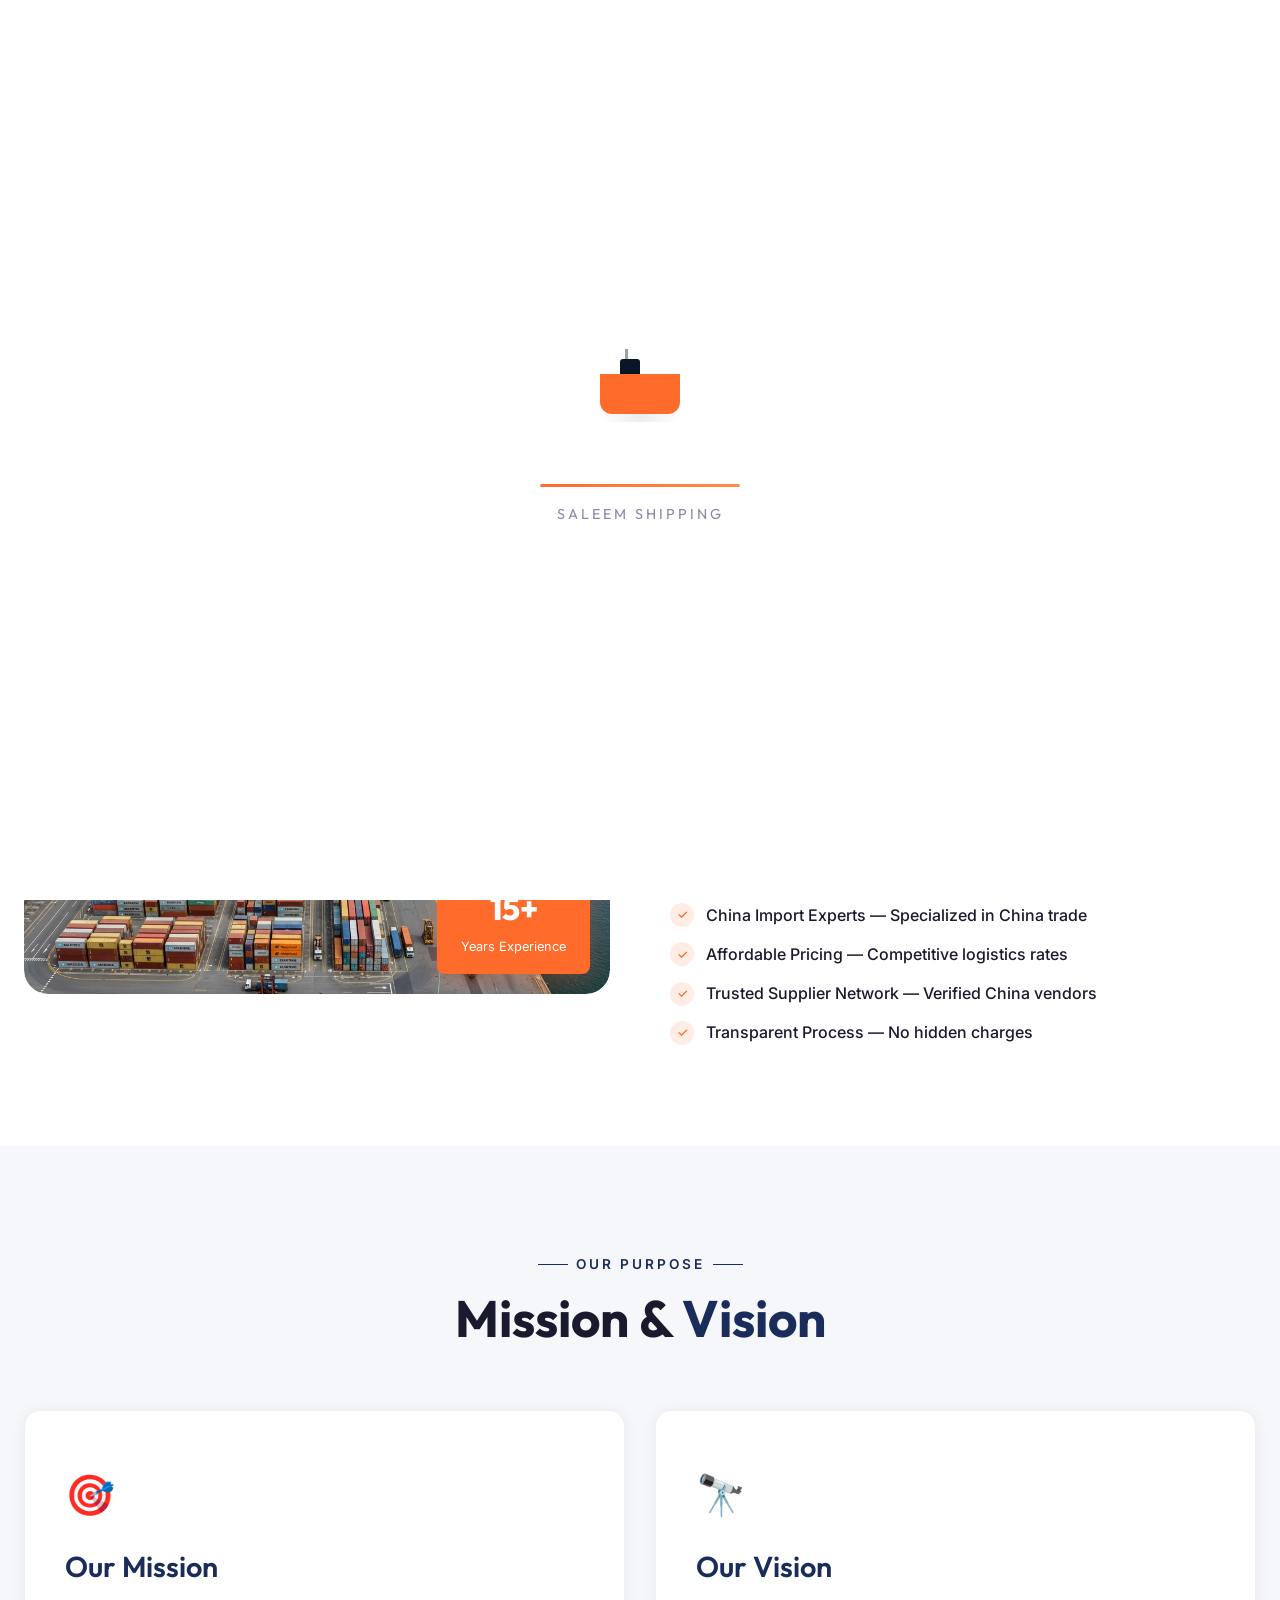
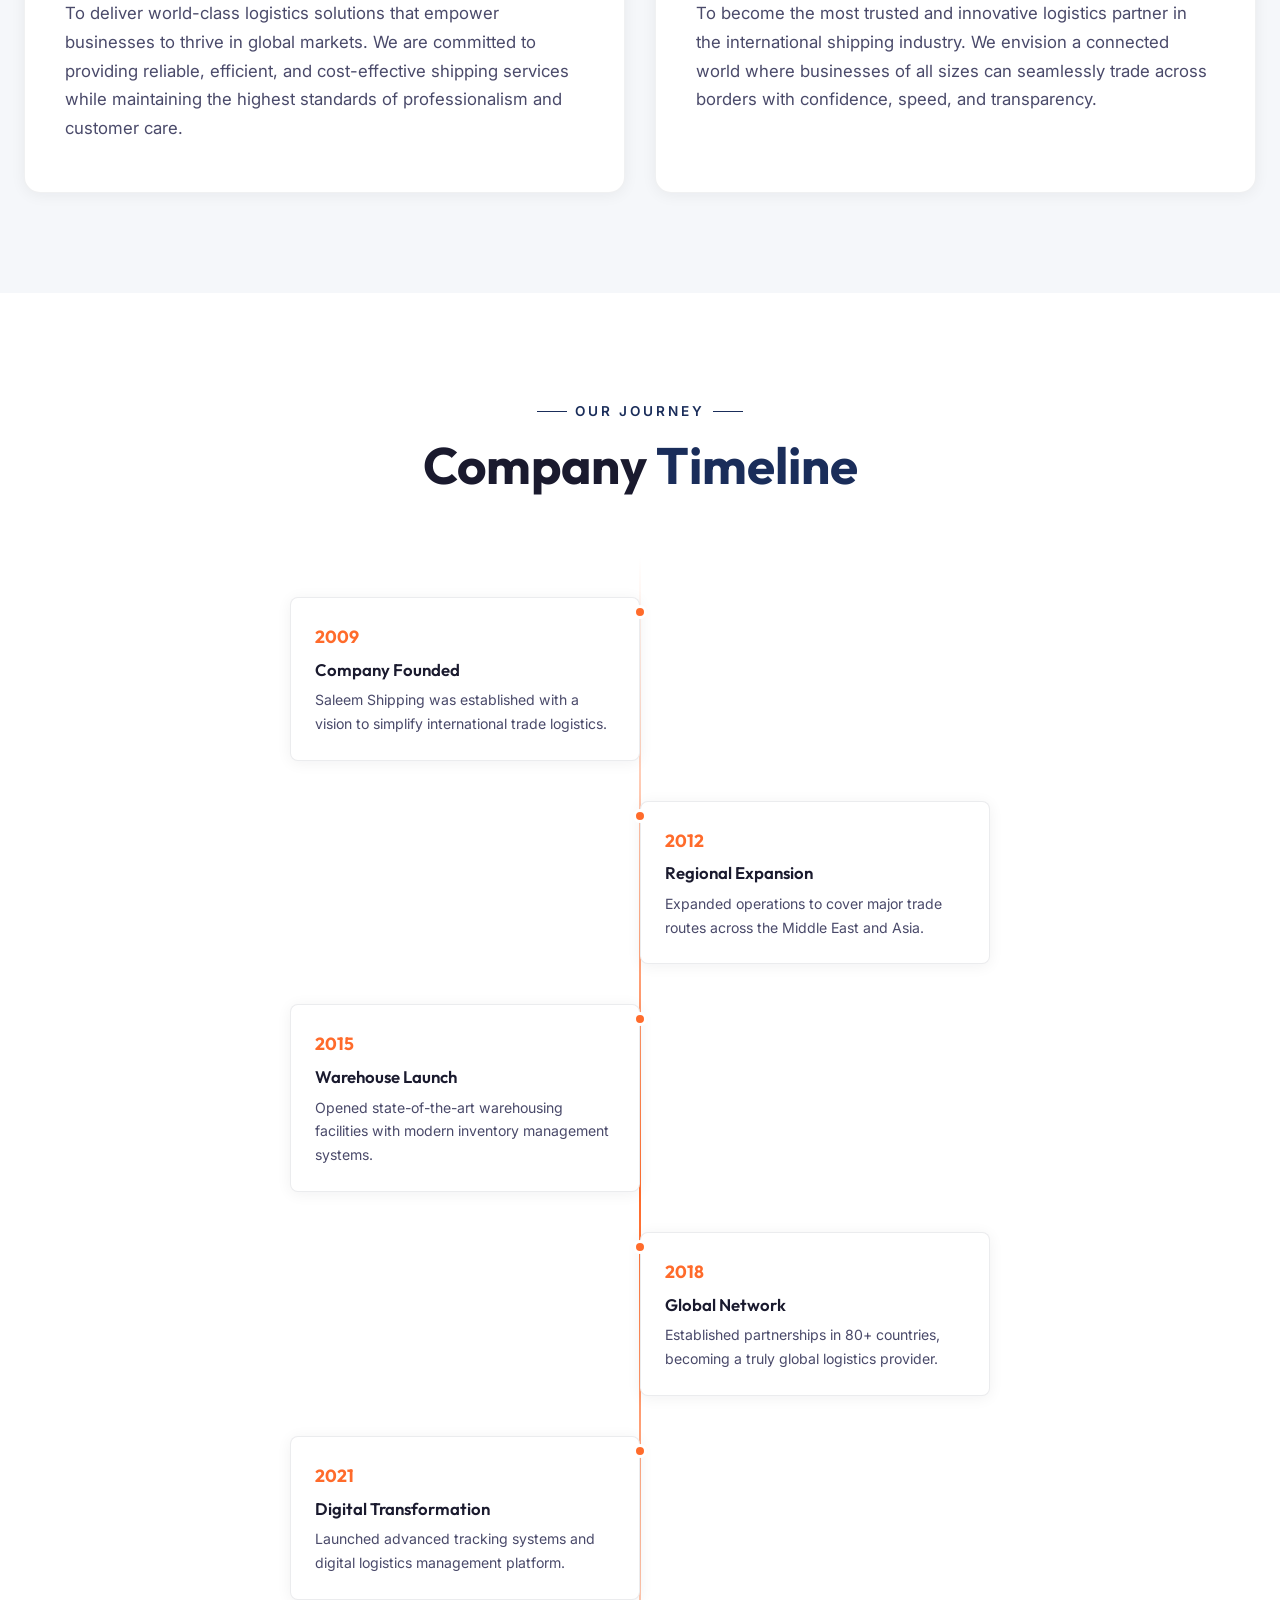
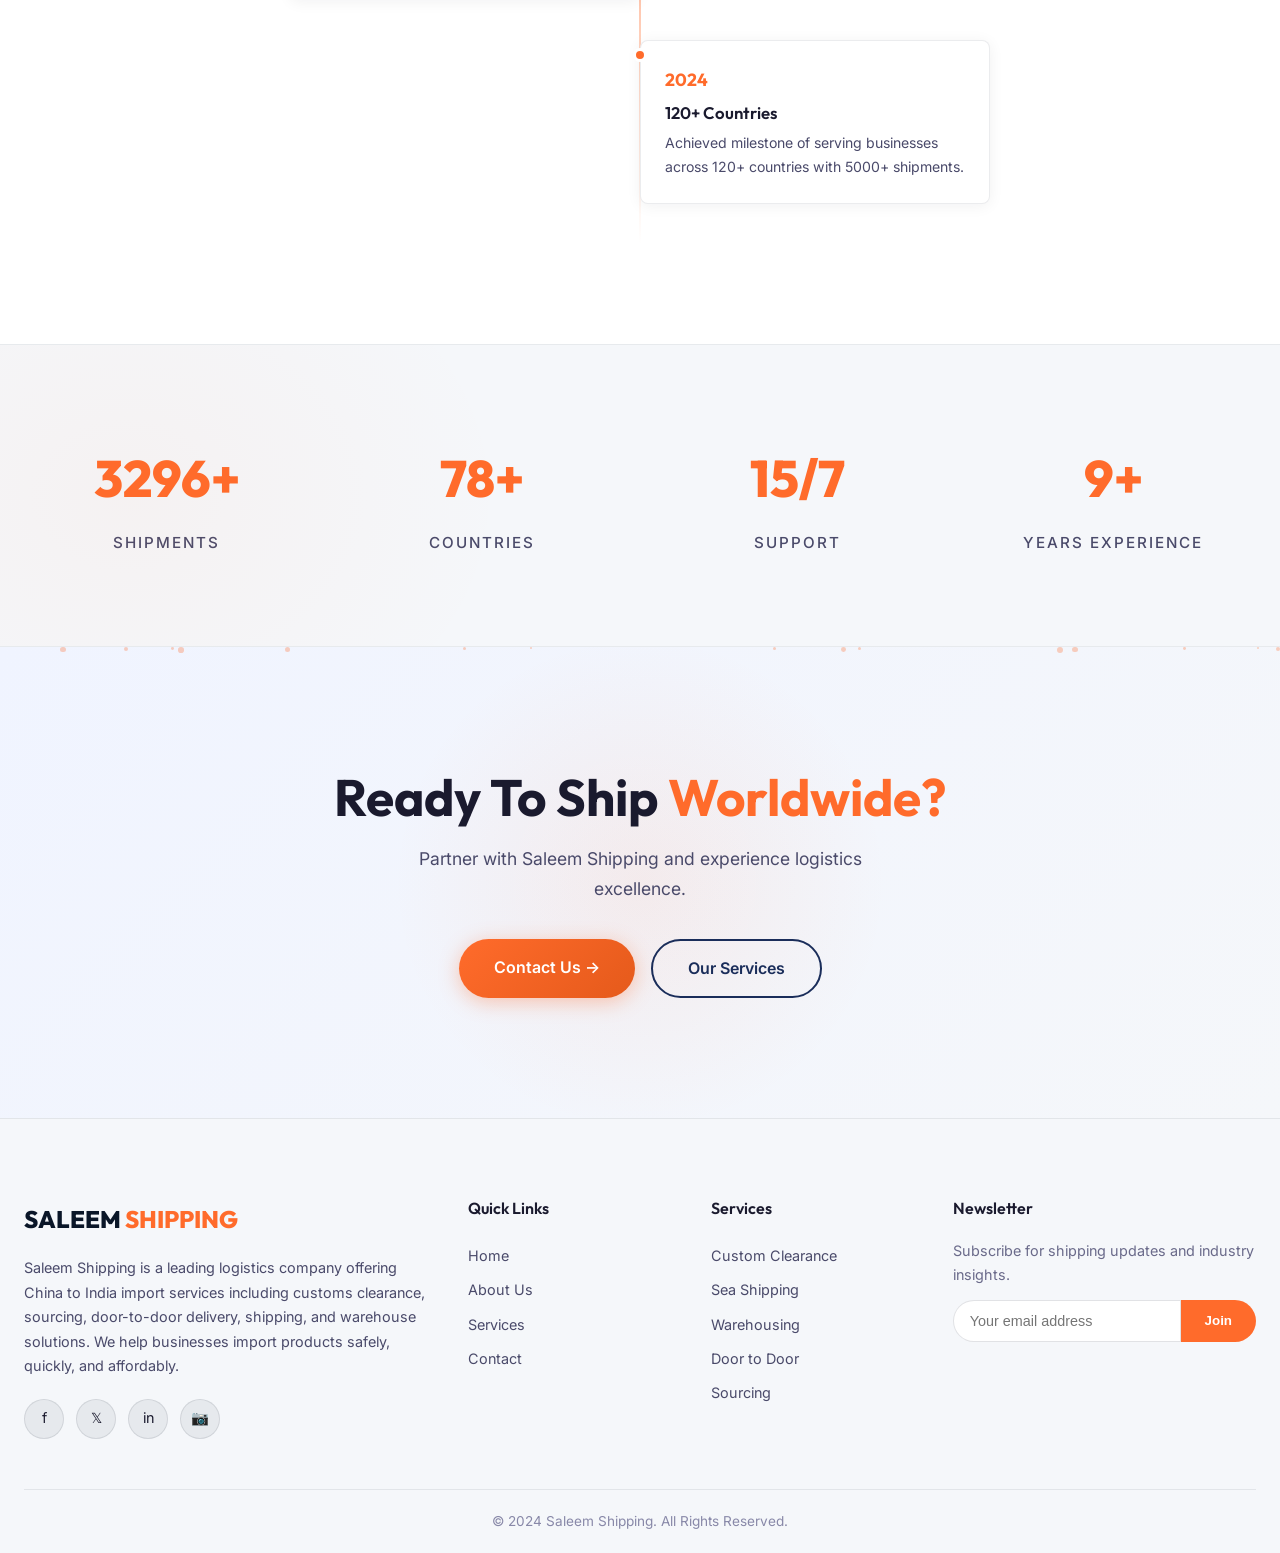
==== about.html @ 2f467992 "Updated storytelling to a single pinned viewport" ====
<!DOCTYPE html>
<html lang="en">
<head>
  <meta charset="UTF-8">
  <meta name="viewport" content="width=device-width, initial-scale=1.0">
  <title>About Us - Saleem Shipping | China to India Import Logistics Company</title>
  <meta name="description" content="Saleem Shipping is a reliable import logistics company specializing in China-to-India shipping solutions. We simplify global trade by managing everything from product sourcing to final delivery.">
  <meta name="keywords" content="China to India import logistics company, reliable China sourcing agent, end to end logistics services from China to India">
  <link rel="stylesheet" href="css/base.css">
  <link rel="stylesheet" href="css/sections.css">
  <link rel="stylesheet" href="css/pages.css">
</head>
<body>

<!-- Loader -->
<div id="loader">
  <div class="loader-container-icon">
    <div class="loader-ship"></div>
    <div class="loader-wave"></div>
  </div>
  <div class="loader-bar"><div class="loader-bar-inner"></div></div>
  <p class="loader-text">Saleem Shipping</p>
</div>

<!-- Navbar -->
<nav class="navbar" id="navbar">
  <div class="container">
    <a href="index.html" class="nav-logo">SALEEM <span>SHIPPING</span></a>
    <div class="nav-links" id="navLinks">
      <a href="index.html">Home</a>
      <a href="about.html" class="active">About Us</a>
      <div class="nav-dropdown">
        <a href="javascript:void(0)">Services <span class="arrow">▼</span></a>
        <div class="dropdown-menu">
          <a href="custom-clearance.html"><span class="dd-icon">📋</span> Custom Clearance</a>
          <a href="sourcing.html"><span class="dd-icon">🔍</span> Sourcing</a>
          <a href="door-to-door.html"><span class="dd-icon">🚚</span> Door to Door</a>
          <a href="sea-shipping.html"><span class="dd-icon">🚢</span> Sea Shipping</a>
          <a href="warehouse.html"><span class="dd-icon">🏭</span> Warehouse Solutions</a>
        </div>
      </div>
      <a href="contact.html">Contact</a>
      <a href="contact.html" class="nav-cta">Get Quote</a>
    </div>
    <div class="hamburger" id="hamburger">
      <span></span><span></span><span></span>
    </div>
  </div>
</nav>

<!-- Page Hero -->
<section class="page-hero">
  <div class="particles"></div>
  <div class="container">
    <div class="breadcrumb"><a href="index.html">Home</a> / <span>About Us</span></div>
    <h1>About <span class="text-orange">Saleem Shipping</span></h1>
    <p>A reliable import logistics company specializing in China-to-India shipping solutions.</p>
  </div>
</section>

<!-- About Intro -->
<section class="about-intro section-padding">
  <div class="container">
    <div class="about-grid">
      <div class="about-image" data-aos="fade-right">
        <img src="assets/about-image.png" alt="Shipping Container Port">
        <div class="exp-badge">
          <div class="num">15+</div>
          <span>Years Experience</span>
        </div>
      </div>
      <div class="about-text" data-aos="fade-left">
        <h2>Your Trusted Partner In <span class="text-navy">China-India Trade</span></h2>
        <p><strong>Saleem Shipping</strong> is a reliable import logistics company specializing in China-to-India shipping solutions. We help businesses simplify global trade by managing everything from product sourcing to final delivery.</p>
        <p>With years of expertise in international logistics, we ensure fast, safe, and cost-effective shipping services tailored to your business needs.</p>
        <div class="about-features">
          <div class="feat"><span class="check">✓</span> End-to-End Service — From sourcing to delivery</div>
          <div class="feat"><span class="check">✓</span> China Import Experts — Specialized in China trade</div>
          <div class="feat"><span class="check">✓</span> Affordable Pricing — Competitive logistics rates</div>
          <div class="feat"><span class="check">✓</span> Trusted Supplier Network — Verified China vendors</div>
          <div class="feat"><span class="check">✓</span> Transparent Process — No hidden charges</div>
        </div>
      </div>
    </div>
  </div>
</section>

<!-- Mission & Vision -->
<section class="mission-vision section-padding">
  <div class="container">
    <div class="section-header" data-aos="fade-up">
      <p class="label">Our Purpose</p>
      <h2>Mission & <span class="text-navy">Vision</span></h2>
    </div>
    <div class="mv-grid">
      <div class="mv-card" data-aos="fade-up" data-aos-delay="0">
        <div class="mv-icon">🎯</div>
        <h3>Our Mission</h3>
        <p>To deliver world-class logistics solutions that empower businesses to thrive in global markets. We are committed to providing reliable, efficient, and cost-effective shipping services while maintaining the highest standards of professionalism and customer care.</p>
      </div>
      <div class="mv-card" data-aos="fade-up" data-aos-delay="150">
        <div class="mv-icon">🔭</div>
        <h3>Our Vision</h3>
        <p>To become the most trusted and innovative logistics partner in the international shipping industry. We envision a connected world where businesses of all sizes can seamlessly trade across borders with confidence, speed, and transparency.</p>
      </div>
    </div>
  </div>
</section>

<!-- Timeline -->
<section class="timeline-section section-padding">
  <div class="container">
    <div class="section-header" data-aos="fade-up">
      <p class="label">Our Journey</p>
      <h2>Company <span class="text-navy">Timeline</span></h2>
    </div>
    <div class="timeline">
      <div class="timeline-item" data-aos="fade-right">
        <div class="timeline-content">
          <div class="year">2009</div>
          <h3>Company Founded</h3>
          <p>Saleem Shipping was established with a vision to simplify international trade logistics.</p>
        </div>
      </div>
      <div class="timeline-item" data-aos="fade-left">
        <div class="timeline-content">
          <div class="year">2012</div>
          <h3>Regional Expansion</h3>
          <p>Expanded operations to cover major trade routes across the Middle East and Asia.</p>
        </div>
      </div>
      <div class="timeline-item" data-aos="fade-right">
        <div class="timeline-content">
          <div class="year">2015</div>
          <h3>Warehouse Launch</h3>
          <p>Opened state-of-the-art warehousing facilities with modern inventory management systems.</p>
        </div>
      </div>
      <div class="timeline-item" data-aos="fade-left">
        <div class="timeline-content">
          <div class="year">2018</div>
          <h3>Global Network</h3>
          <p>Established partnerships in 80+ countries, becoming a truly global logistics provider.</p>
        </div>
      </div>
      <div class="timeline-item" data-aos="fade-right">
        <div class="timeline-content">
          <div class="year">2021</div>
          <h3>Digital Transformation</h3>
          <p>Launched advanced tracking systems and digital logistics management platform.</p>
        </div>
      </div>
      <div class="timeline-item" data-aos="fade-left">
        <div class="timeline-content">
          <div class="year">2024</div>
          <h3>120+ Countries</h3>
          <p>Achieved milestone of serving businesses across 120+ countries with 5000+ shipments.</p>
        </div>
      </div>
    </div>
  </div>
</section>

<!-- Stats -->
<section class="stats-section">
  <div class="container">
    <div class="stats-grid">
      <div class="stat-item" data-aos="zoom-in">
        <div class="stat-number" data-target="5000" data-suffix="+">0</div>
        <div class="stat-label">Shipments</div>
      </div>
      <div class="stat-item" data-aos="zoom-in" data-aos-delay="100">
        <div class="stat-number" data-target="120" data-suffix="+">0</div>
        <div class="stat-label">Countries</div>
      </div>
      <div class="stat-item" data-aos="zoom-in" data-aos-delay="200">
        <div class="stat-number" data-target="24" data-suffix="/7">0</div>
        <div class="stat-label">Support</div>
      </div>
      <div class="stat-item" data-aos="zoom-in" data-aos-delay="300">
        <div class="stat-number" data-target="15" data-suffix="+">0</div>
        <div class="stat-label">Years Experience</div>
      </div>
    </div>
  </div>
</section>

<!-- CTA -->
<section class="cta-section">
  <div class="particles"></div>
  <div class="container">
    <h2 data-aos="fade-up">Ready To Ship <span class="text-orange">Worldwide?</span></h2>
    <p data-aos="fade-up" data-aos-delay="100">Partner with Saleem Shipping and experience logistics excellence.</p>
    <div class="cta-buttons" data-aos="fade-up" data-aos-delay="200">
      <a href="contact.html" class="btn-primary">Contact Us →</a>
      <a href="services.html" class="btn-secondary">Our Services</a>
    </div>
  </div>
</section>

<!-- Footer -->
<footer class="footer">
  <div class="container">
    <div class="footer-grid">
      <div class="footer-brand">
        <div class="logo">SALEEM <span>SHIPPING</span></div>
        <p>Saleem Shipping is a leading logistics company offering China to India import services including customs clearance, sourcing, door-to-door delivery, shipping, and warehouse solutions. We help businesses import products safely, quickly, and affordably.</p>
        <div class="social-links">
          <a href="#" aria-label="Facebook">f</a>
          <a href="#" aria-label="Twitter">𝕏</a>
          <a href="#" aria-label="LinkedIn">in</a>
          <a href="#" aria-label="Instagram">📷</a>
        </div>
      </div>
      <div>
        <h4>Quick Links</h4>
        <div class="footer-links">
          <a href="index.html">Home</a>
          <a href="about.html">About Us</a>
          <a href="services.html">Services</a>
          <a href="contact.html">Contact</a>
        </div>
      </div>
      <div>
        <h4>Services</h4>
        <div class="footer-links">
          <a href="custom-clearance.html">Custom Clearance</a>
          <a href="sea-shipping.html">Sea Shipping</a>
          <a href="warehouse.html">Warehousing</a>
          <a href="door-to-door.html">Door to Door</a>
          <a href="sourcing.html">Sourcing</a>
        </div>
      </div>
      <div>
        <h4>Newsletter</h4>
        <p style="font-size:.9rem;color:#6a6a8a;margin-bottom:12px;">Subscribe for shipping updates and industry insights.</p>
        <div class="newsletter-input">
          <input type="email" placeholder="Your email address">
          <button>Join</button>
        </div>
      </div>
    </div>
    <div class="footer-bottom">
      <p>&copy; 2024 Saleem Shipping. All Rights Reserved.</p>
    </div>
  </div>
</footer>

<a href="https://wa.me/1234567890" class="whatsapp-btn" target="_blank" aria-label="Chat on WhatsApp">💬</a>
<script src="js/main.js"></script>
</body>
</html>
---- css/base.css ----
@import url('https://fonts.googleapis.com/css2?family=Inter:wght@300;400;500;600;700&family=Outfit:wght@400;500;600;700;800;900&display=swap');
@import 'variables.css';

*, *::before, *::after { margin:0; padding:0; box-sizing:border-box; }
html { scroll-behavior:smooth; font-size:16px; overflow-x:hidden; }
body { font-family:var(--font-body); background:var(--bg-primary); color:var(--text-dark); overflow-x:hidden; line-height:1.7; }
a { text-decoration:none; color:inherit; transition:var(--transition-fast); }
ul { list-style:none; }
img { max-width:100%; display:block; }
.container { max-width:var(--container); margin:0 auto; padding:0 24px; width:100%; }
section { position:relative; overflow:hidden; }
h1,h2,h3,h4,h5,h6 { font-family:var(--font-heading); line-height:1.2; color:var(--text-dark); }
h1 { font-size:clamp(2.5rem,5vw,4.5rem); font-weight:800; }
h2 { font-size:clamp(2rem,4vw,3.2rem); font-weight:700; }
h3 { font-size:clamp(1.3rem,2.5vw,1.8rem); font-weight:600; }
p { color:var(--text-body); font-size:1.05rem; }
.section-padding { padding:100px 0; }
.text-center { text-align:center; }
.text-orange { color:var(--orange); }
.text-navy { color:var(--navy-mid); }

/* Loader — Light theme */
#loader { position:fixed; inset:0; background:var(--white); z-index:10000; display:flex; flex-direction:column; align-items:center; justify-content:center; transition:opacity .6s, visibility .6s; }
#loader.hidden { opacity:0; visibility:hidden; }
.loader-container-icon { width:80px; height:60px; position:relative; margin-bottom:30px; }
.loader-ship { width:80px; height:40px; background:var(--orange); border-radius:0 0 12px 12px; position:relative; animation:shipBob 1.5s ease-in-out infinite; }
.loader-ship::before { content:''; position:absolute; top:-15px; left:20px; width:20px; height:15px; background:var(--navy); border-radius:3px 3px 0 0; }
.loader-ship::after { content:''; position:absolute; top:-25px; left:25px; width:3px; height:12px; background:rgba(10,22,40,0.4); }
.loader-wave { height:8px; background:linear-gradient(90deg,transparent,rgba(10,22,40,0.08),transparent); border-radius:4px; animation:waveMove 1.5s ease-in-out infinite; }
.loader-bar { width:200px; height:3px; background:rgba(10,22,40,0.08); border-radius:3px; overflow:hidden; margin-top:20px; }
.loader-bar-inner { height:100%; width:0%; background:linear-gradient(90deg,var(--orange),var(--orange-glow)); border-radius:3px; animation:loadBar 2s ease-in-out forwards; }
.loader-text { margin-top:15px; font-family:var(--font-heading); font-size:.9rem; letter-spacing:3px; text-transform:uppercase; color:var(--text-muted); }
@keyframes shipBob { 0%,100%{transform:translateY(0) rotate(0)} 50%{transform:translateY(-8px) rotate(-3deg)} }
@keyframes waveMove { 0%,100%{transform:translateX(-20px)} 50%{transform:translateX(20px)} }
@keyframes loadBar { 0%{width:0} 100%{width:100%} }

/* Navbar — Light */
.navbar { position:fixed; top:0; left:0; width:100%; z-index:1000; padding:20px 0; transition:var(--transition); background:transparent; }
.navbar.scrolled { background:rgba(255,255,255,0.95); backdrop-filter:blur(20px); border-bottom:1px solid rgba(10,22,40,0.08); padding:12px 0; box-shadow:0 2px 20px rgba(10,22,40,0.06); }
.navbar .container { display:flex; align-items:center; justify-content:space-between; }
.nav-logo { font-family:var(--font-heading); font-size:1.6rem; font-weight:800; display:flex; align-items:center; gap:8px; color:var(--white); }
.navbar.scrolled .nav-logo { color:var(--navy); }
.nav-logo span { color:var(--orange); }
.nav-links { display:flex; align-items:center; gap:35px; }
.nav-links a { font-weight:500; font-size:.95rem; letter-spacing:.3px; position:relative; padding:5px 0; color:rgba(255,255,255,0.85); }
.navbar.scrolled .nav-links a { color:var(--text-body); }
.nav-links a::after { content:''; position:absolute; bottom:0; left:0; width:0; height:2px; background:var(--navy-mid); transition:var(--transition); border-radius:2px; }
.nav-links a:hover::after, .nav-links a.active::after { width:100%; }
.nav-links a:hover { color:var(--navy); }
.navbar.scrolled .nav-links a:hover { color:var(--navy); }
.nav-cta { background:linear-gradient(135deg,var(--orange),var(--orange-dark)); padding:10px 24px; border-radius:50px; font-weight:600; font-size:.9rem; border:none; color:var(--white); cursor:pointer; transition:var(--transition); box-shadow:0 4px 15px rgba(255,107,43,0.3); }
.nav-cta:hover { transform:translateY(-2px); box-shadow:var(--shadow-glow); }

/* Navbar on light pages (non-hero pages) */
.navbar.light-page { background:rgba(255,255,255,0.95); backdrop-filter:blur(20px); border-bottom:1px solid rgba(10,22,40,0.08); padding:12px 0; box-shadow:0 2px 20px rgba(10,22,40,0.06); }
.navbar.light-page .nav-logo { color:var(--navy); }
.navbar.light-page .nav-links a { color:var(--text-body); }
.navbar.light-page .nav-links a:hover { color:var(--navy); }
.navbar.light-page .hamburger span { background:var(--navy); }

/* Dropdown */
.nav-dropdown { position:relative; }
.nav-dropdown > a { display:flex; align-items:center; gap:5px; }
.nav-dropdown > a .arrow { font-size:.6rem; transition:var(--transition); display:inline-block; }
.nav-dropdown:hover > a .arrow, .nav-dropdown.open > a .arrow { transform:rotate(180deg); }
.dropdown-menu { position:absolute; top:calc(100% + 15px); left:50%; transform:translateX(-50%) translateY(8px); min-width:220px; background:var(--white); border:1px solid rgba(10,22,40,0.08); border-radius:var(--radius-sm); padding:8px 0; opacity:0; visibility:hidden; transition:all 0.3s ease; box-shadow:var(--shadow-md); z-index:1000; pointer-events:none; }
.dropdown-menu::before { content:''; position:absolute; top:-8px; left:50%; transform:translateX(-50%); border-left:8px solid transparent; border-right:8px solid transparent; border-bottom:8px solid var(--white); }
.dropdown-menu::after { content:''; position:absolute; top:-18px; left:0; right:0; height:18px; background:transparent; }
.nav-dropdown:hover .dropdown-menu, .nav-dropdown.open .dropdown-menu { opacity:1; visibility:visible; transform:translateX(-50%) translateY(0); pointer-events:all; }
.dropdown-menu a { display:flex; align-items:center; gap:10px; padding:10px 20px; font-size:.9rem; color:var(--text-body) !important; font-weight:500; transition:var(--transition-fast); white-space:nowrap; }
.dropdown-menu a::after { display:none !important; }
.dropdown-menu a:hover { background:var(--bg-secondary); color:var(--navy) !important; padding-left:24px; }
.dropdown-menu a .dd-icon { font-size:1.1rem; width:28px; text-align:center; flex-shrink:0; }
.dropdown-menu .dd-divider { height:1px; background:rgba(10,22,40,0.06); margin:4px 0; }
.dropdown-menu a.dd-all { color:var(--navy-mid) !important; font-weight:600; }

.hamburger { display:none; flex-direction:column; gap:5px; cursor:pointer; z-index:1001; }
.hamburger span { width:28px; height:2.5px; background:var(--white); border-radius:2px; transition:var(--transition); }
.navbar.scrolled .hamburger span { background:var(--navy); }
.hamburger.active span:nth-child(1) { transform:rotate(45deg) translate(5px,5px); }
.hamburger.active span:nth-child(2) { opacity:0; }
.hamburger.active span:nth-child(3) { transform:rotate(-45deg) translate(5px,-5px); }

/* Hero — Light Theme with Video */
.hero { position:relative; height:100vh; min-height:700px; display:flex; align-items:center; overflow:hidden; background:var(--bg-primary); }
.hero-bg { position:absolute; inset:0; z-index:0; }
.hero-bg video, .hero-bg img { width:100%; height:100%; object-fit:cover; opacity: 1; }
.hero-overlay { position:absolute; inset:0; background:rgba(0,0,0,0.25); z-index:1; }
.hero-overlay::after { content:''; position:absolute; inset:0; background:linear-gradient(180deg, rgba(0,0,0,0.15) 0%, transparent 40%, transparent 60%, rgba(0,0,0,0.2) 100%); }
.hero-content { position:relative; z-index:2; max-width:750px; }
.hero-badge { display:inline-flex; align-items:center; gap:8px; background:rgba(255,255,255,0.15); backdrop-filter:blur(10px); border:1px solid rgba(255,255,255,0.25); padding:8px 20px; border-radius:50px; font-size:.85rem; font-weight:600; margin-bottom:25px; color:var(--white); box-shadow:0 4px 15px rgba(0,0,0,0.15); }
.hero-badge .dot { width:8px; height:8px; background:var(--orange); border-radius:50%; animation:pulse 2s infinite; }
@keyframes pulse { 0%,100%{opacity:1;transform:scale(1)} 50%{opacity:.5;transform:scale(1.3)} }
.hero h1 { margin-bottom:20px; color:var(--white); text-shadow: 0 2px 8px rgba(0,0,0,0.4); }
.hero h1 .highlight { background:linear-gradient(135deg,var(--orange),var(--orange-glow)); -webkit-background-clip:text; -webkit-text-fill-color:transparent; background-clip:text; text-shadow: none; position:relative; z-index:1; filter:drop-shadow(0 2px 4px rgba(0,0,0,0.3)); }
.hero h1 .highlight::after { content:''; position:absolute; inset:-10px; background:none; z-index:-1; pointer-events:none; }
.hero-sub { font-size:1.2rem; color:rgba(255,255,255,0.9); margin-bottom:40px; max-width:550px; line-height:1.8; text-shadow: 0 1px 4px rgba(0,0,0,0.4); font-weight:500; }
.hero-buttons { display:flex; gap:16px; flex-wrap:wrap; }
.hero .btn-secondary { border-color:rgba(255,255,255,0.5); color:var(--white); backdrop-filter:blur(5px); background:rgba(255,255,255,0.1); }
.hero .btn-secondary:hover { border-color:var(--orange); color:var(--orange); }
.btn-primary { background:linear-gradient(135deg,var(--orange),var(--orange-dark)); color:var(--white); padding:15px 35px; border-radius:50px; font-weight:600; font-size:1rem; border:none; cursor:pointer; transition:var(--transition); box-shadow:0 4px 20px rgba(255,107,43,0.35); position:relative; overflow:hidden; }
.btn-primary::before { content:''; position:absolute; inset:0; background:linear-gradient(135deg,rgba(255,255,255,0.2),transparent); opacity:0; transition:var(--transition); }
.btn-primary:hover { transform:translateY(-3px); box-shadow:0 8px 35px rgba(255,107,43,0.5); }
.btn-primary:hover::before { opacity:1; }
.btn-secondary { background:transparent; border:2px solid rgba(255,255,255,0.25); color:var(--white); padding:14px 35px; border-radius:50px; font-weight:600; font-size:1rem; cursor:pointer; transition:var(--transition); backdrop-filter:blur(5px); }
.btn-secondary:hover { border-color:var(--orange); color:var(--orange); transform:translateY(-3px); }
/* Light variant for btn-secondary on light backgrounds */
.btn-secondary-light { background:transparent; border:2px solid var(--navy-mid); color:var(--navy-mid); padding:14px 35px; border-radius:50px; font-weight:600; font-size:1rem; cursor:pointer; transition:var(--transition); }
.btn-secondary-light:hover { border-color:var(--orange); color:var(--orange); transform:translateY(-3px); }
.scroll-indicator { position:absolute; bottom:40px; left:50%; transform:translateX(-50%); display:flex; flex-direction:column; align-items:center; gap:8px; z-index:2; }
.scroll-indicator .mouse { width:26px; height:40px; border:2px solid rgba(255,255,255,0.4); border-radius:13px; display:flex; justify-content:center; padding-top:8px; }
.scroll-indicator .wheel { width:3px; height:8px; background:var(--orange); border-radius:3px; animation:scrollWheel 2s infinite; }
@keyframes scrollWheel { 0%{opacity:1;transform:translateY(0)} 100%{opacity:0;transform:translateY(12px)} }
.scroll-indicator span { font-size:.75rem; letter-spacing:2px; text-transform:uppercase; color:rgba(255,255,255,0.7); }

/* Floating particles */
.particles { position:absolute; inset:0; pointer-events:none; overflow:hidden; z-index:1; }
.particle { position:absolute; width:4px; height:4px; background:rgba(255,107,43,0.3); border-radius:50%; animation:floatParticle 15s infinite linear; }
@keyframes floatParticle { 0%{transform:translateY(100vh) rotate(0);opacity:0} 10%{opacity:1} 90%{opacity:1} 100%{transform:translateY(-10vh) rotate(720deg);opacity:0} }

/* Hero video fallback gradient */
@keyframes heroGradient { 0%{background-position:0% 50%} 50%{background-position:100% 50%} 100%{background-position:0% 50%} }
---- css/sections.css ----
/* ===== SERVICES OVERVIEW ===== */
.services-overview { background:var(--bg-primary); }
.section-header { text-align:center; margin-bottom:60px; }
.section-header .label { display:inline-flex; align-items:center; gap:8px; color:var(--navy-mid); font-size:.85rem; font-weight:600; letter-spacing:3px; text-transform:uppercase; margin-bottom:12px; }
.section-header .label::before, .section-header .label::after { content:''; width:30px; height:1px; background:var(--navy-mid); }
.section-header h2 { margin-bottom:16px; color:var(--text-dark); }
.section-header p { max-width:600px; margin:0 auto; color:var(--text-body); }

.services-grid { display:grid; grid-template-columns:repeat(auto-fit,minmax(240px,1fr)); gap:24px; }
.service-card { background:var(--white); border:1px solid rgba(10,22,40,0.08); border-radius:var(--radius-md); padding:40px 28px; text-align:center; transition:var(--transition); position:relative; overflow:hidden; cursor:pointer; box-shadow:var(--shadow-sm); }
.service-card::before { content:''; position:absolute; inset:-1px; border-radius:var(--radius-md); background:linear-gradient(135deg,transparent,rgba(26,45,90,0.4),transparent); opacity:0; transition:var(--transition); z-index:0; padding:1px; -webkit-mask:linear-gradient(#fff 0 0) content-box,linear-gradient(#fff 0 0); -webkit-mask-composite:xor; mask-composite:exclude; }
.service-card:hover::before { opacity:1; }
.service-card:hover { transform:translateY(-10px); box-shadow:var(--shadow-md),0 0 40px rgba(26,45,90,0.08); }
.service-card .icon { width:70px; height:70px; border-radius:var(--radius-sm); background:linear-gradient(135deg,rgba(26,45,90,0.1),rgba(26,45,90,0.04)); display:flex; align-items:center; justify-content:center; margin:0 auto 20px; font-size:2rem; position:relative; z-index:1; }
.service-card h3 { margin-bottom:12px; font-size:1.15rem; position:relative; z-index:1; color:var(--text-dark); }
.service-card p { font-size:.92rem; position:relative; z-index:1; color:var(--text-body); }
.service-card.has-navigate { display:flex; flex-direction:column; align-items:center; }
.service-card.has-navigate p { margin-bottom:20px; }
.service-navigate-btn { position:relative; z-index:2; display:inline-flex; align-items:center; gap:8px; margin-top:auto; padding:10px 28px; background:linear-gradient(135deg,var(--orange),var(--orange-dark)); color:var(--white); border:none; border-radius:50px; font-family:var(--font-body); font-size:.88rem; font-weight:600; cursor:pointer; transition:all 0.3s ease; box-shadow:0 4px 15px rgba(255,107,43,0.25); letter-spacing:.3px; }
.service-navigate-btn:hover { transform:translateY(-2px); box-shadow:0 6px 25px rgba(255,107,43,0.4); background:linear-gradient(135deg,var(--orange-dark),var(--orange)); }
.service-navigate-btn:active { transform:translateY(0); box-shadow:0 2px 10px rgba(255,107,43,0.3); }

/* ===== WHY CHOOSE US ===== */
.why-choose { background:var(--bg-secondary); }
.why-grid { display:grid; grid-template-columns:repeat(auto-fit,minmax(260px,1fr)); gap:30px; }
.why-card { text-align:center; padding:40px 24px; border-radius:var(--radius-md); background:var(--white); border:1px solid rgba(10,22,40,0.06); transition:var(--transition); box-shadow:var(--shadow-sm); }
.why-card:hover { transform:translateY(-8px); border-color:rgba(26,45,90,0.2); box-shadow:var(--shadow-md); }
.why-card .icon-circle { width:80px; height:80px; border-radius:50%; background:linear-gradient(135deg,var(--orange),var(--orange-dark)); display:flex; align-items:center; justify-content:center; margin:0 auto 24px; font-size:1.8rem; color:var(--white); box-shadow:0 8px 25px rgba(255,107,43,0.25); }
.why-card h3 { margin-bottom:10px; color:var(--text-dark); }
.why-card p { color:var(--text-body); }

/* ===== STATS — Light ===== */
.stats-section { background:var(--bg-secondary); border-top:1px solid rgba(10,22,40,0.06); border-bottom:1px solid rgba(10,22,40,0.06); padding:70px 0; position:relative; overflow:hidden; }
.stats-section::before { content:''; position:absolute; top:-50%; left:-20%; width:60%; height:200%; background:radial-gradient(ellipse,rgba(255,107,43,0.04),transparent 70%); pointer-events:none; }
.stats-grid { display:grid; grid-template-columns:repeat(auto-fit,minmax(200px,1fr)); gap:30px; text-align:center; }
.stat-item { padding:20px; }
.stat-number { font-family:var(--font-heading); font-size:clamp(2.5rem,4vw,3.5rem); font-weight:800; color:var(--orange); margin-bottom:8px; }
.stat-label { font-size:.95rem; color:var(--text-body); text-transform:uppercase; letter-spacing:2px; font-weight:500; }

/* ===== SHIPPING BANNER — Light ===== */
.shipping-banner { padding:120px 0; background:linear-gradient(135deg,var(--accent-orange-bg),var(--bg-secondary)); position:relative; overflow:hidden; text-align:center; }
.shipping-banner .bg-map { position:absolute; inset:0; opacity:.06; background:url('data:image/svg+xml,<svg xmlns="http://www.w3.org/2000/svg" viewBox="0 0 1000 500"><ellipse cx="500" cy="250" rx="480" ry="230" fill="none" stroke="%230a1628" stroke-width="1"/><ellipse cx="500" cy="250" rx="350" ry="170" fill="none" stroke="%230a1628" stroke-width=".5"/><ellipse cx="500" cy="250" rx="200" ry="100" fill="none" stroke="%230a1628" stroke-width=".5"/></svg>') center/contain no-repeat; }
.shipping-banner h2 { position:relative; z-index:2; margin-bottom:16px; color:var(--text-dark); }
.shipping-banner p { position:relative; z-index:2; max-width:600px; margin:0 auto 30px; font-size:1.1rem; color:var(--text-body); }
.ship-animation { position:absolute; bottom:20%; left:-150px; animation:sailShip 25s linear infinite; z-index:1; font-size:3rem; opacity:0.08; }
@keyframes sailShip { 0%{left:-150px} 100%{left:calc(100% + 150px)} }
.wave-container { position:absolute; bottom:0; left:0; width:200%; height:60px; }
.wave { position:absolute; bottom:0; width:200%; height:60px; background:url('data:image/svg+xml,<svg xmlns="http://www.w3.org/2000/svg" viewBox="0 0 1440 60"><path fill="rgba(26,45,90,0.05)" d="M0,30 C360,60 720,0 1080,30 C1260,45 1350,20 1440,30 L1440,60 L0,60Z"/></svg>') repeat-x; animation:waveAnim 8s linear infinite; }
.wave:nth-child(2) { opacity:.5; animation-delay:-4s; animation-duration:12s; }
@keyframes waveAnim { 0%{transform:translateX(0)} 100%{transform:translateX(-50%)} }

/* ===== TESTIMONIALS ===== */
.testimonials { background:var(--bg-primary); }
.testimonial-slider { position:relative; max-width:700px; margin:0 auto; overflow:hidden; }
.testimonial-track { display:flex; transition:transform .6s ease; }
.testimonial-card { min-width:100%; padding:40px; background:var(--white); border:1px solid rgba(10,22,40,0.08); border-radius:var(--radius-md); text-align:center; box-shadow:var(--shadow-sm); }
.testimonial-card .stars { color:var(--orange); font-size:1.2rem; margin-bottom:16px; letter-spacing:4px; }
.testimonial-card .quote { font-size:1.1rem; font-style:italic; color:var(--text-body); margin-bottom:20px; line-height:1.8; }
.testimonial-card .author { font-weight:600; color:var(--text-dark); }
.testimonial-card .role { font-size:.85rem; color:var(--navy-mid); }
.testimonial-dots { display:flex; justify-content:center; gap:10px; margin-top:24px; }
.testimonial-dots .dot { width:10px; height:10px; border-radius:50%; background:rgba(10,22,40,0.15); cursor:pointer; transition:var(--transition); }
.testimonial-dots .dot.active { background:var(--orange); width:30px; border-radius:5px; }

/* ===== CTA — Light ===== */
.cta-section { padding:120px 0; background:linear-gradient(135deg,var(--accent-light),var(--bg-secondary)); text-align:center; position:relative; overflow:hidden; }
.cta-section::before { content:''; position:absolute; width:500px; height:500px; background:radial-gradient(circle,rgba(255,107,43,0.08),transparent 70%); top:50%; left:50%; transform:translate(-50%,-50%); border-radius:50%; }
.cta-section h2 { position:relative; z-index:2; margin-bottom:16px; color:var(--text-dark); }
.cta-section p { position:relative; z-index:2; max-width:500px; margin:0 auto 35px; font-size:1.1rem; color:var(--text-body); }
.cta-buttons { display:flex; gap:16px; justify-content:center; flex-wrap:wrap; position:relative; z-index:2; }
/* CTA secondary button on light bg */
.cta-section .btn-secondary { border-color:var(--navy-mid); color:var(--navy-mid); backdrop-filter:none; }
.cta-section .btn-secondary:hover { border-color:var(--orange); color:var(--orange); }

/* ===== FOOTER — Light ===== */
.footer { background:var(--bg-secondary); padding:80px 0 0; position:relative; overflow:hidden; border-top:1px solid rgba(10,22,40,0.08); }
.footer-grid { display:grid; grid-template-columns:2fr 1fr 1fr 1.5fr; gap:40px; margin-bottom:50px; }
.footer-brand .logo { font-family:var(--font-heading); font-size:1.5rem; font-weight:800; margin-bottom:16px; color:var(--navy); }
.footer-brand .logo span { color:var(--orange); }
.footer-brand p { font-size:.9rem; color:var(--text-body); margin-bottom:20px; }
.social-links { display:flex; gap:12px; }
.social-links a { width:40px; height:40px; border-radius:50%; background:rgba(10,22,40,0.06); border:1px solid rgba(10,22,40,0.1); display:flex; align-items:center; justify-content:center; transition:var(--transition); font-size:.9rem; color:var(--text-dark); }
.social-links a:hover { background:var(--orange); border-color:var(--orange); color:var(--white); transform:translateY(-3px); }
.footer h4 { font-size:1rem; margin-bottom:20px; font-weight:600; color:var(--text-dark); }
.footer-links a { display:block; color:var(--text-body); font-size:.9rem; padding:5px 0; transition:var(--transition-fast); }
.footer-links a:hover { color:var(--orange); padding-left:5px; }
.newsletter-input { display:flex; gap:0; margin-top:10px; }
.newsletter-input input { flex:1; padding:12px 16px; background:var(--white); border:1px solid rgba(10,22,40,0.12); border-radius:50px 0 0 50px; color:var(--text-dark); font-size:.9rem; outline:none; }
.newsletter-input input:focus { border-color:var(--orange); }
.newsletter-input button { padding:12px 24px; background:var(--orange); border:none; color:var(--white); border-radius:0 50px 50px 0; cursor:pointer; font-weight:600; transition:var(--transition); }
.newsletter-input button:hover { background:var(--orange-dark); }
.footer-bottom { border-top:1px solid rgba(10,22,40,0.08); padding:20px 0; text-align:center; }
.footer-bottom p { font-size:.85rem; color:var(--text-muted); }
.footer-waves { position:absolute; top:0; left:0; width:200%; height:40px; opacity:.3; }

/* WhatsApp */
.whatsapp-btn { position:fixed; bottom:30px; right:30px; width:56px; height:56px; background:#25d366; border-radius:50%; display:flex; align-items:center; justify-content:center; font-size:1.6rem; color:#fff; z-index:999; box-shadow:0 4px 20px rgba(37,211,102,0.4); transition:var(--transition); animation:whatsappPulse 2s infinite; }
.whatsapp-btn:hover { transform:scale(1.1); }
@keyframes whatsappPulse { 0%,100%{box-shadow:0 4px 20px rgba(37,211,102,0.4)} 50%{box-shadow:0 4px 30px rgba(37,211,102,0.6)} }
---- css/pages.css ----
/* ===== PAGE HERO — Light ===== */
.page-hero { padding:160px 0 80px; background:linear-gradient(135deg,var(--bg-secondary),var(--accent-light)); text-align:center; position:relative; overflow:hidden; border-bottom:1px solid rgba(10,22,40,0.06); }
.page-hero::before { content:''; position:absolute; inset:0; background:radial-gradient(ellipse at center,rgba(255,107,43,0.04),transparent 70%); }
.page-hero h1 { position:relative; z-index:2; margin-bottom:16px; color:var(--text-dark); }
.page-hero p { position:relative; z-index:2; max-width:600px; margin:0 auto; font-size:1.15rem; color:var(--text-body); }
.breadcrumb { display:flex; justify-content:center; gap:8px; margin-bottom:20px; font-size:.9rem; color:var(--text-muted); position:relative; z-index:2; }
.breadcrumb a { color:var(--orange); }

/* ===== ABOUT PAGE ===== */
.about-intro { background:var(--bg-primary); }
.about-grid { display:grid; grid-template-columns:1fr 1fr; gap:60px; align-items:center; }
.about-image { border-radius:var(--radius-lg); overflow:hidden; position:relative; }
.about-image img { width:100%; height:400px; object-fit:cover; border-radius:var(--radius-lg); }
.about-image .exp-badge { position:absolute; bottom:20px; right:20px; background:var(--orange); padding:16px 24px; border-radius:var(--radius-sm); text-align:center; color:var(--white); box-shadow:0 8px 25px rgba(255,107,43,0.3); }
.about-image .exp-badge .num { font-family:var(--font-heading); font-size:2rem; font-weight:800; }
.about-image .exp-badge span { font-size:.8rem; display:block; }
.about-text h2 { margin-bottom:20px; color:var(--text-dark); }
.about-text p { margin-bottom:16px; color:var(--text-body); }
.about-features { display:flex; flex-direction:column; gap:12px; margin-top:20px; }
.about-features .feat { display:flex; align-items:center; gap:12px; font-weight:500; color:var(--text-dark); }
.about-features .feat .check { width:24px; height:24px; background:rgba(255,107,43,0.12); border-radius:50%; display:flex; align-items:center; justify-content:center; color:var(--orange); font-size:.8rem; flex-shrink:0; }

/* Mission Vision */
.mission-vision { background:var(--bg-secondary); }
.mv-grid { display:grid; grid-template-columns:1fr 1fr; gap:30px; }
.mv-card { padding:50px 40px; background:var(--white); border:1px solid rgba(10,22,40,0.06); border-radius:var(--radius-md); transition:var(--transition); box-shadow:var(--shadow-sm); }
.mv-card:hover { border-color:rgba(255,107,43,0.25); transform:translateY(-5px); box-shadow:var(--shadow-md); }
.mv-card .mv-icon { font-size:2.5rem; margin-bottom:20px; }
.mv-card h3 { margin-bottom:16px; color:var(--navy-mid); }
.mv-card p { color:var(--text-body); }

/* Timeline */
.timeline-section { background:var(--bg-primary); }
.timeline { position:relative; max-width:800px; margin:0 auto; padding:20px 0; }
.timeline::before { content:''; position:absolute; left:50%; top:0; bottom:0; width:2px; background:linear-gradient(180deg,transparent,var(--orange),transparent); transform:translateX(-50%); }
.timeline-item { display:flex; justify-content:flex-end; padding:20px 0; width:50%; position:relative; }
.timeline-item:nth-child(even) { margin-left:50%; justify-content:flex-start; }
.timeline-content { background:var(--white); border:1px solid rgba(10,22,40,0.08); border-radius:var(--radius-sm); padding:24px; max-width:350px; transition:var(--transition); box-shadow:var(--shadow-sm); }
.timeline-content:hover { border-color:rgba(255,107,43,0.25); box-shadow:var(--shadow-md); }
.timeline-content .year { color:var(--orange); font-weight:700; font-family:var(--font-heading); font-size:1.1rem; }
.timeline-content h3 { margin:8px 0; font-size:1.05rem; color:var(--text-dark); }
.timeline-content p { font-size:.88rem; color:var(--text-body); }
.timeline-item::after { content:''; width:14px; height:14px; background:var(--orange); border:3px solid var(--bg-primary); border-radius:50%; position:absolute; top:28px; right:-7px; z-index:2; }
.timeline-item:nth-child(even)::after { left:-7px; right:auto; }

/* ===== SERVICES PAGE ===== */
.service-detail { background:var(--bg-primary); border-bottom:1px solid rgba(10,22,40,0.06); }
.service-detail:nth-child(even) { background:var(--bg-secondary); }
.service-detail-grid { display:grid; grid-template-columns:1fr 1fr; gap:60px; align-items:center; }
.service-detail:nth-child(even) .service-detail-grid { direction:rtl; }
.service-detail:nth-child(even) .service-detail-grid > * { direction:ltr; }
.service-detail-content h3 { font-size:1.8rem; margin-bottom:16px; color:var(--text-dark); }
.service-detail-content p { margin-bottom:16px; color:var(--text-body); }
.service-detail-content ul { margin-top:16px; }
.service-detail-content ul li { padding:8px 0; padding-left:20px; position:relative; color:var(--text-body); font-size:.95rem; }
.service-detail-content ul li::before { content:'▸'; position:absolute; left:0; color:var(--orange); }
.service-visual { border-radius:var(--radius-md); overflow:hidden; height:350px; background:var(--bg-secondary); border:1px solid rgba(10,22,40,0.06); display:flex; align-items:center; justify-content:center; font-size:5rem; }

/* ===== CONTACT PAGE ===== */
.contact-section { background:var(--bg-primary); }
.contact-grid { display:grid; grid-template-columns:1fr 1fr; gap:50px; }
.contact-form { background:var(--white); border:1px solid rgba(10,22,40,0.08); border-radius:var(--radius-md); padding:40px; box-shadow:var(--shadow-sm); }
.form-group { margin-bottom:20px; }
.form-group label { display:block; margin-bottom:8px; font-weight:500; font-size:.9rem; color:var(--text-dark); }
.form-group input, .form-group textarea, .form-group select { width:100%; padding:14px 18px; background:var(--bg-secondary); border:1px solid rgba(10,22,40,0.1); border-radius:var(--radius-sm); color:var(--text-dark); font-size:.95rem; font-family:var(--font-body); transition:var(--transition); outline:none; }
.form-group input:focus, .form-group textarea:focus, .form-group select:focus { border-color:var(--orange); box-shadow:0 0 20px rgba(255,107,43,0.08); }
.form-group textarea { min-height:120px; resize:vertical; }
.form-group select option { background:var(--white); color:var(--text-dark); }
.contact-info-cards { display:flex; flex-direction:column; gap:20px; }
.contact-card { display:flex; gap:16px; align-items:flex-start; padding:24px; background:var(--white); border:1px solid rgba(10,22,40,0.06); border-radius:var(--radius-sm); transition:var(--transition); box-shadow:var(--shadow-sm); }
.contact-card:hover { border-color:rgba(255,107,43,0.25); transform:translateX(5px); box-shadow:var(--shadow-md); }
.contact-card .card-icon { width:50px; height:50px; border-radius:var(--radius-sm); background:linear-gradient(135deg,var(--orange),var(--orange-dark)); display:flex; align-items:center; justify-content:center; font-size:1.3rem; flex-shrink:0; color:var(--white); box-shadow:0 4px 15px rgba(255,107,43,0.25); }
.contact-card h4 { font-size:1rem; margin-bottom:4px; color:var(--text-dark); }
.contact-card p { font-size:.9rem; color:var(--text-body); }
.map-container { margin-top:20px; border-radius:var(--radius-md); overflow:hidden; height:250px; border:1px solid rgba(10,22,40,0.08); }
.map-container iframe { width:100%; height:100%; border:none; filter:none; }

/* ===== RESPONSIVE ===== */
@media(max-width:1024px) {
  .footer-grid { grid-template-columns:1fr 1fr; }
  .about-grid, .contact-grid, .service-detail-grid, .mv-grid { grid-template-columns:1fr; gap:40px; }
  .service-detail:nth-child(even) .service-detail-grid { direction:ltr; }
}
@media(max-width:768px) {
  .nav-links { position:fixed; top:0; right:-100%; width:280px; height:100vh; background:rgba(255,255,255,0.98); backdrop-filter:blur(20px); flex-direction:column; justify-content:center; padding:40px; gap:25px; transition:var(--transition); }
  .nav-links.active { right:0; }
  .nav-links a { color:var(--text-dark) !important; }
  .hamburger { display:flex; }
  /* Mobile dropdown */
  .nav-dropdown { width:100%; }
  .nav-dropdown > a { justify-content:center; }
  .dropdown-menu { position:static; transform:none; opacity:1; visibility:visible; pointer-events:all; box-shadow:none; border:none; background:rgba(10,22,40,0.04); border-radius:var(--radius-sm); margin-top:8px; padding:4px 0; max-height:0; overflow:hidden; transition:max-height 0.3s ease; }
  .nav-dropdown:hover .dropdown-menu, .nav-dropdown.open .dropdown-menu { max-height:400px; }
  .dropdown-menu::before { display:none; }
  .dropdown-menu::after { display:none; }
  .dropdown-menu a { padding:8px 16px; font-size:.85rem; justify-content:center; }
  .hero h1 { font-size:2.2rem; }
  .hero-sub { font-size:1rem; }
  .footer-grid { grid-template-columns:1fr; gap:30px; }
  .stats-grid { grid-template-columns:1fr 1fr; }
  .timeline::before { left:20px; }
  .timeline-item, .timeline-item:nth-child(even) { width:100%; margin-left:0; padding-left:50px; justify-content:flex-start; }
  .timeline-item::after, .timeline-item:nth-child(even)::after { left:14px; right:auto; }
  .services-grid { grid-template-columns:1fr 1fr; }
}
@media(max-width:480px) {
  .services-grid, .stats-grid { grid-template-columns:1fr; }
  .hero-buttons { flex-direction:column; }
  .hero-buttons a, .hero-buttons button { width:100%; text-align:center; }
  .contact-form { padding:24px; }
  h1 { font-size:2rem; }
}
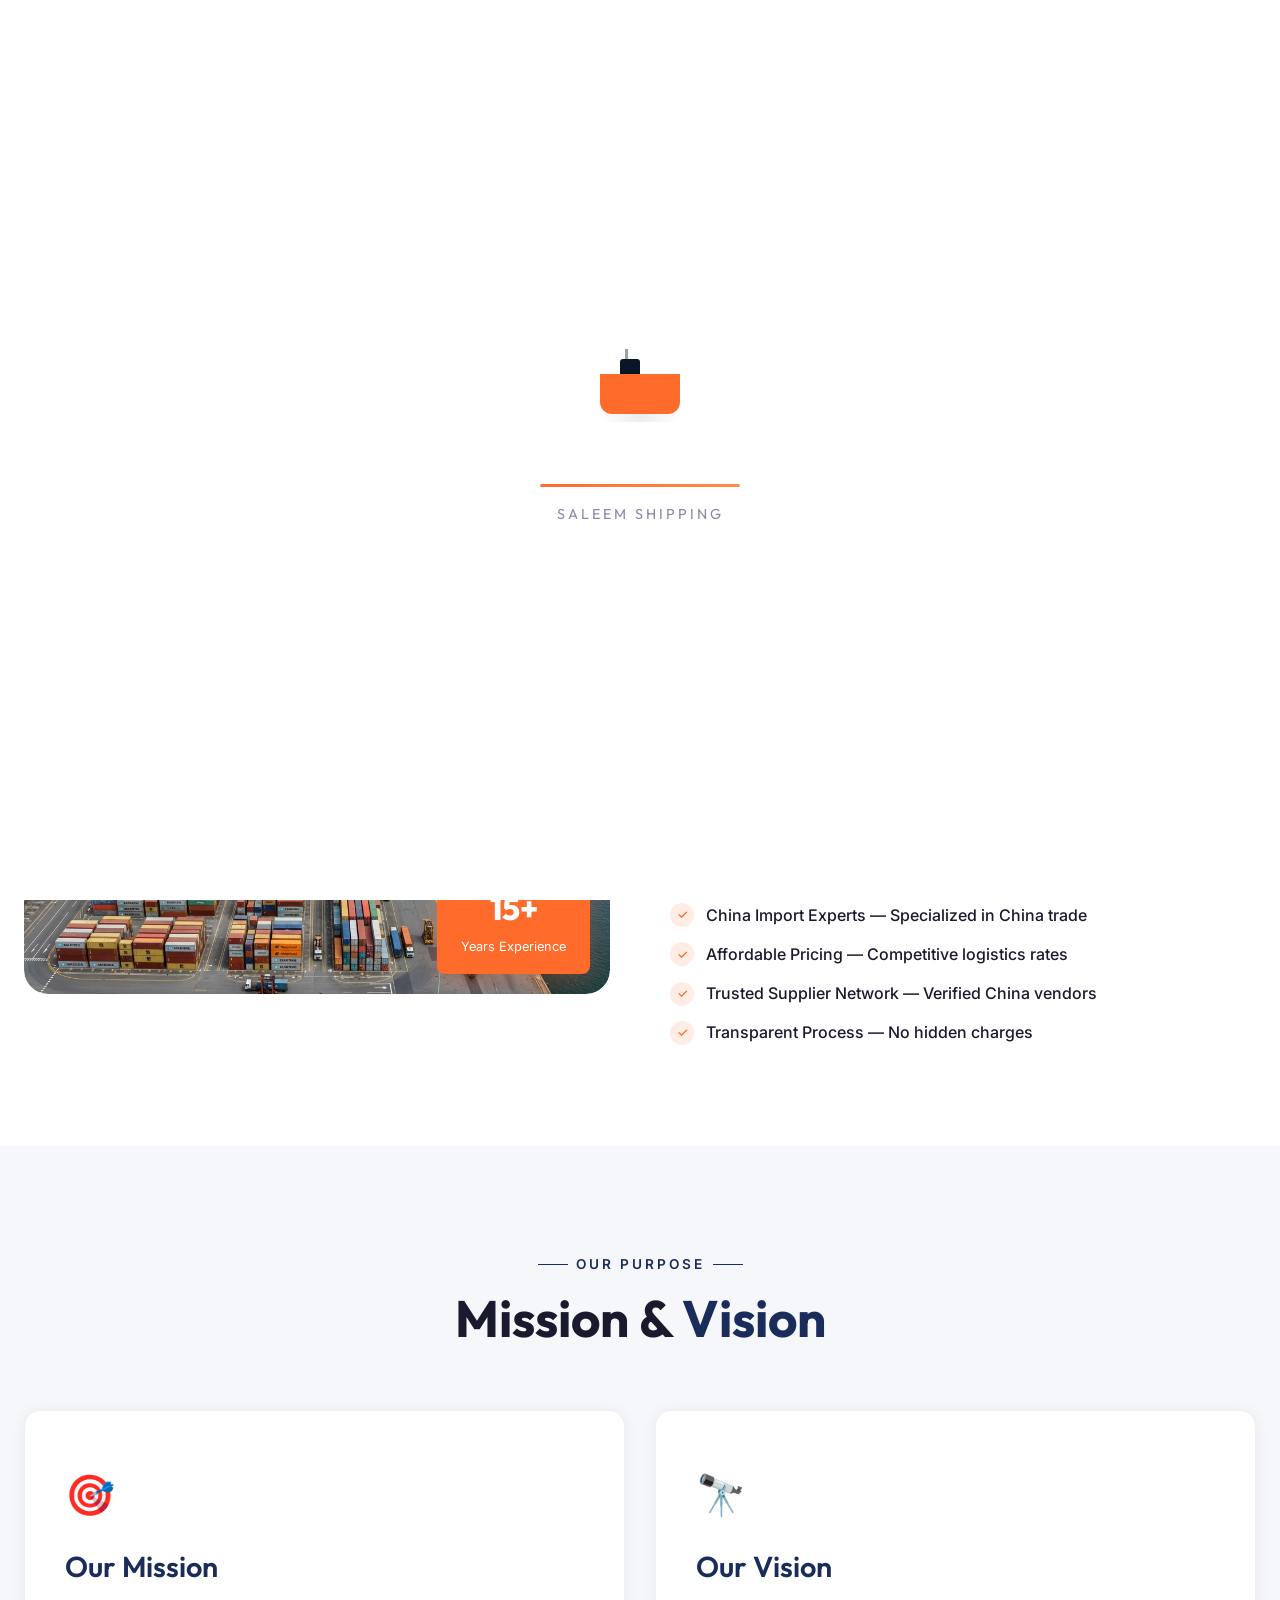
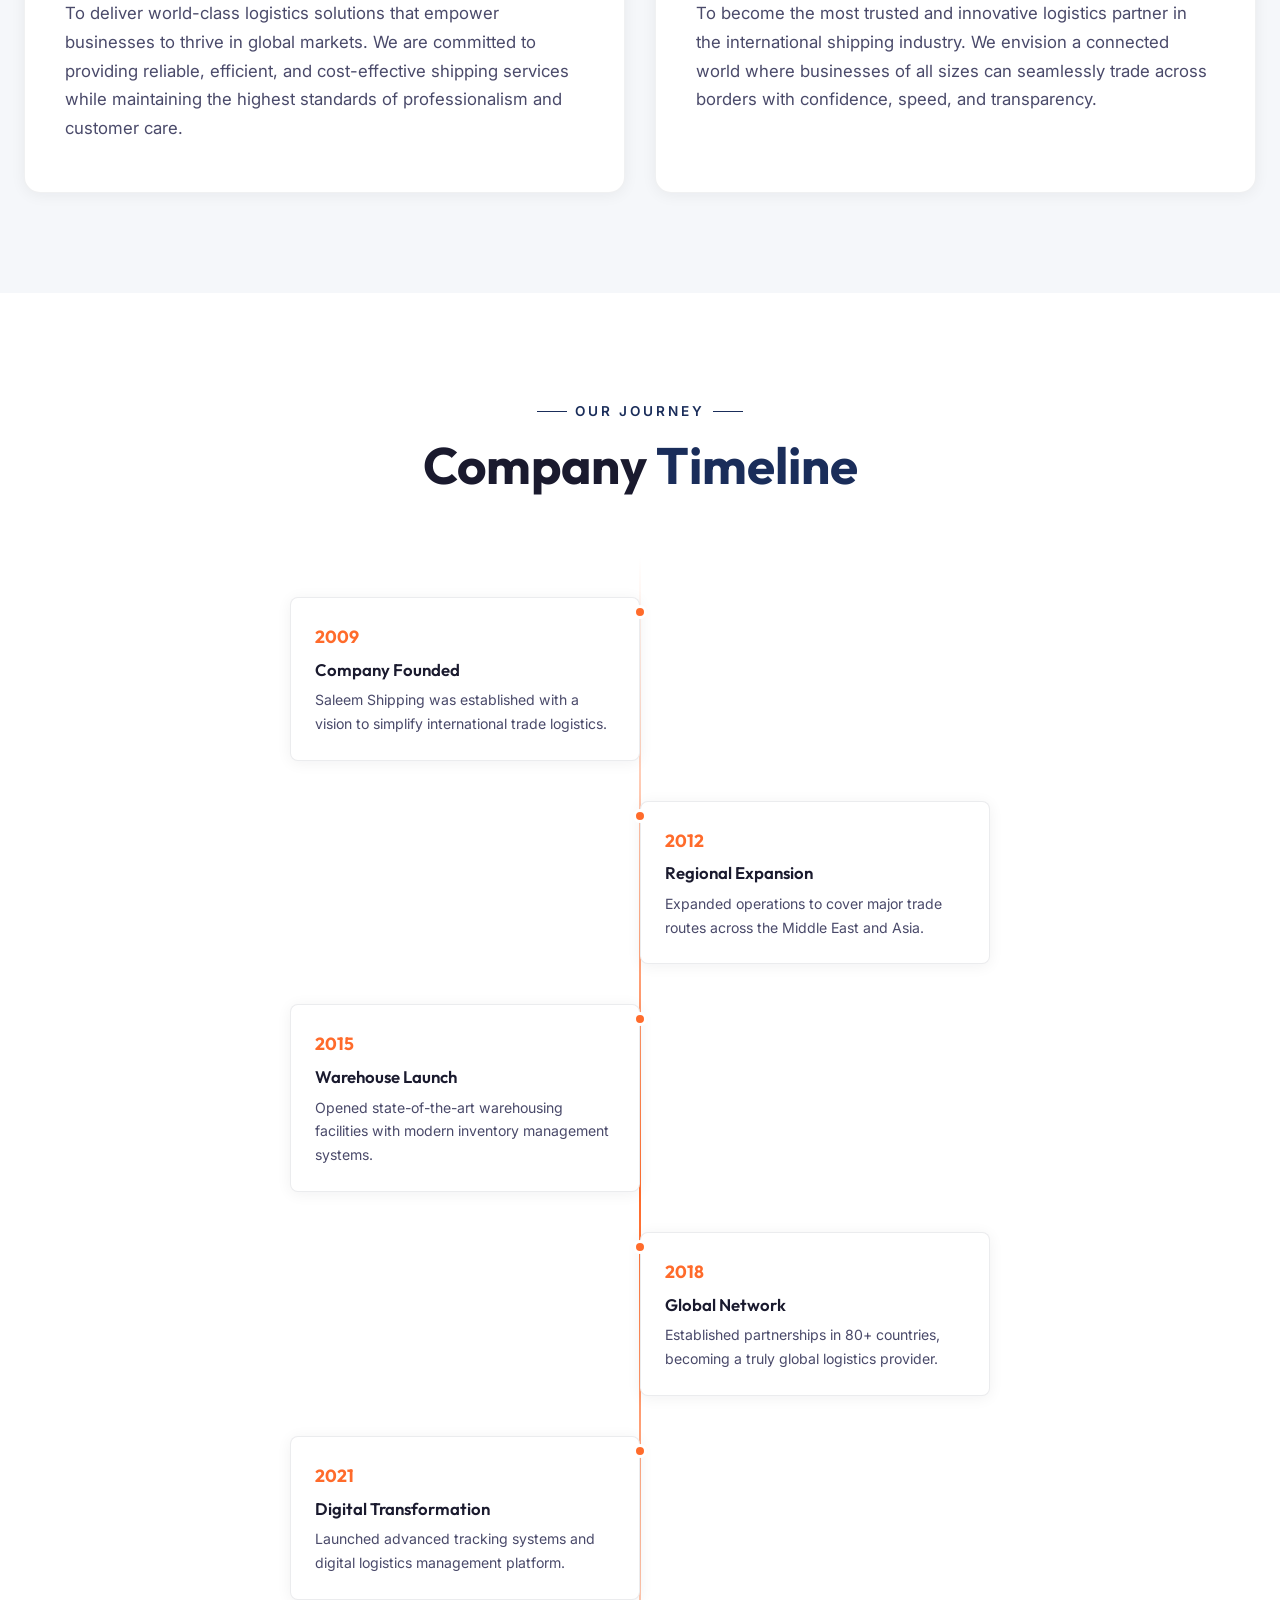
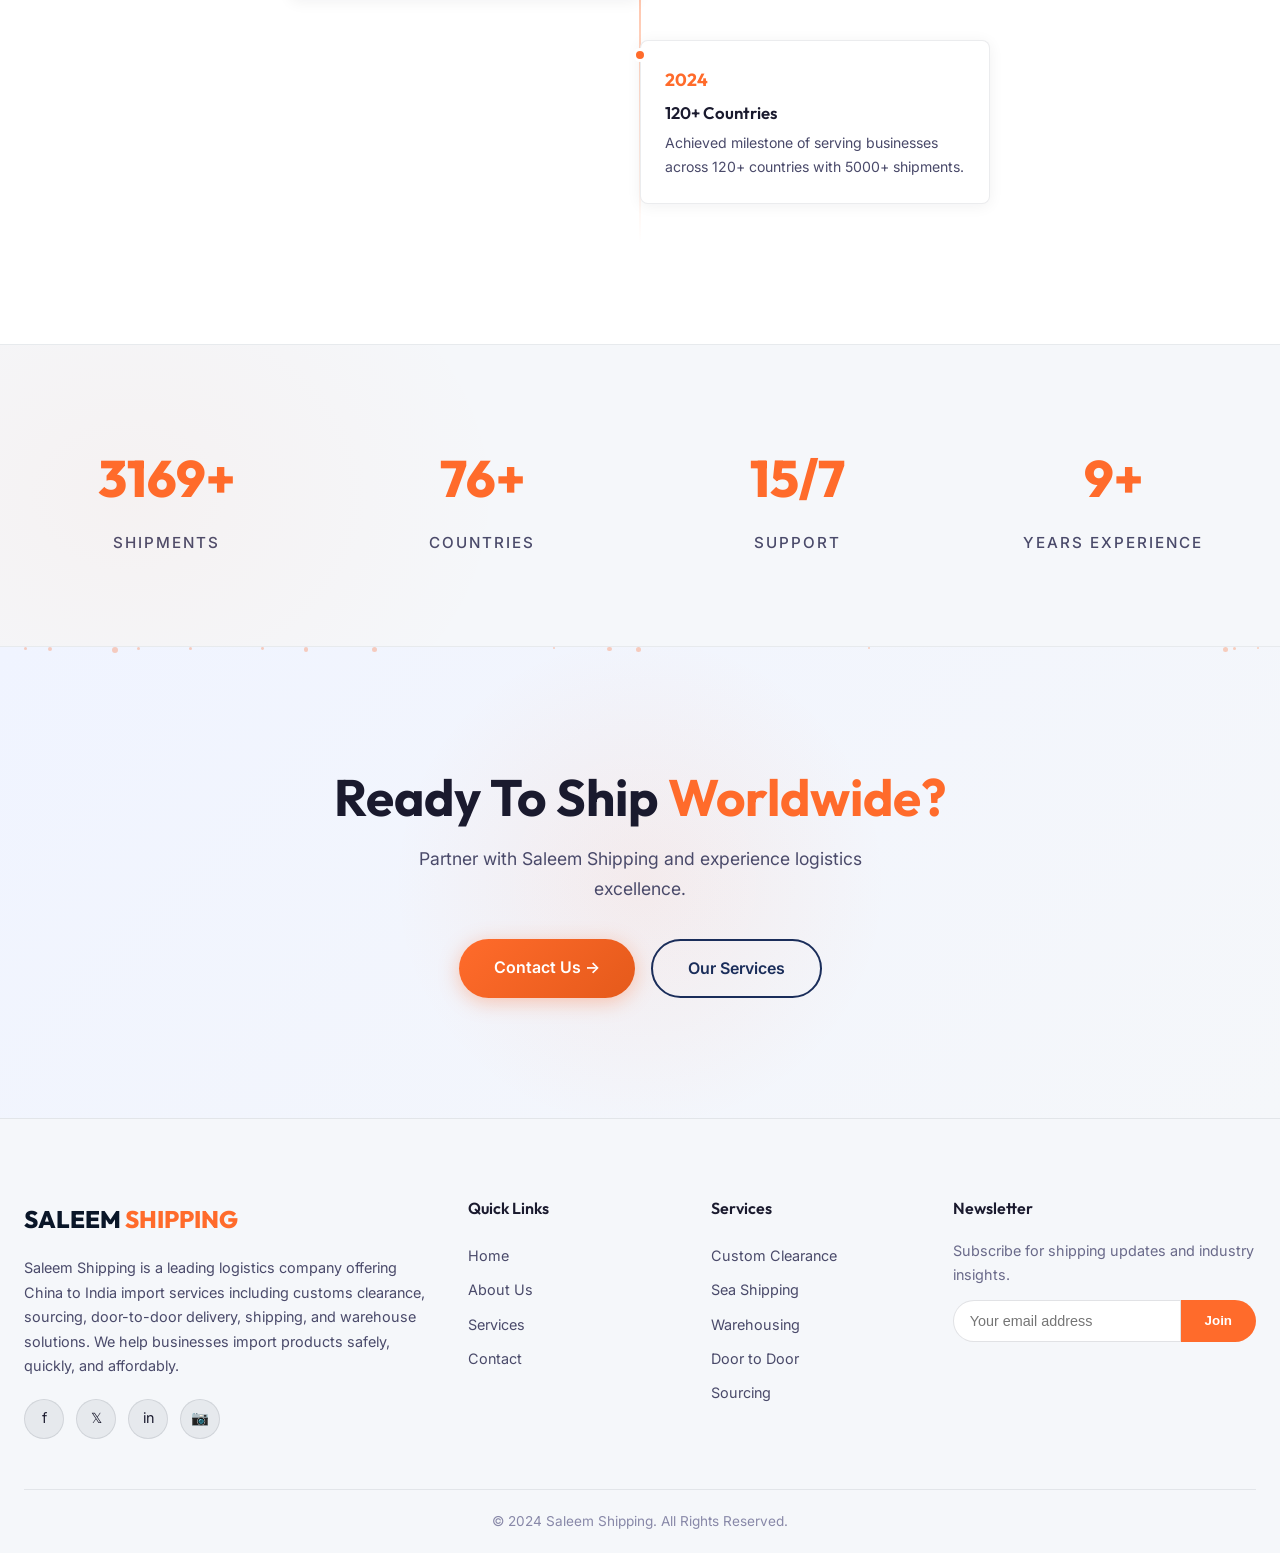
==== commit 6aad34f4: "Update phone/WhatsApp to +91 96552 98000 with call confirmation" ====
--- a/about.html
+++ b/about.html
@@ -246,7 +246,7 @@
   </div>
 </footer>
 
-<a href="https://wa.me/1234567890" class="whatsapp-btn" target="_blank" aria-label="Chat on WhatsApp">💬</a>
+<a href="https://wa.me/919655298000" class="whatsapp-btn" target="_blank" aria-label="Chat on WhatsApp">💬</a>
 <script src="js/main.js"></script>
 </body>
 </html>
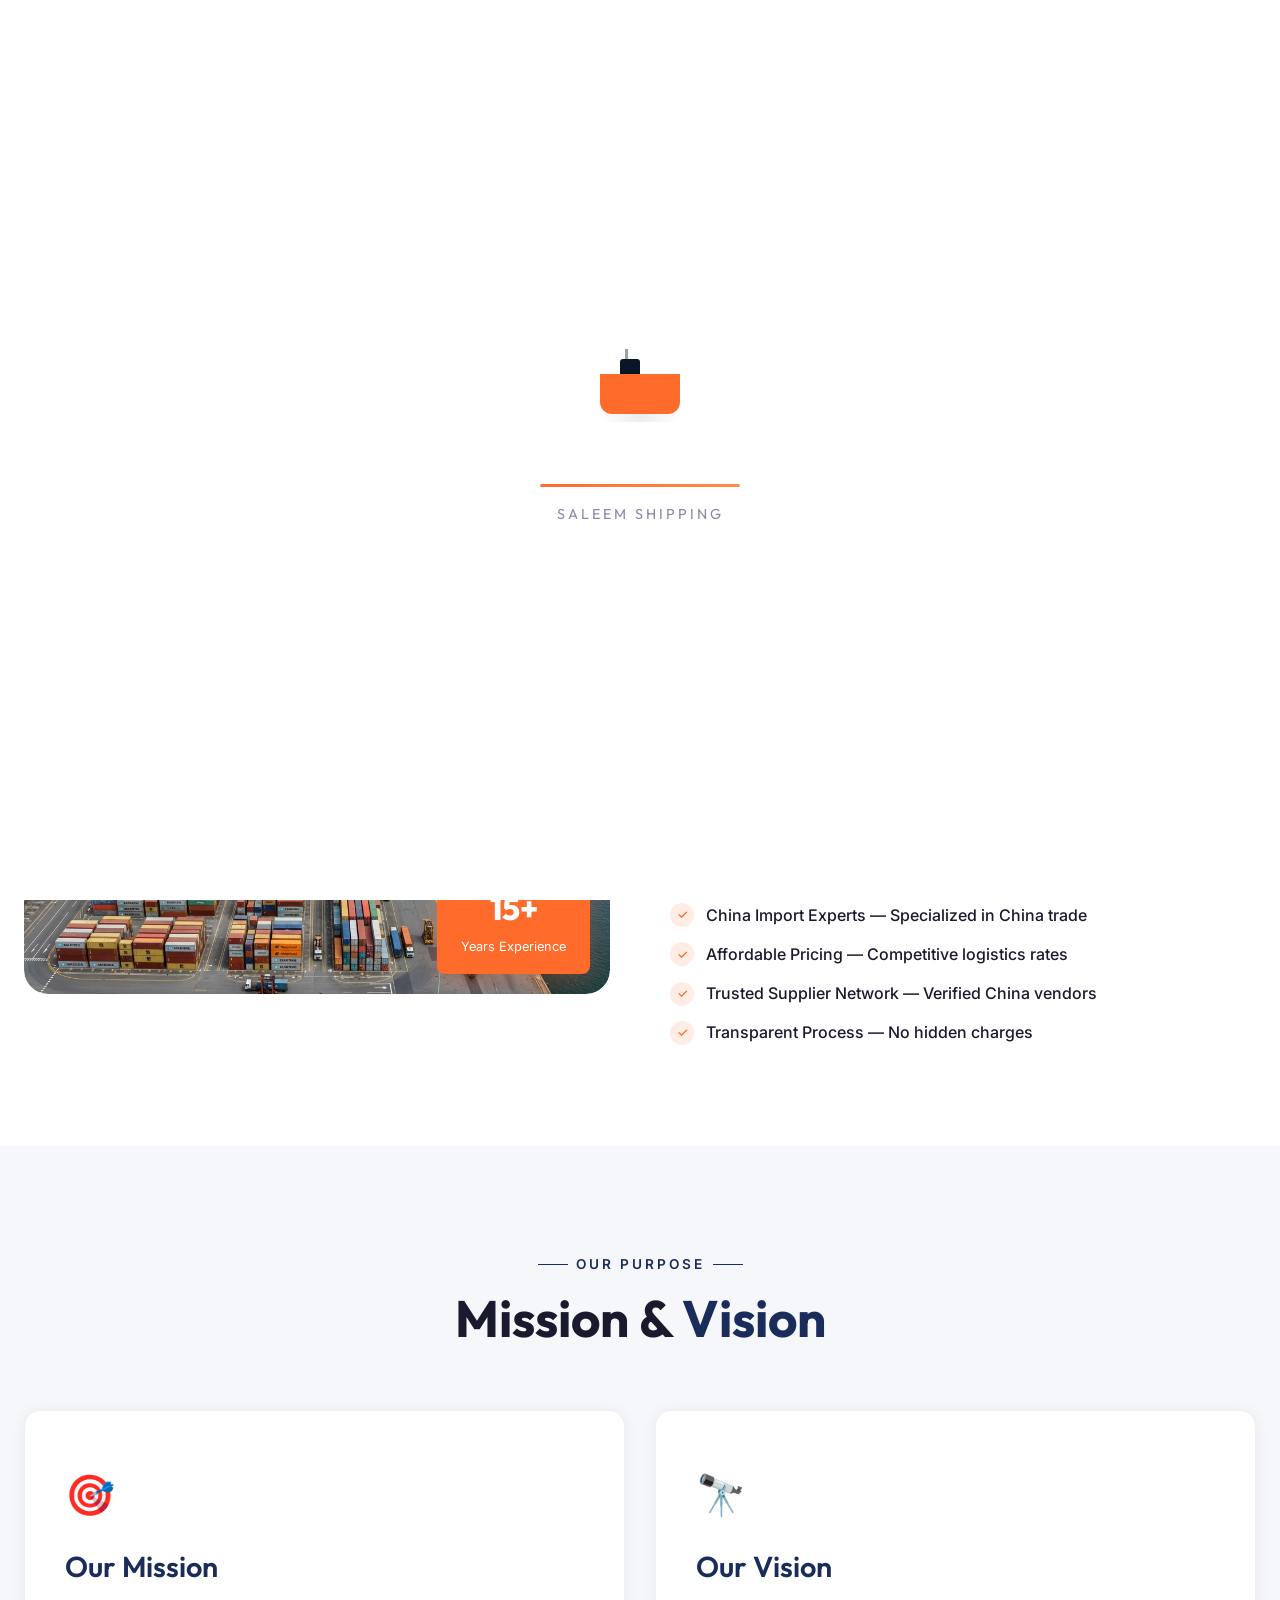
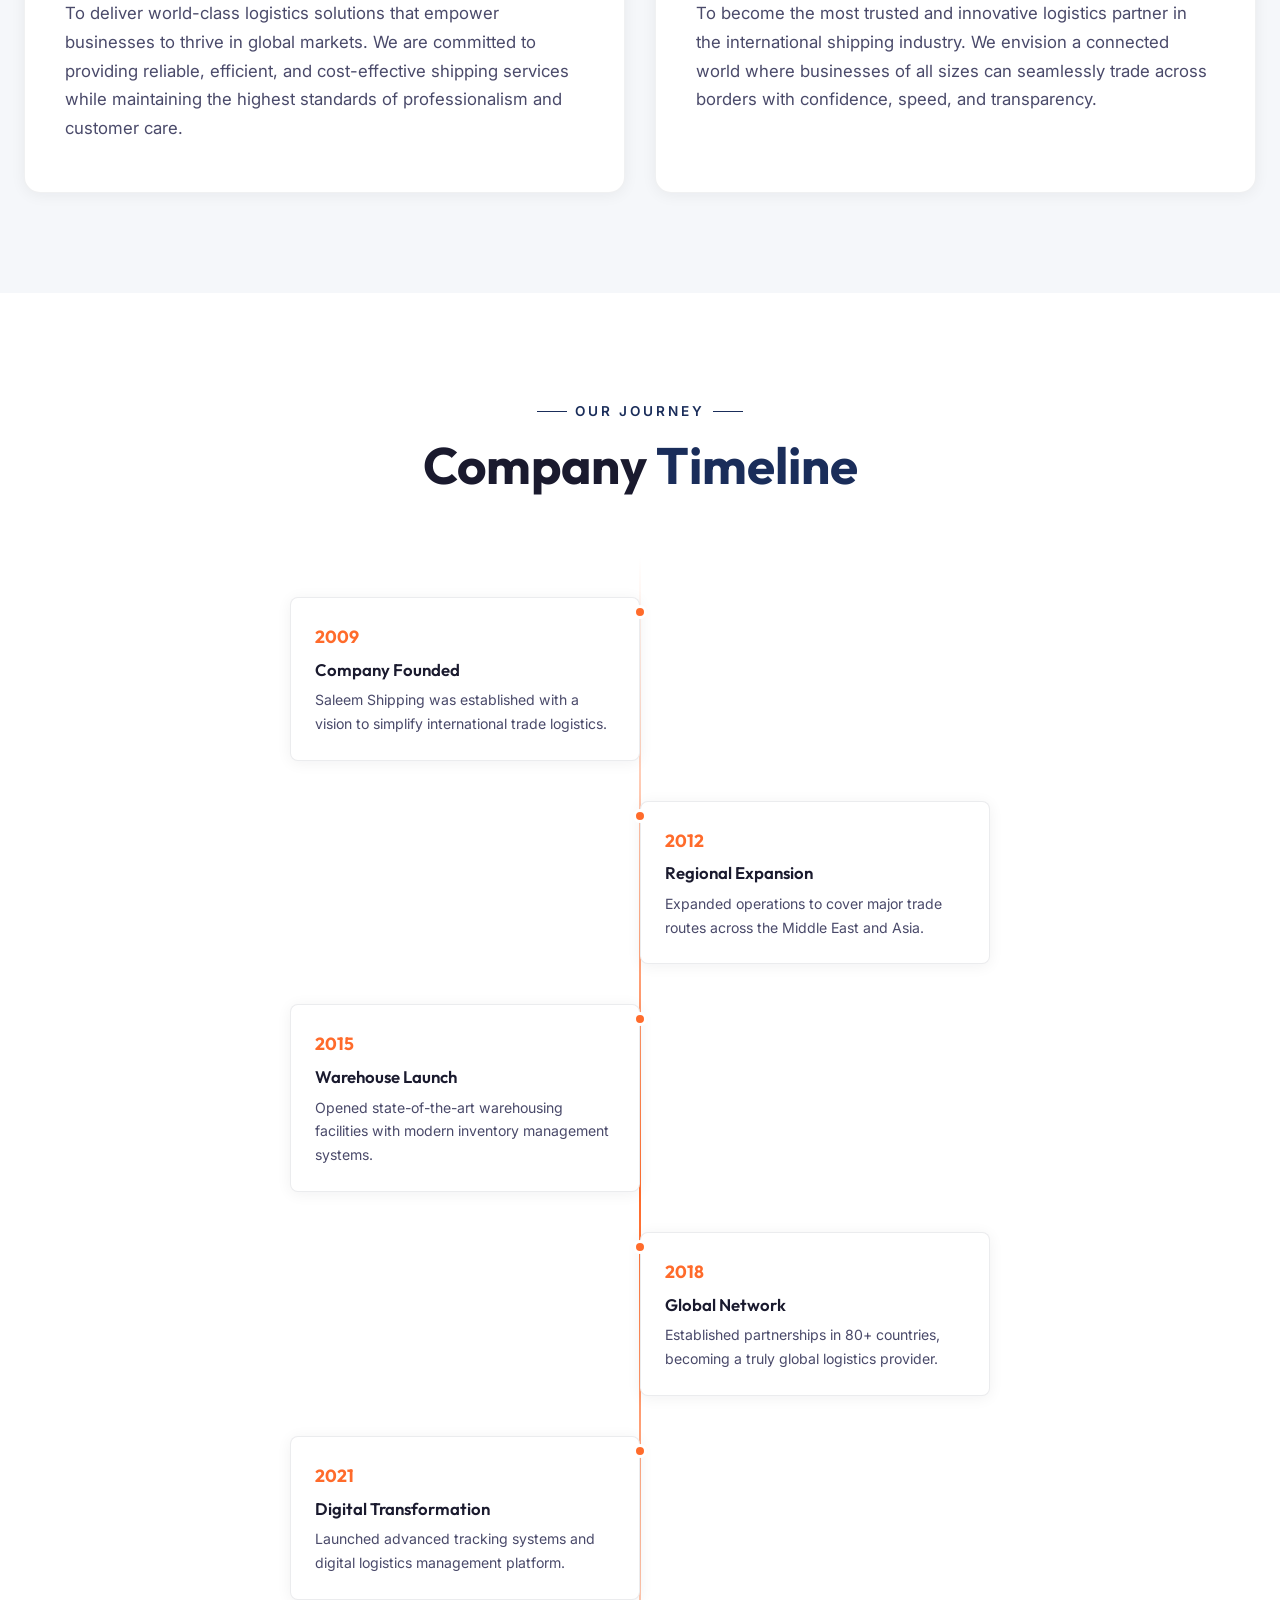
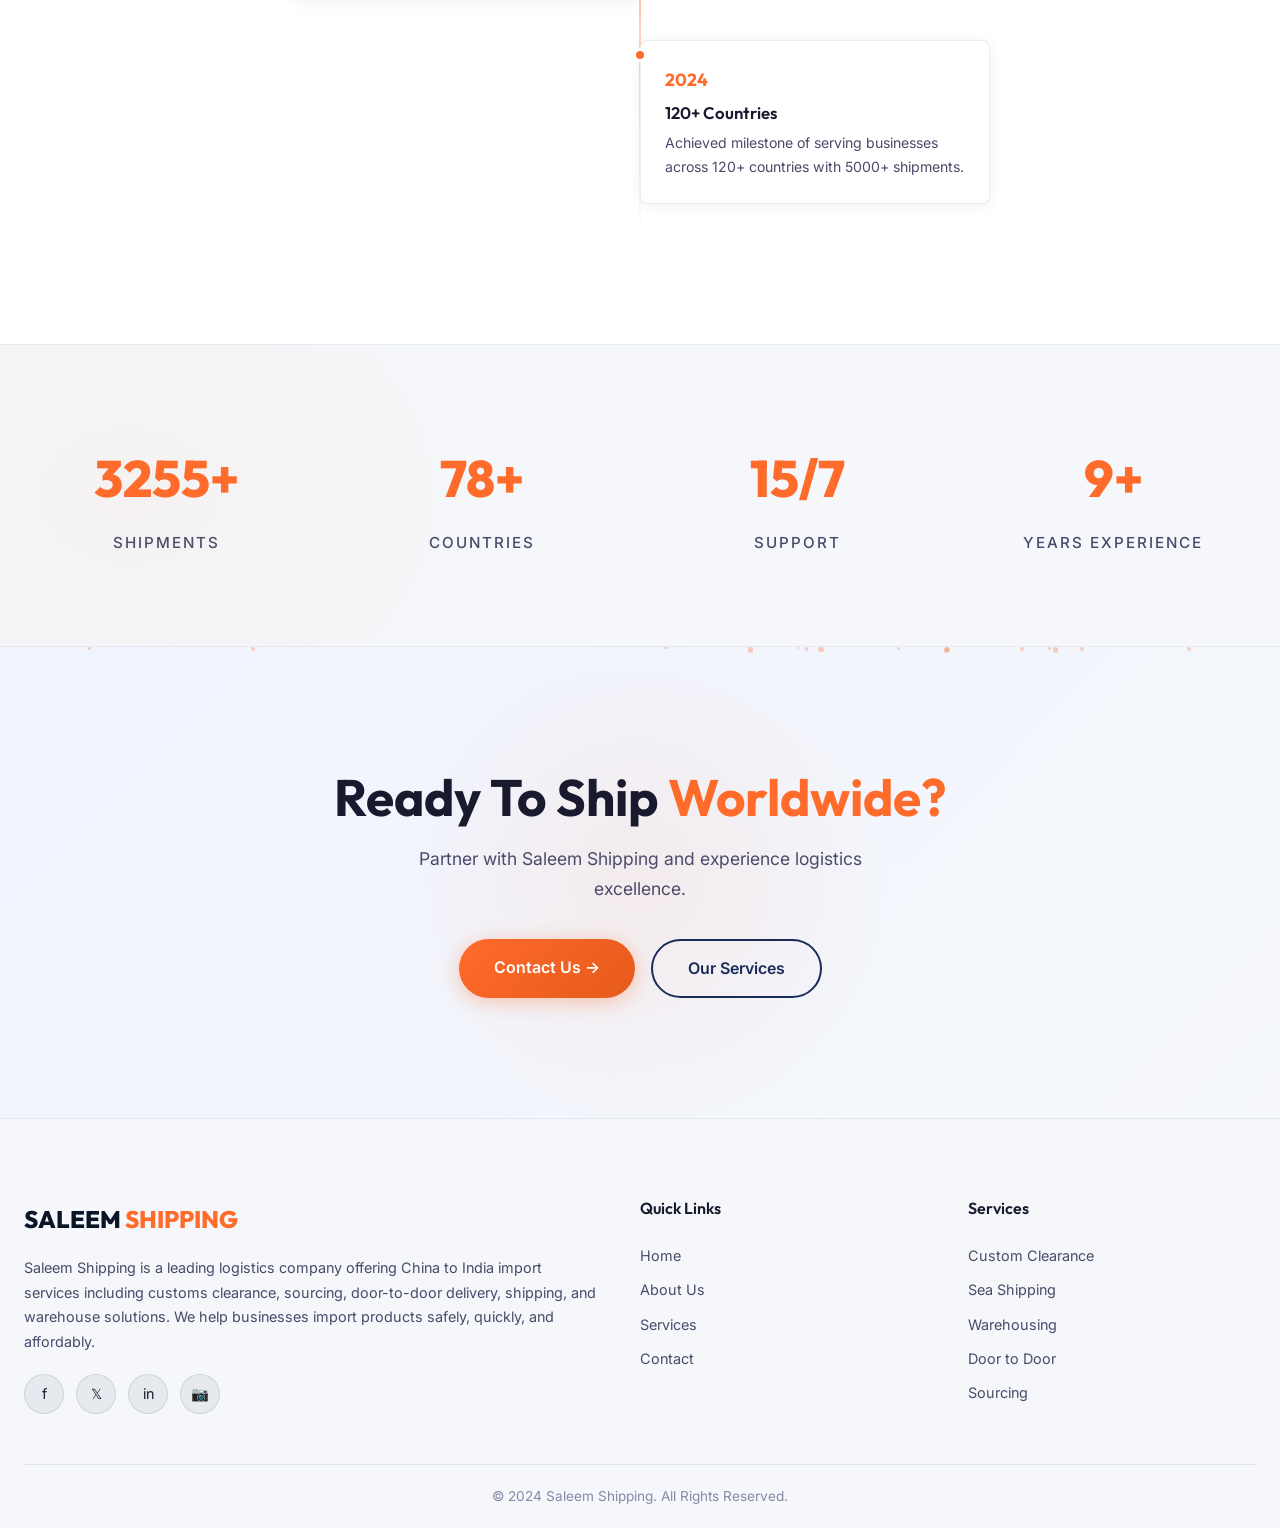
==== commit b4114316: "Refine UI components, center content sections, and update background videos" ====
--- a/about.html
+++ b/about.html
@@ -40,7 +40,6 @@
         </div>
       </div>
       <a href="contact.html">Contact</a>
-      <a href="contact.html" class="nav-cta">Get Quote</a>
     </div>
     <div class="hamburger" id="hamburger">
       <span></span><span></span><span></span>
@@ -50,7 +49,12 @@
 
 <!-- Page Hero -->
 <section class="page-hero">
-  <div class="particles"></div>
+  <div class="hero-video-bg">
+    <video autoplay muted loop playsinline preload="auto">
+      <source src="assets/about-hero.mp4" type="video/mp4">
+    </video>
+  </div>
+  <div class="hero-video-overlay"></div>
   <div class="container">
     <div class="breadcrumb"><a href="index.html">Home</a> / <span>About Us</span></div>
     <h1>About <span class="text-orange">Saleem Shipping</span></h1>
@@ -231,14 +235,6 @@
           <a href="sourcing.html">Sourcing</a>
         </div>
       </div>
-      <div>
-        <h4>Newsletter</h4>
-        <p style="font-size:.9rem;color:#6a6a8a;margin-bottom:12px;">Subscribe for shipping updates and industry insights.</p>
-        <div class="newsletter-input">
-          <input type="email" placeholder="Your email address">
-          <button>Join</button>
-        </div>
-      </div>
     </div>
     <div class="footer-bottom">
       <p>&copy; 2024 Saleem Shipping. All Rights Reserved.</p>
--- a/css/base.css
+++ b/css/base.css
@@ -48,6 +48,9 @@
 .nav-links a:hover::after, .nav-links a.active::after { width:100%; }
 .nav-links a:hover { color:var(--navy); }
 .navbar.scrolled .nav-links a:hover { color:var(--navy); }
+.nav-links > a:last-child { background:linear-gradient(135deg,var(--orange),var(--orange-dark)); padding:10px 24px !important; border-radius:50px; font-weight:600; color:var(--white) !important; box-shadow:0 4px 15px rgba(255,107,43,0.3); }
+.nav-links > a:last-child::after { display:none !important; }
+.nav-links > a:last-child:hover { transform:translateY(-2px); box-shadow:0 6px 25px rgba(255,107,43,0.45); color:var(--white) !important; }
 .nav-cta { background:linear-gradient(135deg,var(--orange),var(--orange-dark)); padding:10px 24px; border-radius:50px; font-weight:600; font-size:.9rem; border:none; color:var(--white); cursor:pointer; transition:var(--transition); box-shadow:0 4px 15px rgba(255,107,43,0.3); }
 .nav-cta:hover { transform:translateY(-2px); box-shadow:var(--shadow-glow); }
 
@@ -73,6 +76,8 @@
 .dropdown-menu a .dd-icon { font-size:1.1rem; width:28px; text-align:center; flex-shrink:0; }
 .dropdown-menu .dd-divider { height:1px; background:rgba(10,22,40,0.06); margin:4px 0; }
 .dropdown-menu a.dd-all { color:var(--navy-mid) !important; font-weight:600; }
+.dropdown-menu a.active-service { background:rgba(255,107,43,0.08); color:var(--orange) !important; font-weight:600; border-left:3px solid var(--orange); padding-left:17px; }
+.dropdown-menu a.active-service:hover { background:rgba(255,107,43,0.12); }
 
 .hamburger { display:none; flex-direction:column; gap:5px; cursor:pointer; z-index:1001; }
 .hamburger span { width:28px; height:2.5px; background:var(--white); border-radius:2px; transition:var(--transition); }
--- a/css/sections.css
+++ b/css/sections.css
@@ -1,33 +1,47 @@
 /* ===== SERVICES OVERVIEW ===== */
-.services-overview { background:var(--bg-primary); }
+.services-overview { background:var(--bg-primary); position:relative; }
+.services-overview::before { content:''; position:absolute; top:0; left:50%; transform:translateX(-50%); width:1px; height:80px; background:linear-gradient(180deg,transparent,var(--orange),transparent); }
 .section-header { text-align:center; margin-bottom:60px; }
 .section-header .label { display:inline-flex; align-items:center; gap:8px; color:var(--navy-mid); font-size:.85rem; font-weight:600; letter-spacing:3px; text-transform:uppercase; margin-bottom:12px; }
 .section-header .label::before, .section-header .label::after { content:''; width:30px; height:1px; background:var(--navy-mid); }
 .section-header h2 { margin-bottom:16px; color:var(--text-dark); }
 .section-header p { max-width:600px; margin:0 auto; color:var(--text-body); }
 
-.services-grid { display:grid; grid-template-columns:repeat(auto-fit,minmax(240px,1fr)); gap:24px; }
-.service-card { background:var(--white); border:1px solid rgba(10,22,40,0.08); border-radius:var(--radius-md); padding:40px 28px; text-align:center; transition:var(--transition); position:relative; overflow:hidden; cursor:pointer; box-shadow:var(--shadow-sm); }
-.service-card::before { content:''; position:absolute; inset:-1px; border-radius:var(--radius-md); background:linear-gradient(135deg,transparent,rgba(26,45,90,0.4),transparent); opacity:0; transition:var(--transition); z-index:0; padding:1px; -webkit-mask:linear-gradient(#fff 0 0) content-box,linear-gradient(#fff 0 0); -webkit-mask-composite:xor; mask-composite:exclude; }
-.service-card:hover::before { opacity:1; }
-.service-card:hover { transform:translateY(-10px); box-shadow:var(--shadow-md),0 0 40px rgba(26,45,90,0.08); }
-.service-card .icon { width:70px; height:70px; border-radius:var(--radius-sm); background:linear-gradient(135deg,rgba(26,45,90,0.1),rgba(26,45,90,0.04)); display:flex; align-items:center; justify-content:center; margin:0 auto 20px; font-size:2rem; position:relative; z-index:1; }
-.service-card h3 { margin-bottom:12px; font-size:1.15rem; position:relative; z-index:1; color:var(--text-dark); }
-.service-card p { font-size:.92rem; position:relative; z-index:1; color:var(--text-body); }
-.service-card.has-navigate { display:flex; flex-direction:column; align-items:center; }
-.service-card.has-navigate p { margin-bottom:20px; }
+/* ===== SERVICES GRID V2 — Premium ===== */
+.services-grid-v2 { display:flex; flex-wrap:wrap; justify-content:center; gap:28px; max-width:1100px; margin:0 auto; }
+.svc-card { flex:0 1 calc(33.333% - 20px); min-width:320px; background:var(--white); border:1px solid rgba(10,22,40,0.06); border-radius:var(--radius-md); padding:0 32px 36px; text-align:center; transition:all 0.5s cubic-bezier(0.25,0.46,0.45,0.94); position:relative; overflow:hidden; cursor:pointer; box-shadow:0 4px 20px rgba(10,22,40,0.04); }
+.svc-card-accent { width:100%; height:4px; background:linear-gradient(90deg,var(--orange),var(--navy-mid),var(--orange)); border-radius:0 0 4px 4px; margin-bottom:28px; opacity:0.7; transition:all 0.4s ease; }
+.svc-card:hover .svc-card-accent { opacity:1; height:5px; background:linear-gradient(90deg,var(--orange),var(--orange-glow),var(--orange)); }
+.svc-step { position:absolute; top:18px; right:20px; font-family:var(--font-heading); font-size:2.8rem; font-weight:900; color:rgba(10,22,40,0.04); line-height:1; letter-spacing:-2px; transition:all 0.4s ease; pointer-events:none; }
+.svc-card:hover .svc-step { color:rgba(255,107,43,0.1); transform:scale(1.1); }
+.svc-icon-wrap { width:72px; height:72px; border-radius:20px; background:linear-gradient(145deg,#f0f4ff,#fff8f4); border:1px solid rgba(10,22,40,0.06); display:flex; align-items:center; justify-content:center; margin:0 auto 22px; font-size:2rem; position:relative; z-index:1; transition:all 0.4s ease; box-shadow:0 4px 15px rgba(10,22,40,0.04); }
+.svc-card:hover .svc-icon-wrap { transform:translateY(-6px) scale(1.05); box-shadow:0 12px 30px rgba(255,107,43,0.12); border-color:rgba(255,107,43,0.2); background:linear-gradient(145deg,#fff8f4,#fff0e8); }
+.svc-card h3 { margin-bottom:12px; font-size:1.15rem; position:relative; z-index:1; color:var(--text-dark); }
+.svc-card p { font-size:.92rem; position:relative; z-index:1; color:var(--text-body); line-height:1.7; }
+.svc-card.has-navigate { display:flex; flex-direction:column; align-items:center; }
+.svc-card.has-navigate p { margin-bottom:22px; }
+.svc-card:hover { transform:translateY(-12px); box-shadow:0 20px 50px rgba(10,22,40,0.1),0 0 0 1px rgba(255,107,43,0.1); border-color:rgba(255,107,43,0.15); }
+.svc-card::after { content:''; position:absolute; bottom:0; left:50%; transform:translateX(-50%); width:0; height:3px; background:linear-gradient(90deg,var(--orange),var(--orange-glow)); transition:all 0.4s ease; border-radius:3px 3px 0 0; }
+.svc-card:hover::after { width:60%; }
 .service-navigate-btn { position:relative; z-index:2; display:inline-flex; align-items:center; gap:8px; margin-top:auto; padding:10px 28px; background:linear-gradient(135deg,var(--orange),var(--orange-dark)); color:var(--white); border:none; border-radius:50px; font-family:var(--font-body); font-size:.88rem; font-weight:600; cursor:pointer; transition:all 0.3s ease; box-shadow:0 4px 15px rgba(255,107,43,0.25); letter-spacing:.3px; }
 .service-navigate-btn:hover { transform:translateY(-2px); box-shadow:0 6px 25px rgba(255,107,43,0.4); background:linear-gradient(135deg,var(--orange-dark),var(--orange)); }
 .service-navigate-btn:active { transform:translateY(0); box-shadow:0 2px 10px rgba(255,107,43,0.3); }
 
-/* ===== WHY CHOOSE US ===== */
-.why-choose { background:var(--bg-secondary); }
-.why-grid { display:grid; grid-template-columns:repeat(auto-fit,minmax(260px,1fr)); gap:30px; }
-.why-card { text-align:center; padding:40px 24px; border-radius:var(--radius-md); background:var(--white); border:1px solid rgba(10,22,40,0.06); transition:var(--transition); box-shadow:var(--shadow-sm); }
-.why-card:hover { transform:translateY(-8px); border-color:rgba(26,45,90,0.2); box-shadow:var(--shadow-md); }
-.why-card .icon-circle { width:80px; height:80px; border-radius:50%; background:linear-gradient(135deg,var(--orange),var(--orange-dark)); display:flex; align-items:center; justify-content:center; margin:0 auto 24px; font-size:1.8rem; color:var(--white); box-shadow:0 8px 25px rgba(255,107,43,0.25); }
-.why-card h3 { margin-bottom:10px; color:var(--text-dark); }
-.why-card p { color:var(--text-body); }
+/* ===== WHY CHOOSE US V2 — Premium ===== */
+.why-choose-v2 { background:var(--bg-secondary); position:relative; overflow:hidden; }
+.why-choose-v2::before { content:''; position:absolute; top:-200px; right:-200px; width:500px; height:500px; background:radial-gradient(circle,rgba(255,107,43,0.05),transparent 70%); pointer-events:none; border-radius:50%; }
+.why-choose-v2::after { content:''; position:absolute; bottom:-200px; left:-200px; width:500px; height:500px; background:radial-gradient(circle,rgba(26,45,90,0.04),transparent 70%); pointer-events:none; border-radius:50%; }
+.why-grid-v2 { display:flex; flex-wrap:wrap; justify-content:center; gap:24px; max-width:1100px; margin:0 auto; }
+.why-item { flex:0 1 calc(50% - 20px); min-width:400px; display:flex; align-items:flex-start; gap:20px; padding:32px 28px; background:var(--white); border:1px solid rgba(10,22,40,0.06); border-radius:var(--radius-md); transition:all 0.5s cubic-bezier(0.25,0.46,0.45,0.94); position:relative; overflow:hidden; box-shadow:0 2px 15px rgba(10,22,40,0.03); }
+.why-item::before { content:''; position:absolute; left:0; top:0; bottom:0; width:4px; background:linear-gradient(180deg,var(--orange),var(--navy-mid)); border-radius:4px 0 0 4px; opacity:0; transition:all 0.4s ease; }
+.why-item:hover::before { opacity:1; }
+.why-item:hover { transform:translateY(-6px) translateX(4px); box-shadow:0 15px 40px rgba(10,22,40,0.08); border-color:rgba(255,107,43,0.12); }
+.why-item-num { font-family:var(--font-heading); font-size:1.8rem; font-weight:900; color:rgba(10,22,40,0.06); line-height:1; flex-shrink:0; min-width:38px; transition:all 0.4s ease; }
+.why-item:hover .why-item-num { color:rgba(255,107,43,0.2); }
+.why-item-icon { width:54px; height:54px; border-radius:14px; background:linear-gradient(145deg,var(--orange),var(--orange-dark)); display:flex; align-items:center; justify-content:center; font-size:1.5rem; color:var(--white); flex-shrink:0; box-shadow:0 6px 20px rgba(255,107,43,0.25); transition:all 0.4s ease; }
+.why-item:hover .why-item-icon { transform:scale(1.08) rotate(-5deg); box-shadow:0 10px 30px rgba(255,107,43,0.35); }
+.why-item-content h3 { margin-bottom:8px; color:var(--text-dark); font-size:1.1rem; }
+.why-item-content p { color:var(--text-body); font-size:.92rem; line-height:1.7; }
 
 /* ===== STATS — Light ===== */
 .stats-section { background:var(--bg-secondary); border-top:1px solid rgba(10,22,40,0.06); border-bottom:1px solid rgba(10,22,40,0.06); padding:70px 0; position:relative; overflow:hidden; }
@@ -74,7 +88,7 @@
 
 /* ===== FOOTER — Light ===== */
 .footer { background:var(--bg-secondary); padding:80px 0 0; position:relative; overflow:hidden; border-top:1px solid rgba(10,22,40,0.08); }
-.footer-grid { display:grid; grid-template-columns:2fr 1fr 1fr 1.5fr; gap:40px; margin-bottom:50px; }
+.footer-grid { display:grid; grid-template-columns:2fr 1fr 1fr; gap:40px; margin-bottom:50px; }
 .footer-brand .logo { font-family:var(--font-heading); font-size:1.5rem; font-weight:800; margin-bottom:16px; color:var(--navy); }
 .footer-brand .logo span { color:var(--orange); }
 .footer-brand p { font-size:.9rem; color:var(--text-body); margin-bottom:20px; }
--- a/css/pages.css
+++ b/css/pages.css
@@ -1,10 +1,16 @@
-/* ===== PAGE HERO — Light ===== */
-.page-hero { padding:160px 0 80px; background:linear-gradient(135deg,var(--bg-secondary),var(--accent-light)); text-align:center; position:relative; overflow:hidden; border-bottom:1px solid rgba(10,22,40,0.06); }
-.page-hero::before { content:''; position:absolute; inset:0; background:radial-gradient(ellipse at center,rgba(255,107,43,0.04),transparent 70%); }
-.page-hero h1 { position:relative; z-index:2; margin-bottom:16px; color:var(--text-dark); }
-.page-hero p { position:relative; z-index:2; max-width:600px; margin:0 auto; font-size:1.15rem; color:var(--text-body); }
-.breadcrumb { display:flex; justify-content:center; gap:8px; margin-bottom:20px; font-size:.9rem; color:var(--text-muted); position:relative; z-index:2; }
+/* ===== PAGE HERO — Video Background ===== */
+.page-hero { padding:160px 0 80px; background:var(--navy); text-align:center; position:relative; overflow:hidden; border-bottom:1px solid rgba(10,22,40,0.06); }
+.page-hero .hero-video-bg { position:absolute; inset:0; z-index:0; }
+.page-hero .hero-video-bg video { width:100%; height:100%; object-fit:cover; }
+.page-hero .hero-video-overlay { position:absolute; inset:0; z-index:1; background:linear-gradient(135deg,rgba(10,22,40,0.65),rgba(10,22,40,0.55)); backdrop-filter:blur(1px); }
+.page-hero::before { content:''; position:absolute; inset:0; z-index:1; background:radial-gradient(ellipse at center,rgba(255,107,43,0.08),transparent 70%); pointer-events:none; }
+.page-hero .container { position:relative; z-index:3; }
+.page-hero h1 { position:relative; z-index:2; margin-bottom:16px; color:#fff; }
+.page-hero h1 .text-orange { color:var(--orange); }
+.page-hero p { position:relative; z-index:2; max-width:600px; margin:0 auto; font-size:1.15rem; color:rgba(255,255,255,0.85); }
+.breadcrumb { display:flex; justify-content:center; gap:8px; margin-bottom:20px; font-size:.9rem; color:rgba(255,255,255,0.6); position:relative; z-index:2; }
 .breadcrumb a { color:var(--orange); }
+.breadcrumb span { color:rgba(255,255,255,0.8); }
 
 /* ===== ABOUT PAGE ===== */
 .about-intro { background:var(--bg-primary); }
@@ -43,6 +49,18 @@
 .timeline-item::after { content:''; width:14px; height:14px; background:var(--orange); border:3px solid var(--bg-primary); border-radius:50%; position:absolute; top:28px; right:-7px; z-index:2; }
 .timeline-item:nth-child(even)::after { left:-7px; right:auto; }
 
+/* ===== WHY-GRID & WHY-CARD — Service Page Cards ===== */
+.why-choose { background:var(--bg-secondary); }
+.why-grid { display:grid; grid-template-columns:repeat(auto-fit, minmax(260px, 1fr)); gap:24px; }
+.why-card { background:var(--white); border:1px solid rgba(10,22,40,0.06); border-radius:var(--radius-md); padding:32px 28px; text-align:center; transition:all 0.4s cubic-bezier(0.25,0.46,0.45,0.94); position:relative; overflow:hidden; box-shadow:0 2px 15px rgba(10,22,40,0.04); }
+.why-card::before { content:''; position:absolute; top:0; left:0; right:0; height:4px; background:linear-gradient(90deg,var(--orange),var(--navy-mid)); border-radius:var(--radius-md) var(--radius-md) 0 0; opacity:0; transition:opacity 0.4s ease; }
+.why-card:hover::before { opacity:1; }
+.why-card:hover { transform:translateY(-8px); box-shadow:0 15px 40px rgba(10,22,40,0.1); border-color:rgba(255,107,43,0.15); }
+.icon-circle { width:64px; height:64px; border-radius:16px; background:linear-gradient(145deg,var(--orange),var(--orange-dark)); display:flex; align-items:center; justify-content:center; font-size:1.6rem; margin:0 auto 20px; box-shadow:0 6px 20px rgba(255,107,43,0.25); color:var(--white); transition:all 0.4s ease; }
+.why-card:hover .icon-circle { transform:scale(1.1) rotate(-5deg); box-shadow:0 10px 30px rgba(255,107,43,0.35); }
+.why-card h3 { margin-bottom:10px; font-size:1.1rem; color:var(--text-dark); }
+.why-card p { font-size:.92rem; color:var(--text-body); line-height:1.7; }
+
 /* ===== SERVICES PAGE ===== */
 .service-detail { background:var(--bg-primary); border-bottom:1px solid rgba(10,22,40,0.06); }
 .service-detail:nth-child(even) { background:var(--bg-secondary); }
@@ -54,7 +72,12 @@
 .service-detail-content ul { margin-top:16px; }
 .service-detail-content ul li { padding:8px 0; padding-left:20px; position:relative; color:var(--text-body); font-size:.95rem; }
 .service-detail-content ul li::before { content:'▸'; position:absolute; left:0; color:var(--orange); }
-.service-visual { border-radius:var(--radius-md); overflow:hidden; height:350px; background:var(--bg-secondary); border:1px solid rgba(10,22,40,0.06); display:flex; align-items:center; justify-content:center; font-size:5rem; }
+.service-visual { border-radius:var(--radius-md); overflow:hidden; height:350px; background:var(--bg-secondary); border:1px solid rgba(10,22,40,0.06); display:flex; align-items:center; justify-content:center; font-size:5rem; position:relative; }
+.service-visual img { width:85%; height:85%; object-fit:contain; animation:serviceFloat 4s ease-in-out infinite; filter:drop-shadow(0 10px 30px rgba(255,107,43,0.15)); transition:transform 0.4s ease, filter 0.4s ease; }
+.service-visual:hover img { transform:scale(1.08); filter:drop-shadow(0 15px 40px rgba(255,107,43,0.25)); }
+.service-visual::after { content:''; position:absolute; bottom:-10px; left:50%; transform:translateX(-50%); width:60%; height:20px; background:radial-gradient(ellipse,rgba(10,22,40,0.08),transparent); border-radius:50%; animation:serviceShadow 4s ease-in-out infinite; }
+@keyframes serviceFloat { 0%,100%{transform:translateY(0)} 50%{transform:translateY(-12px)} }
+@keyframes serviceShadow { 0%,100%{width:60%;opacity:1} 50%{width:50%;opacity:0.5} }
 
 /* ===== CONTACT PAGE ===== */
 .contact-section { background:var(--bg-primary); }
@@ -80,6 +103,9 @@
   .footer-grid { grid-template-columns:1fr 1fr; }
   .about-grid, .contact-grid, .service-detail-grid, .mv-grid { grid-template-columns:1fr; gap:40px; }
   .service-detail:nth-child(even) .service-detail-grid { direction:ltr; }
+  .services-grid-v2 { max-width:100%; }
+  .services-grid-v2 .svc-card { flex:0 1 calc(50% - 20px); }
+  .why-grid-v2 { grid-template-columns:repeat(2, 1fr); max-width:100%; }
 }
 @media(max-width:768px) {
   .nav-links { position:fixed; top:0; right:-100%; width:280px; height:100vh; background:rgba(255,255,255,0.98); backdrop-filter:blur(20px); flex-direction:column; justify-content:center; padding:40px; gap:25px; transition:var(--transition); }
@@ -101,12 +127,18 @@
   .timeline::before { left:20px; }
   .timeline-item, .timeline-item:nth-child(even) { width:100%; margin-left:0; padding-left:50px; justify-content:flex-start; }
   .timeline-item::after, .timeline-item:nth-child(even)::after { left:14px; right:auto; }
-  .services-grid { grid-template-columns:1fr 1fr; }
+  .services-grid-v2 { gap:20px; }
+  .services-grid-v2 .svc-card { flex:0 1 calc(50% - 10px); min-width:280px; }
+  .why-grid-v2 { grid-template-columns:1fr; }
+  .why-item { gap:14px; padding:24px 20px; }
 }
 @media(max-width:480px) {
-  .services-grid, .stats-grid { grid-template-columns:1fr; }
+  .services-grid-v2 .svc-card { flex:0 1 100%; }
+  .stats-grid { grid-template-columns:1fr; }
   .hero-buttons { flex-direction:column; }
   .hero-buttons a, .hero-buttons button { width:100%; text-align:center; }
   .contact-form { padding:24px; }
   h1 { font-size:2rem; }
+  .svc-step { font-size:2rem; }
+  .why-item-num { font-size:1.4rem; min-width:28px; }
 }
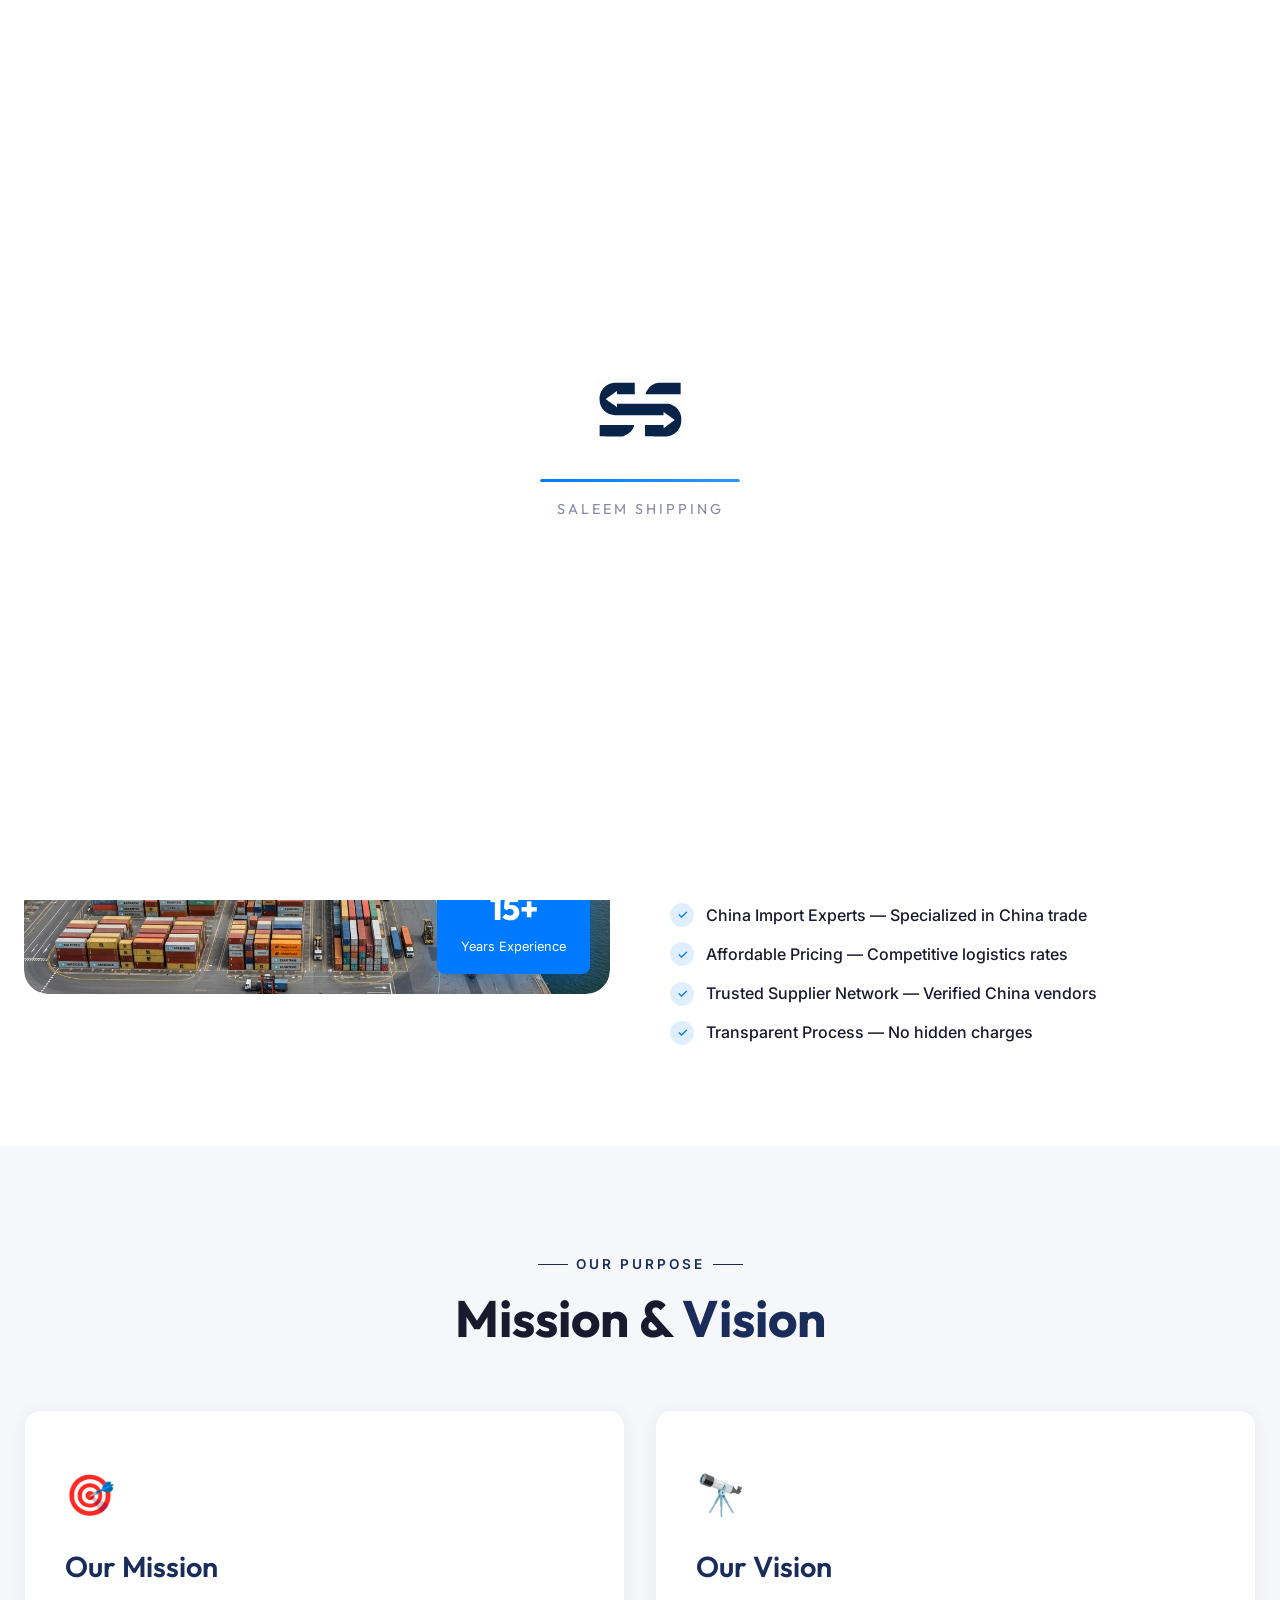
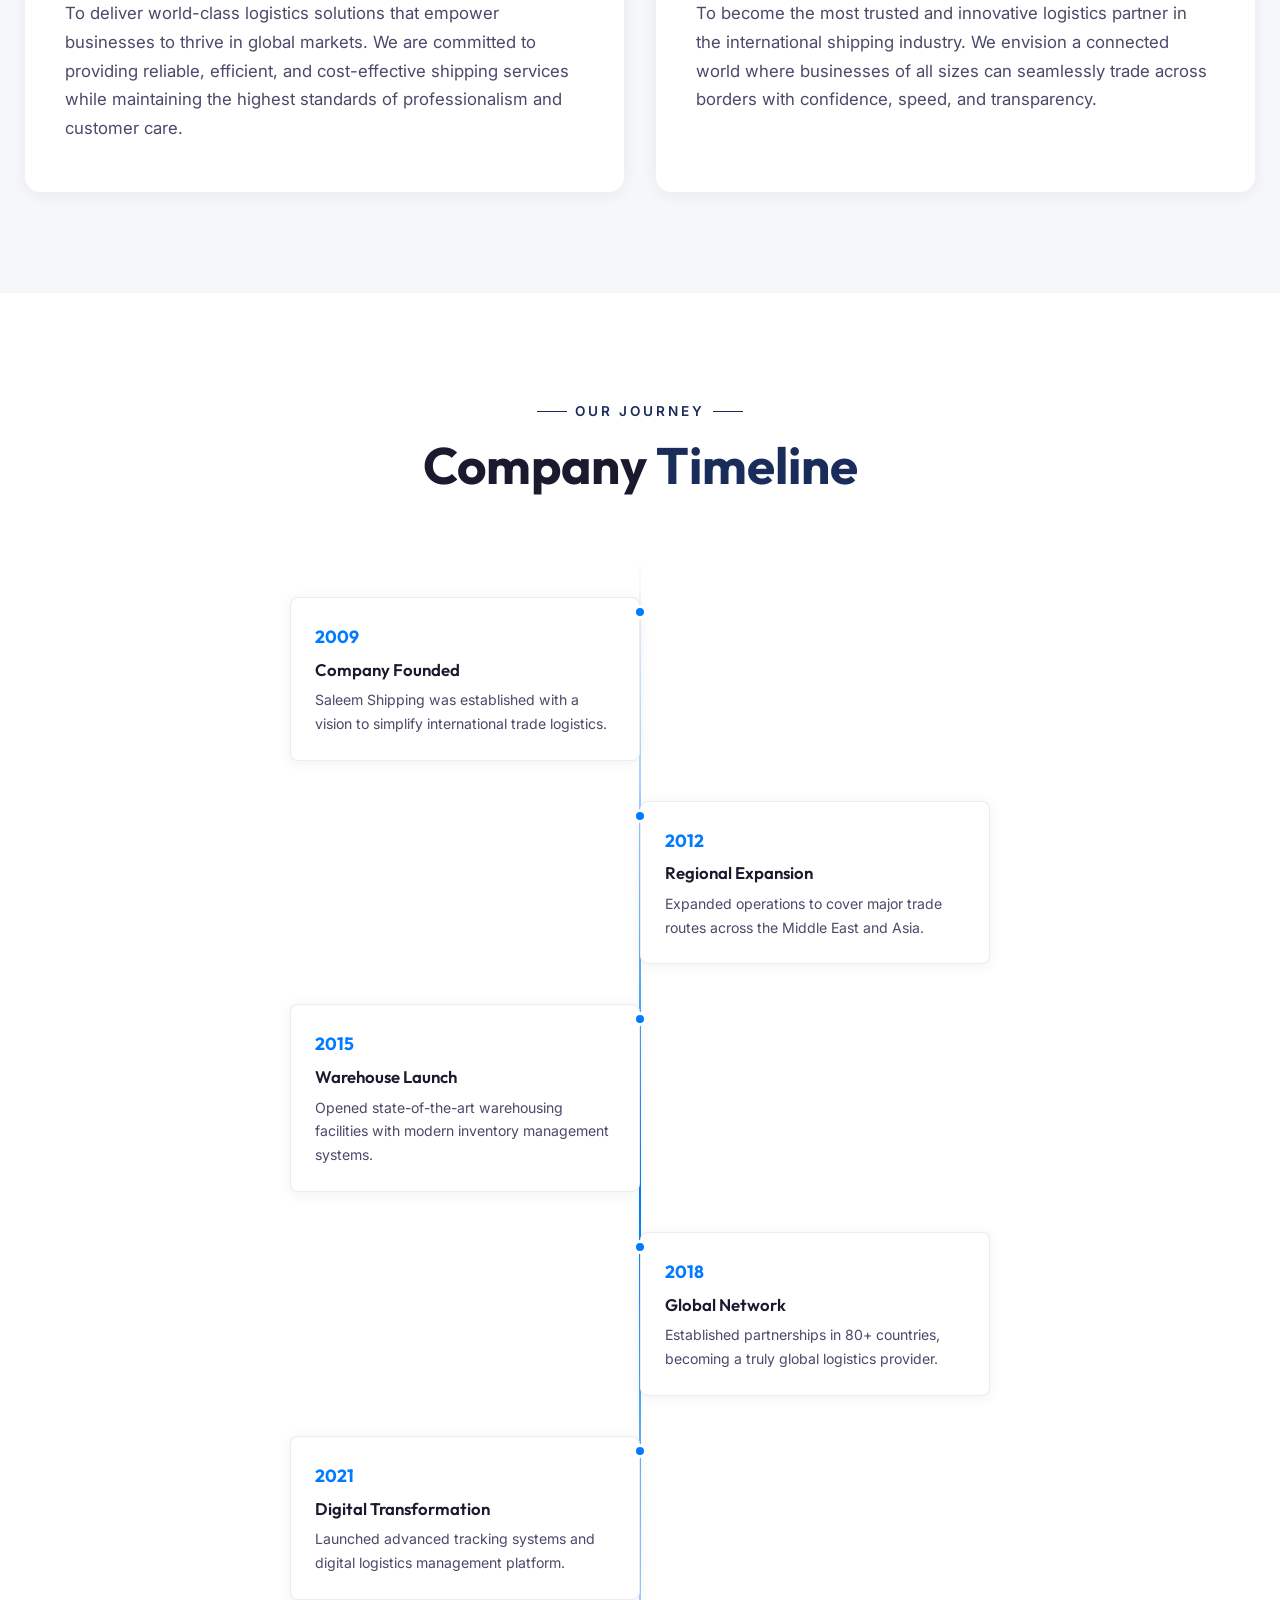
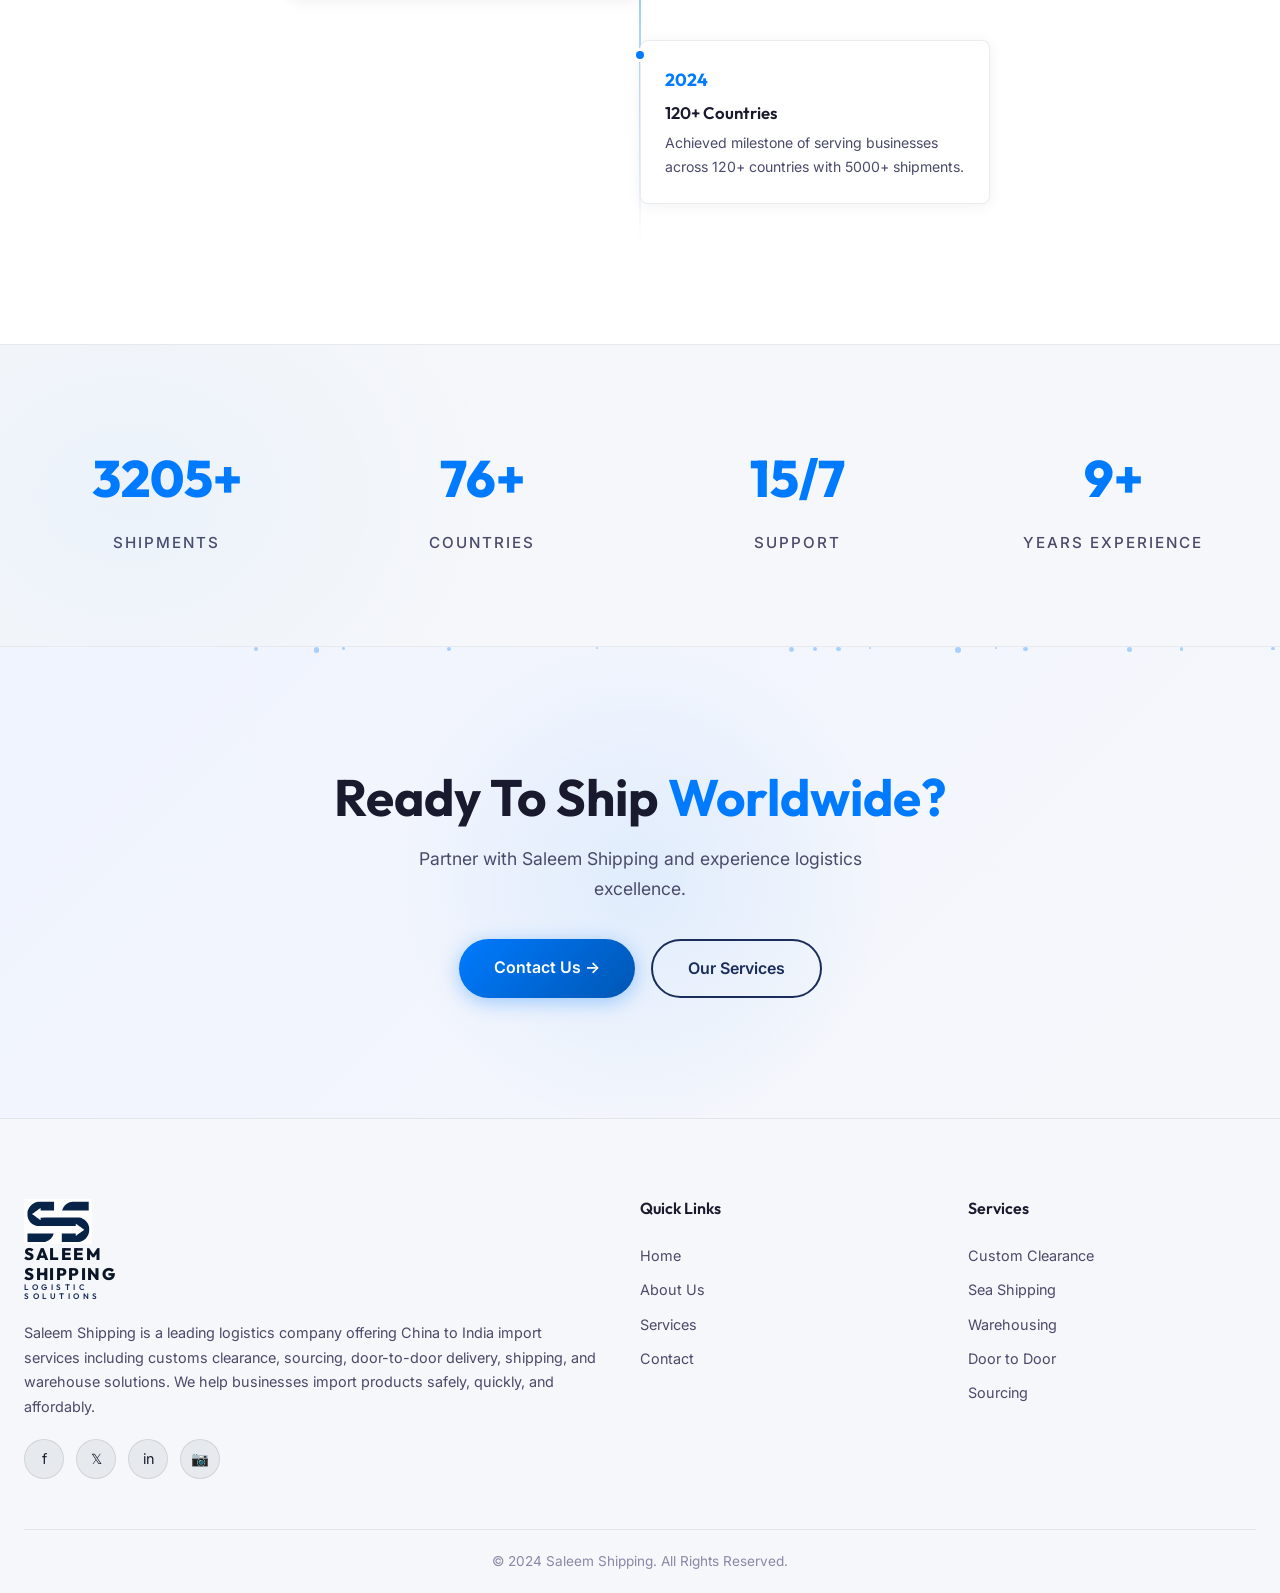
==== commit 2d56b87b: "Replace loader ship with brand logo" ====
--- a/about.html
+++ b/about.html
@@ -14,10 +14,9 @@
 
 <!-- Loader -->
 <div id="loader">
-  <div class="loader-container-icon">
-    <div class="loader-ship"></div>
-    <div class="loader-wave"></div>
-  </div>
+  <div class="loader-logo">
+      <img src="assets/logo.svg" alt="Saleem Shipping Logo" class="loader-logo-img">
+    </div>
   <div class="loader-bar"><div class="loader-bar-inner"></div></div>
   <p class="loader-text">Saleem Shipping</p>
 </div>
@@ -25,7 +24,14 @@
 <!-- Navbar -->
 <nav class="navbar" id="navbar">
   <div class="container">
-    <a href="index.html" class="nav-logo">SALEEM <span>SHIPPING</span></a>
+        <a href="index.html" class="nav-logo" aria-label="Saleem Shipping">
+      <img src="assets/logo.svg" alt="SS Logo" class="logo-svg">
+      <div class="logo-text-wrap">
+        <span class="logo-title">SALEEM SHIPPING</span>
+        <span class="logo-subtitle">LOGISTIC SOLUTIONS</span>
+      </div>
+    </a>
+
     <div class="nav-links" id="navLinks">
       <a href="index.html">Home</a>
       <a href="about.html" class="active">About Us</a>
@@ -207,7 +213,14 @@
   <div class="container">
     <div class="footer-grid">
       <div class="footer-brand">
-        <div class="logo">SALEEM <span>SHIPPING</span></div>
+                <div class="logo">
+          <img src="assets/logo.svg" alt="SS Logo" class="logo-svg">
+          <div class="logo-text-wrap">
+            <span class="logo-title">SALEEM SHIPPING</span>
+            <span class="logo-subtitle">LOGISTIC SOLUTIONS</span>
+          </div>
+        </div>
+
         <p>Saleem Shipping is a leading logistics company offering China to India import services including customs clearance, sourcing, door-to-door delivery, shipping, and warehouse solutions. We help businesses import products safely, quickly, and affordably.</p>
         <div class="social-links">
           <a href="#" aria-label="Facebook">f</a>
@@ -246,3 +259,7 @@
 <script src="js/main.js"></script>
 </body>
 </html>
+
+
+
+
--- a/css/base.css
+++ b/css/base.css
@@ -22,25 +22,33 @@
 /* Loader — Light theme */
 #loader { position:fixed; inset:0; background:var(--white); z-index:10000; display:flex; flex-direction:column; align-items:center; justify-content:center; transition:opacity .6s, visibility .6s; }
 #loader.hidden { opacity:0; visibility:hidden; }
-.loader-container-icon { width:80px; height:60px; position:relative; margin-bottom:30px; }
-.loader-ship { width:80px; height:40px; background:var(--orange); border-radius:0 0 12px 12px; position:relative; animation:shipBob 1.5s ease-in-out infinite; }
-.loader-ship::before { content:''; position:absolute; top:-15px; left:20px; width:20px; height:15px; background:var(--navy); border-radius:3px 3px 0 0; }
-.loader-ship::after { content:''; position:absolute; top:-25px; left:25px; width:3px; height:12px; background:rgba(10,22,40,0.4); }
-.loader-wave { height:8px; background:linear-gradient(90deg,transparent,rgba(10,22,40,0.08),transparent); border-radius:4px; animation:waveMove 1.5s ease-in-out infinite; }
+.loader-logo { position:relative; margin-bottom:20px; }
+.loader-logo-img { height:60px; width:auto; animation:logoBob 2s ease-in-out infinite; }
 .loader-bar { width:200px; height:3px; background:rgba(10,22,40,0.08); border-radius:3px; overflow:hidden; margin-top:20px; }
 .loader-bar-inner { height:100%; width:0%; background:linear-gradient(90deg,var(--orange),var(--orange-glow)); border-radius:3px; animation:loadBar 2s ease-in-out forwards; }
 .loader-text { margin-top:15px; font-family:var(--font-heading); font-size:.9rem; letter-spacing:3px; text-transform:uppercase; color:var(--text-muted); }
-@keyframes shipBob { 0%,100%{transform:translateY(0) rotate(0)} 50%{transform:translateY(-8px) rotate(-3deg)} }
-@keyframes waveMove { 0%,100%{transform:translateX(-20px)} 50%{transform:translateX(20px)} }
+@keyframes logoBob { 0%,100%{transform:translateY(0)} 50%{transform:translateY(-8px)} }
 @keyframes loadBar { 0%{width:0} 100%{width:100%} }
 
 /* Navbar — Light */
 .navbar { position:fixed; top:0; left:0; width:100%; z-index:1000; padding:20px 0; transition:var(--transition); background:transparent; }
 .navbar.scrolled { background:rgba(255,255,255,0.95); backdrop-filter:blur(20px); border-bottom:1px solid rgba(10,22,40,0.08); padding:12px 0; box-shadow:0 2px 20px rgba(10,22,40,0.06); }
 .navbar .container { display:flex; align-items:center; justify-content:space-between; }
-.nav-logo { font-family:var(--font-heading); font-size:1.6rem; font-weight:800; display:flex; align-items:center; gap:8px; color:var(--white); }
-.navbar.scrolled .nav-logo { color:var(--navy); }
-.nav-logo span { color:var(--orange); }
+.nav-logo { display:flex; align-items:center; gap:10px; transition:var(--transition); }
+.logo-svg { height: 42px; width: auto; display: block; transition: var(--transition); }
+.navbar:not(.scrolled):not(.light-page) .logo-svg { filter: brightness(0) invert(1); }
+.logo-text-wrap { display:flex; flex-direction:column; line-height:1.15; }
+.logo-text-wrap .logo-title { font-family:var(--font-heading); font-weight:800; font-size:1.05rem; letter-spacing:1.5px; text-transform:uppercase; color:var(--white); transition:var(--transition); }
+.logo-text-wrap .logo-subtitle { font-family:var(--font-heading); font-weight:600; font-size:0.5rem; letter-spacing:3.5px; text-transform:uppercase; color:rgba(255,255,255,0.65); transition:var(--transition); }
+.navbar.scrolled .logo-text-wrap .logo-title,
+.navbar.light-page .logo-text-wrap .logo-title { color:var(--navy); }
+.navbar.scrolled .logo-text-wrap .logo-subtitle,
+.navbar.light-page .logo-text-wrap .logo-subtitle { color:var(--navy-mid); }
+.footer .logo { display:flex; align-items:center; gap:10px; margin-bottom:5px; }
+.footer .logo-svg { height:45px; filter:none; }
+.footer .logo-text-wrap .logo-title { color:var(--navy); }
+.footer .logo-text-wrap .logo-subtitle { color:var(--navy-mid); }
+
 .nav-links { display:flex; align-items:center; gap:35px; }
 .nav-links a { font-weight:500; font-size:.95rem; letter-spacing:.3px; position:relative; padding:5px 0; color:rgba(255,255,255,0.85); }
 .navbar.scrolled .nav-links a { color:var(--text-body); }
@@ -48,10 +56,10 @@
 .nav-links a:hover::after, .nav-links a.active::after { width:100%; }
 .nav-links a:hover { color:var(--navy); }
 .navbar.scrolled .nav-links a:hover { color:var(--navy); }
-.nav-links > a:last-child { background:linear-gradient(135deg,var(--orange),var(--orange-dark)); padding:10px 24px !important; border-radius:50px; font-weight:600; color:var(--white) !important; box-shadow:0 4px 15px rgba(255,107,43,0.3); }
+.nav-links > a:last-child { background:linear-gradient(135deg,var(--orange),var(--orange-dark)); padding:10px 24px !important; border-radius:50px; font-weight:600; color:var(--white) !important; box-shadow:0 4px 15px rgba(0,123,255,0.3); }
 .nav-links > a:last-child::after { display:none !important; }
-.nav-links > a:last-child:hover { transform:translateY(-2px); box-shadow:0 6px 25px rgba(255,107,43,0.45); color:var(--white) !important; }
-.nav-cta { background:linear-gradient(135deg,var(--orange),var(--orange-dark)); padding:10px 24px; border-radius:50px; font-weight:600; font-size:.9rem; border:none; color:var(--white); cursor:pointer; transition:var(--transition); box-shadow:0 4px 15px rgba(255,107,43,0.3); }
+.nav-links > a:last-child:hover { transform:translateY(-2px); box-shadow:0 6px 25px rgba(0,123,255,0.45); color:var(--white) !important; }
+.nav-cta { background:linear-gradient(135deg,var(--orange),var(--orange-dark)); padding:10px 24px; border-radius:50px; font-weight:600; font-size:.9rem; border:none; color:var(--white); cursor:pointer; transition:var(--transition); box-shadow:0 4px 15px rgba(0,123,255,0.3); }
 .nav-cta:hover { transform:translateY(-2px); box-shadow:var(--shadow-glow); }
 
 /* Navbar on light pages (non-hero pages) */
@@ -76,8 +84,8 @@
 .dropdown-menu a .dd-icon { font-size:1.1rem; width:28px; text-align:center; flex-shrink:0; }
 .dropdown-menu .dd-divider { height:1px; background:rgba(10,22,40,0.06); margin:4px 0; }
 .dropdown-menu a.dd-all { color:var(--navy-mid) !important; font-weight:600; }
-.dropdown-menu a.active-service { background:rgba(255,107,43,0.08); color:var(--orange) !important; font-weight:600; border-left:3px solid var(--orange); padding-left:17px; }
-.dropdown-menu a.active-service:hover { background:rgba(255,107,43,0.12); }
+.dropdown-menu a.active-service { background:rgba(0,123,255,0.08); color:var(--orange) !important; font-weight:600; border-left:3px solid var(--orange); padding-left:17px; }
+.dropdown-menu a.active-service:hover { background:rgba(0,123,255,0.12); }
 
 .hamburger { display:none; flex-direction:column; gap:5px; cursor:pointer; z-index:1001; }
 .hamburger span { width:28px; height:2.5px; background:var(--white); border-radius:2px; transition:var(--transition); }
@@ -103,9 +111,9 @@
 .hero-buttons { display:flex; gap:16px; flex-wrap:wrap; }
 .hero .btn-secondary { border-color:rgba(255,255,255,0.5); color:var(--white); backdrop-filter:blur(5px); background:rgba(255,255,255,0.1); }
 .hero .btn-secondary:hover { border-color:var(--orange); color:var(--orange); }
-.btn-primary { background:linear-gradient(135deg,var(--orange),var(--orange-dark)); color:var(--white); padding:15px 35px; border-radius:50px; font-weight:600; font-size:1rem; border:none; cursor:pointer; transition:var(--transition); box-shadow:0 4px 20px rgba(255,107,43,0.35); position:relative; overflow:hidden; }
+.btn-primary { background:linear-gradient(135deg,var(--orange),var(--orange-dark)); color:var(--white); padding:15px 35px; border-radius:50px; font-weight:600; font-size:1rem; border:none; cursor:pointer; transition:var(--transition); box-shadow:0 4px 20px rgba(0,123,255,0.35); position:relative; overflow:hidden; }
 .btn-primary::before { content:''; position:absolute; inset:0; background:linear-gradient(135deg,rgba(255,255,255,0.2),transparent); opacity:0; transition:var(--transition); }
-.btn-primary:hover { transform:translateY(-3px); box-shadow:0 8px 35px rgba(255,107,43,0.5); }
+.btn-primary:hover { transform:translateY(-3px); box-shadow:0 8px 35px rgba(0,123,255,0.5); }
 .btn-primary:hover::before { opacity:1; }
 .btn-secondary { background:transparent; border:2px solid rgba(255,255,255,0.25); color:var(--white); padding:14px 35px; border-radius:50px; font-weight:600; font-size:1rem; cursor:pointer; transition:var(--transition); backdrop-filter:blur(5px); }
 .btn-secondary:hover { border-color:var(--orange); color:var(--orange); transform:translateY(-3px); }
@@ -120,8 +128,13 @@
 
 /* Floating particles */
 .particles { position:absolute; inset:0; pointer-events:none; overflow:hidden; z-index:1; }
-.particle { position:absolute; width:4px; height:4px; background:rgba(255,107,43,0.3); border-radius:50%; animation:floatParticle 15s infinite linear; }
+.particle { position:absolute; width:4px; height:4px; background:rgba(0,123,255,0.3); border-radius:50%; animation:floatParticle 15s infinite linear; }
 @keyframes floatParticle { 0%{transform:translateY(100vh) rotate(0);opacity:0} 10%{opacity:1} 90%{opacity:1} 100%{transform:translateY(-10vh) rotate(720deg);opacity:0} }
 
 /* Hero video fallback gradient */
 @keyframes heroGradient { 0%{background-position:0% 50%} 50%{background-position:100% 50%} 100%{background-position:0% 50%} }
+
+
+
+
+
--- a/css/sections.css
+++ b/css/sections.css
@@ -13,39 +13,39 @@
 .svc-card-accent { width:100%; height:4px; background:linear-gradient(90deg,var(--orange),var(--navy-mid),var(--orange)); border-radius:0 0 4px 4px; margin-bottom:28px; opacity:0.7; transition:all 0.4s ease; }
 .svc-card:hover .svc-card-accent { opacity:1; height:5px; background:linear-gradient(90deg,var(--orange),var(--orange-glow),var(--orange)); }
 .svc-step { position:absolute; top:18px; right:20px; font-family:var(--font-heading); font-size:2.8rem; font-weight:900; color:rgba(10,22,40,0.04); line-height:1; letter-spacing:-2px; transition:all 0.4s ease; pointer-events:none; }
-.svc-card:hover .svc-step { color:rgba(255,107,43,0.1); transform:scale(1.1); }
+.svc-card:hover .svc-step { color:rgba(0,123,255,0.1); transform:scale(1.1); }
 .svc-icon-wrap { width:72px; height:72px; border-radius:20px; background:linear-gradient(145deg,#f0f4ff,#fff8f4); border:1px solid rgba(10,22,40,0.06); display:flex; align-items:center; justify-content:center; margin:0 auto 22px; font-size:2rem; position:relative; z-index:1; transition:all 0.4s ease; box-shadow:0 4px 15px rgba(10,22,40,0.04); }
-.svc-card:hover .svc-icon-wrap { transform:translateY(-6px) scale(1.05); box-shadow:0 12px 30px rgba(255,107,43,0.12); border-color:rgba(255,107,43,0.2); background:linear-gradient(145deg,#fff8f4,#fff0e8); }
+.svc-card:hover .svc-icon-wrap { transform:translateY(-6px) scale(1.05); box-shadow:0 12px 30px rgba(0,123,255,0.12); border-color:rgba(0,123,255,0.2); background:linear-gradient(145deg,#fff8f4,#fff0e8); }
 .svc-card h3 { margin-bottom:12px; font-size:1.15rem; position:relative; z-index:1; color:var(--text-dark); }
 .svc-card p { font-size:.92rem; position:relative; z-index:1; color:var(--text-body); line-height:1.7; }
 .svc-card.has-navigate { display:flex; flex-direction:column; align-items:center; }
 .svc-card.has-navigate p { margin-bottom:22px; }
-.svc-card:hover { transform:translateY(-12px); box-shadow:0 20px 50px rgba(10,22,40,0.1),0 0 0 1px rgba(255,107,43,0.1); border-color:rgba(255,107,43,0.15); }
+.svc-card:hover { transform:translateY(-12px); box-shadow:0 20px 50px rgba(10,22,40,0.1),0 0 0 1px rgba(0,123,255,0.1); border-color:rgba(0,123,255,0.15); }
 .svc-card::after { content:''; position:absolute; bottom:0; left:50%; transform:translateX(-50%); width:0; height:3px; background:linear-gradient(90deg,var(--orange),var(--orange-glow)); transition:all 0.4s ease; border-radius:3px 3px 0 0; }
 .svc-card:hover::after { width:60%; }
-.service-navigate-btn { position:relative; z-index:2; display:inline-flex; align-items:center; gap:8px; margin-top:auto; padding:10px 28px; background:linear-gradient(135deg,var(--orange),var(--orange-dark)); color:var(--white); border:none; border-radius:50px; font-family:var(--font-body); font-size:.88rem; font-weight:600; cursor:pointer; transition:all 0.3s ease; box-shadow:0 4px 15px rgba(255,107,43,0.25); letter-spacing:.3px; }
-.service-navigate-btn:hover { transform:translateY(-2px); box-shadow:0 6px 25px rgba(255,107,43,0.4); background:linear-gradient(135deg,var(--orange-dark),var(--orange)); }
-.service-navigate-btn:active { transform:translateY(0); box-shadow:0 2px 10px rgba(255,107,43,0.3); }
+.service-navigate-btn { position:relative; z-index:2; display:inline-flex; align-items:center; gap:8px; margin-top:auto; padding:10px 28px; background:linear-gradient(135deg,var(--orange),var(--orange-dark)); color:var(--white); border:none; border-radius:50px; font-family:var(--font-body); font-size:.88rem; font-weight:600; cursor:pointer; transition:all 0.3s ease; box-shadow:0 4px 15px rgba(0,123,255,0.25); letter-spacing:.3px; }
+.service-navigate-btn:hover { transform:translateY(-2px); box-shadow:0 6px 25px rgba(0,123,255,0.4); background:linear-gradient(135deg,var(--orange-dark),var(--orange)); }
+.service-navigate-btn:active { transform:translateY(0); box-shadow:0 2px 10px rgba(0,123,255,0.3); }
 
 /* ===== WHY CHOOSE US V2 — Premium ===== */
 .why-choose-v2 { background:var(--bg-secondary); position:relative; overflow:hidden; }
-.why-choose-v2::before { content:''; position:absolute; top:-200px; right:-200px; width:500px; height:500px; background:radial-gradient(circle,rgba(255,107,43,0.05),transparent 70%); pointer-events:none; border-radius:50%; }
+.why-choose-v2::before { content:''; position:absolute; top:-200px; right:-200px; width:500px; height:500px; background:radial-gradient(circle,rgba(0,123,255,0.05),transparent 70%); pointer-events:none; border-radius:50%; }
 .why-choose-v2::after { content:''; position:absolute; bottom:-200px; left:-200px; width:500px; height:500px; background:radial-gradient(circle,rgba(26,45,90,0.04),transparent 70%); pointer-events:none; border-radius:50%; }
 .why-grid-v2 { display:flex; flex-wrap:wrap; justify-content:center; gap:24px; max-width:1100px; margin:0 auto; }
 .why-item { flex:0 1 calc(50% - 20px); min-width:400px; display:flex; align-items:flex-start; gap:20px; padding:32px 28px; background:var(--white); border:1px solid rgba(10,22,40,0.06); border-radius:var(--radius-md); transition:all 0.5s cubic-bezier(0.25,0.46,0.45,0.94); position:relative; overflow:hidden; box-shadow:0 2px 15px rgba(10,22,40,0.03); }
 .why-item::before { content:''; position:absolute; left:0; top:0; bottom:0; width:4px; background:linear-gradient(180deg,var(--orange),var(--navy-mid)); border-radius:4px 0 0 4px; opacity:0; transition:all 0.4s ease; }
 .why-item:hover::before { opacity:1; }
-.why-item:hover { transform:translateY(-6px) translateX(4px); box-shadow:0 15px 40px rgba(10,22,40,0.08); border-color:rgba(255,107,43,0.12); }
+.why-item:hover { transform:translateY(-6px) translateX(4px); box-shadow:0 15px 40px rgba(10,22,40,0.08); border-color:rgba(0,123,255,0.12); }
 .why-item-num { font-family:var(--font-heading); font-size:1.8rem; font-weight:900; color:rgba(10,22,40,0.06); line-height:1; flex-shrink:0; min-width:38px; transition:all 0.4s ease; }
-.why-item:hover .why-item-num { color:rgba(255,107,43,0.2); }
-.why-item-icon { width:54px; height:54px; border-radius:14px; background:linear-gradient(145deg,var(--orange),var(--orange-dark)); display:flex; align-items:center; justify-content:center; font-size:1.5rem; color:var(--white); flex-shrink:0; box-shadow:0 6px 20px rgba(255,107,43,0.25); transition:all 0.4s ease; }
-.why-item:hover .why-item-icon { transform:scale(1.08) rotate(-5deg); box-shadow:0 10px 30px rgba(255,107,43,0.35); }
+.why-item:hover .why-item-num { color:rgba(0,123,255,0.2); }
+.why-item-icon { width:54px; height:54px; border-radius:14px; background:linear-gradient(145deg,var(--orange),var(--orange-dark)); display:flex; align-items:center; justify-content:center; font-size:1.5rem; color:var(--white); flex-shrink:0; box-shadow:0 6px 20px rgba(0,123,255,0.25); transition:all 0.4s ease; }
+.why-item:hover .why-item-icon { transform:scale(1.08) rotate(-5deg); box-shadow:0 10px 30px rgba(0,123,255,0.35); }
 .why-item-content h3 { margin-bottom:8px; color:var(--text-dark); font-size:1.1rem; }
 .why-item-content p { color:var(--text-body); font-size:.92rem; line-height:1.7; }
 
 /* ===== STATS — Light ===== */
 .stats-section { background:var(--bg-secondary); border-top:1px solid rgba(10,22,40,0.06); border-bottom:1px solid rgba(10,22,40,0.06); padding:70px 0; position:relative; overflow:hidden; }
-.stats-section::before { content:''; position:absolute; top:-50%; left:-20%; width:60%; height:200%; background:radial-gradient(ellipse,rgba(255,107,43,0.04),transparent 70%); pointer-events:none; }
+.stats-section::before { content:''; position:absolute; top:-50%; left:-20%; width:60%; height:200%; background:radial-gradient(ellipse,rgba(0,123,255,0.04),transparent 70%); pointer-events:none; }
 .stats-grid { display:grid; grid-template-columns:repeat(auto-fit,minmax(200px,1fr)); gap:30px; text-align:center; }
 .stat-item { padding:20px; }
 .stat-number { font-family:var(--font-heading); font-size:clamp(2.5rem,4vw,3.5rem); font-weight:800; color:var(--orange); margin-bottom:8px; }
@@ -78,7 +78,7 @@
 
 /* ===== CTA — Light ===== */
 .cta-section { padding:120px 0; background:linear-gradient(135deg,var(--accent-light),var(--bg-secondary)); text-align:center; position:relative; overflow:hidden; }
-.cta-section::before { content:''; position:absolute; width:500px; height:500px; background:radial-gradient(circle,rgba(255,107,43,0.08),transparent 70%); top:50%; left:50%; transform:translate(-50%,-50%); border-radius:50%; }
+.cta-section::before { content:''; position:absolute; width:500px; height:500px; background:radial-gradient(circle,rgba(0,123,255,0.08),transparent 70%); top:50%; left:50%; transform:translate(-50%,-50%); border-radius:50%; }
 .cta-section h2 { position:relative; z-index:2; margin-bottom:16px; color:var(--text-dark); }
 .cta-section p { position:relative; z-index:2; max-width:500px; margin:0 auto 35px; font-size:1.1rem; color:var(--text-body); }
 .cta-buttons { display:flex; gap:16px; justify-content:center; flex-wrap:wrap; position:relative; z-index:2; }
@@ -89,8 +89,8 @@
 /* ===== FOOTER — Light ===== */
 .footer { background:var(--bg-secondary); padding:80px 0 0; position:relative; overflow:hidden; border-top:1px solid rgba(10,22,40,0.08); }
 .footer-grid { display:grid; grid-template-columns:2fr 1fr 1fr; gap:40px; margin-bottom:50px; }
-.footer-brand .logo { font-family:var(--font-heading); font-size:1.5rem; font-weight:800; margin-bottom:16px; color:var(--navy); }
-.footer-brand .logo span { color:var(--orange); }
+.footer-brand .logo { margin-bottom:20px; color:var(--navy); display:inline-block; width: 140px; }
+
 .footer-brand p { font-size:.9rem; color:var(--text-body); margin-bottom:20px; }
 .social-links { display:flex; gap:12px; }
 .social-links a { width:40px; height:40px; border-radius:50%; background:rgba(10,22,40,0.06); border:1px solid rgba(10,22,40,0.1); display:flex; align-items:center; justify-content:center; transition:var(--transition); font-size:.9rem; color:var(--text-dark); }
@@ -111,3 +111,6 @@
 .whatsapp-btn { position:fixed; bottom:30px; right:30px; width:56px; height:56px; background:#25d366; border-radius:50%; display:flex; align-items:center; justify-content:center; font-size:1.6rem; color:#fff; z-index:999; box-shadow:0 4px 20px rgba(37,211,102,0.4); transition:var(--transition); animation:whatsappPulse 2s infinite; }
 .whatsapp-btn:hover { transform:scale(1.1); }
 @keyframes whatsappPulse { 0%,100%{box-shadow:0 4px 20px rgba(37,211,102,0.4)} 50%{box-shadow:0 4px 30px rgba(37,211,102,0.6)} }
+
+
+
--- a/css/pages.css
+++ b/css/pages.css
@@ -3,7 +3,7 @@
 .page-hero .hero-video-bg { position:absolute; inset:0; z-index:0; }
 .page-hero .hero-video-bg video { width:100%; height:100%; object-fit:cover; }
 .page-hero .hero-video-overlay { position:absolute; inset:0; z-index:1; background:linear-gradient(135deg,rgba(10,22,40,0.65),rgba(10,22,40,0.55)); backdrop-filter:blur(1px); }
-.page-hero::before { content:''; position:absolute; inset:0; z-index:1; background:radial-gradient(ellipse at center,rgba(255,107,43,0.08),transparent 70%); pointer-events:none; }
+.page-hero::before { content:''; position:absolute; inset:0; z-index:1; background:radial-gradient(ellipse at center,rgba(0,123,255,0.08),transparent 70%); pointer-events:none; }
 .page-hero .container { position:relative; z-index:3; }
 .page-hero h1 { position:relative; z-index:2; margin-bottom:16px; color:#fff; }
 .page-hero h1 .text-orange { color:var(--orange); }
@@ -17,20 +17,20 @@
 .about-grid { display:grid; grid-template-columns:1fr 1fr; gap:60px; align-items:center; }
 .about-image { border-radius:var(--radius-lg); overflow:hidden; position:relative; }
 .about-image img { width:100%; height:400px; object-fit:cover; border-radius:var(--radius-lg); }
-.about-image .exp-badge { position:absolute; bottom:20px; right:20px; background:var(--orange); padding:16px 24px; border-radius:var(--radius-sm); text-align:center; color:var(--white); box-shadow:0 8px 25px rgba(255,107,43,0.3); }
+.about-image .exp-badge { position:absolute; bottom:20px; right:20px; background:var(--orange); padding:16px 24px; border-radius:var(--radius-sm); text-align:center; color:var(--white); box-shadow:0 8px 25px rgba(0,123,255,0.3); }
 .about-image .exp-badge .num { font-family:var(--font-heading); font-size:2rem; font-weight:800; }
 .about-image .exp-badge span { font-size:.8rem; display:block; }
 .about-text h2 { margin-bottom:20px; color:var(--text-dark); }
 .about-text p { margin-bottom:16px; color:var(--text-body); }
 .about-features { display:flex; flex-direction:column; gap:12px; margin-top:20px; }
 .about-features .feat { display:flex; align-items:center; gap:12px; font-weight:500; color:var(--text-dark); }
-.about-features .feat .check { width:24px; height:24px; background:rgba(255,107,43,0.12); border-radius:50%; display:flex; align-items:center; justify-content:center; color:var(--orange); font-size:.8rem; flex-shrink:0; }
+.about-features .feat .check { width:24px; height:24px; background:rgba(0,123,255,0.12); border-radius:50%; display:flex; align-items:center; justify-content:center; color:var(--orange); font-size:.8rem; flex-shrink:0; }
 
 /* Mission Vision */
 .mission-vision { background:var(--bg-secondary); }
 .mv-grid { display:grid; grid-template-columns:1fr 1fr; gap:30px; }
 .mv-card { padding:50px 40px; background:var(--white); border:1px solid rgba(10,22,40,0.06); border-radius:var(--radius-md); transition:var(--transition); box-shadow:var(--shadow-sm); }
-.mv-card:hover { border-color:rgba(255,107,43,0.25); transform:translateY(-5px); box-shadow:var(--shadow-md); }
+.mv-card:hover { border-color:rgba(0,123,255,0.25); transform:translateY(-5px); box-shadow:var(--shadow-md); }
 .mv-card .mv-icon { font-size:2.5rem; margin-bottom:20px; }
 .mv-card h3 { margin-bottom:16px; color:var(--navy-mid); }
 .mv-card p { color:var(--text-body); }
@@ -42,7 +42,7 @@
 .timeline-item { display:flex; justify-content:flex-end; padding:20px 0; width:50%; position:relative; }
 .timeline-item:nth-child(even) { margin-left:50%; justify-content:flex-start; }
 .timeline-content { background:var(--white); border:1px solid rgba(10,22,40,0.08); border-radius:var(--radius-sm); padding:24px; max-width:350px; transition:var(--transition); box-shadow:var(--shadow-sm); }
-.timeline-content:hover { border-color:rgba(255,107,43,0.25); box-shadow:var(--shadow-md); }
+.timeline-content:hover { border-color:rgba(0,123,255,0.25); box-shadow:var(--shadow-md); }
 .timeline-content .year { color:var(--orange); font-weight:700; font-family:var(--font-heading); font-size:1.1rem; }
 .timeline-content h3 { margin:8px 0; font-size:1.05rem; color:var(--text-dark); }
 .timeline-content p { font-size:.88rem; color:var(--text-body); }
@@ -55,9 +55,9 @@
 .why-card { background:var(--white); border:1px solid rgba(10,22,40,0.06); border-radius:var(--radius-md); padding:32px 28px; text-align:center; transition:all 0.4s cubic-bezier(0.25,0.46,0.45,0.94); position:relative; overflow:hidden; box-shadow:0 2px 15px rgba(10,22,40,0.04); }
 .why-card::before { content:''; position:absolute; top:0; left:0; right:0; height:4px; background:linear-gradient(90deg,var(--orange),var(--navy-mid)); border-radius:var(--radius-md) var(--radius-md) 0 0; opacity:0; transition:opacity 0.4s ease; }
 .why-card:hover::before { opacity:1; }
-.why-card:hover { transform:translateY(-8px); box-shadow:0 15px 40px rgba(10,22,40,0.1); border-color:rgba(255,107,43,0.15); }
-.icon-circle { width:64px; height:64px; border-radius:16px; background:linear-gradient(145deg,var(--orange),var(--orange-dark)); display:flex; align-items:center; justify-content:center; font-size:1.6rem; margin:0 auto 20px; box-shadow:0 6px 20px rgba(255,107,43,0.25); color:var(--white); transition:all 0.4s ease; }
-.why-card:hover .icon-circle { transform:scale(1.1) rotate(-5deg); box-shadow:0 10px 30px rgba(255,107,43,0.35); }
+.why-card:hover { transform:translateY(-8px); box-shadow:0 15px 40px rgba(10,22,40,0.1); border-color:rgba(0,123,255,0.15); }
+.icon-circle { width:64px; height:64px; border-radius:16px; background:linear-gradient(145deg,var(--orange),var(--orange-dark)); display:flex; align-items:center; justify-content:center; font-size:1.6rem; margin:0 auto 20px; box-shadow:0 6px 20px rgba(0,123,255,0.25); color:var(--white); transition:all 0.4s ease; }
+.why-card:hover .icon-circle { transform:scale(1.1) rotate(-5deg); box-shadow:0 10px 30px rgba(0,123,255,0.35); }
 .why-card h3 { margin-bottom:10px; font-size:1.1rem; color:var(--text-dark); }
 .why-card p { font-size:.92rem; color:var(--text-body); line-height:1.7; }
 
@@ -73,8 +73,8 @@
 .service-detail-content ul li { padding:8px 0; padding-left:20px; position:relative; color:var(--text-body); font-size:.95rem; }
 .service-detail-content ul li::before { content:'▸'; position:absolute; left:0; color:var(--orange); }
 .service-visual { border-radius:var(--radius-md); overflow:hidden; height:350px; background:var(--bg-secondary); border:1px solid rgba(10,22,40,0.06); display:flex; align-items:center; justify-content:center; font-size:5rem; position:relative; }
-.service-visual img { width:85%; height:85%; object-fit:contain; animation:serviceFloat 4s ease-in-out infinite; filter:drop-shadow(0 10px 30px rgba(255,107,43,0.15)); transition:transform 0.4s ease, filter 0.4s ease; }
-.service-visual:hover img { transform:scale(1.08); filter:drop-shadow(0 15px 40px rgba(255,107,43,0.25)); }
+.service-visual img { width:85%; height:85%; object-fit:contain; animation:serviceFloat 4s ease-in-out infinite; filter:drop-shadow(0 10px 30px rgba(0,123,255,0.15)); transition:transform 0.4s ease, filter 0.4s ease; }
+.service-visual:hover img { transform:scale(1.08); filter:drop-shadow(0 15px 40px rgba(0,123,255,0.25)); }
 .service-visual::after { content:''; position:absolute; bottom:-10px; left:50%; transform:translateX(-50%); width:60%; height:20px; background:radial-gradient(ellipse,rgba(10,22,40,0.08),transparent); border-radius:50%; animation:serviceShadow 4s ease-in-out infinite; }
 @keyframes serviceFloat { 0%,100%{transform:translateY(0)} 50%{transform:translateY(-12px)} }
 @keyframes serviceShadow { 0%,100%{width:60%;opacity:1} 50%{width:50%;opacity:0.5} }
@@ -86,13 +86,13 @@
 .form-group { margin-bottom:20px; }
 .form-group label { display:block; margin-bottom:8px; font-weight:500; font-size:.9rem; color:var(--text-dark); }
 .form-group input, .form-group textarea, .form-group select { width:100%; padding:14px 18px; background:var(--bg-secondary); border:1px solid rgba(10,22,40,0.1); border-radius:var(--radius-sm); color:var(--text-dark); font-size:.95rem; font-family:var(--font-body); transition:var(--transition); outline:none; }
-.form-group input:focus, .form-group textarea:focus, .form-group select:focus { border-color:var(--orange); box-shadow:0 0 20px rgba(255,107,43,0.08); }
+.form-group input:focus, .form-group textarea:focus, .form-group select:focus { border-color:var(--orange); box-shadow:0 0 20px rgba(0,123,255,0.08); }
 .form-group textarea { min-height:120px; resize:vertical; }
 .form-group select option { background:var(--white); color:var(--text-dark); }
 .contact-info-cards { display:flex; flex-direction:column; gap:20px; }
 .contact-card { display:flex; gap:16px; align-items:flex-start; padding:24px; background:var(--white); border:1px solid rgba(10,22,40,0.06); border-radius:var(--radius-sm); transition:var(--transition); box-shadow:var(--shadow-sm); }
-.contact-card:hover { border-color:rgba(255,107,43,0.25); transform:translateX(5px); box-shadow:var(--shadow-md); }
-.contact-card .card-icon { width:50px; height:50px; border-radius:var(--radius-sm); background:linear-gradient(135deg,var(--orange),var(--orange-dark)); display:flex; align-items:center; justify-content:center; font-size:1.3rem; flex-shrink:0; color:var(--white); box-shadow:0 4px 15px rgba(255,107,43,0.25); }
+.contact-card:hover { border-color:rgba(0,123,255,0.25); transform:translateX(5px); box-shadow:var(--shadow-md); }
+.contact-card .card-icon { width:50px; height:50px; border-radius:var(--radius-sm); background:linear-gradient(135deg,var(--orange),var(--orange-dark)); display:flex; align-items:center; justify-content:center; font-size:1.3rem; flex-shrink:0; color:var(--white); box-shadow:0 4px 15px rgba(0,123,255,0.25); }
 .contact-card h4 { font-size:1rem; margin-bottom:4px; color:var(--text-dark); }
 .contact-card p { font-size:.9rem; color:var(--text-body); }
 .map-container { margin-top:20px; border-radius:var(--radius-md); overflow:hidden; height:250px; border:1px solid rgba(10,22,40,0.08); }
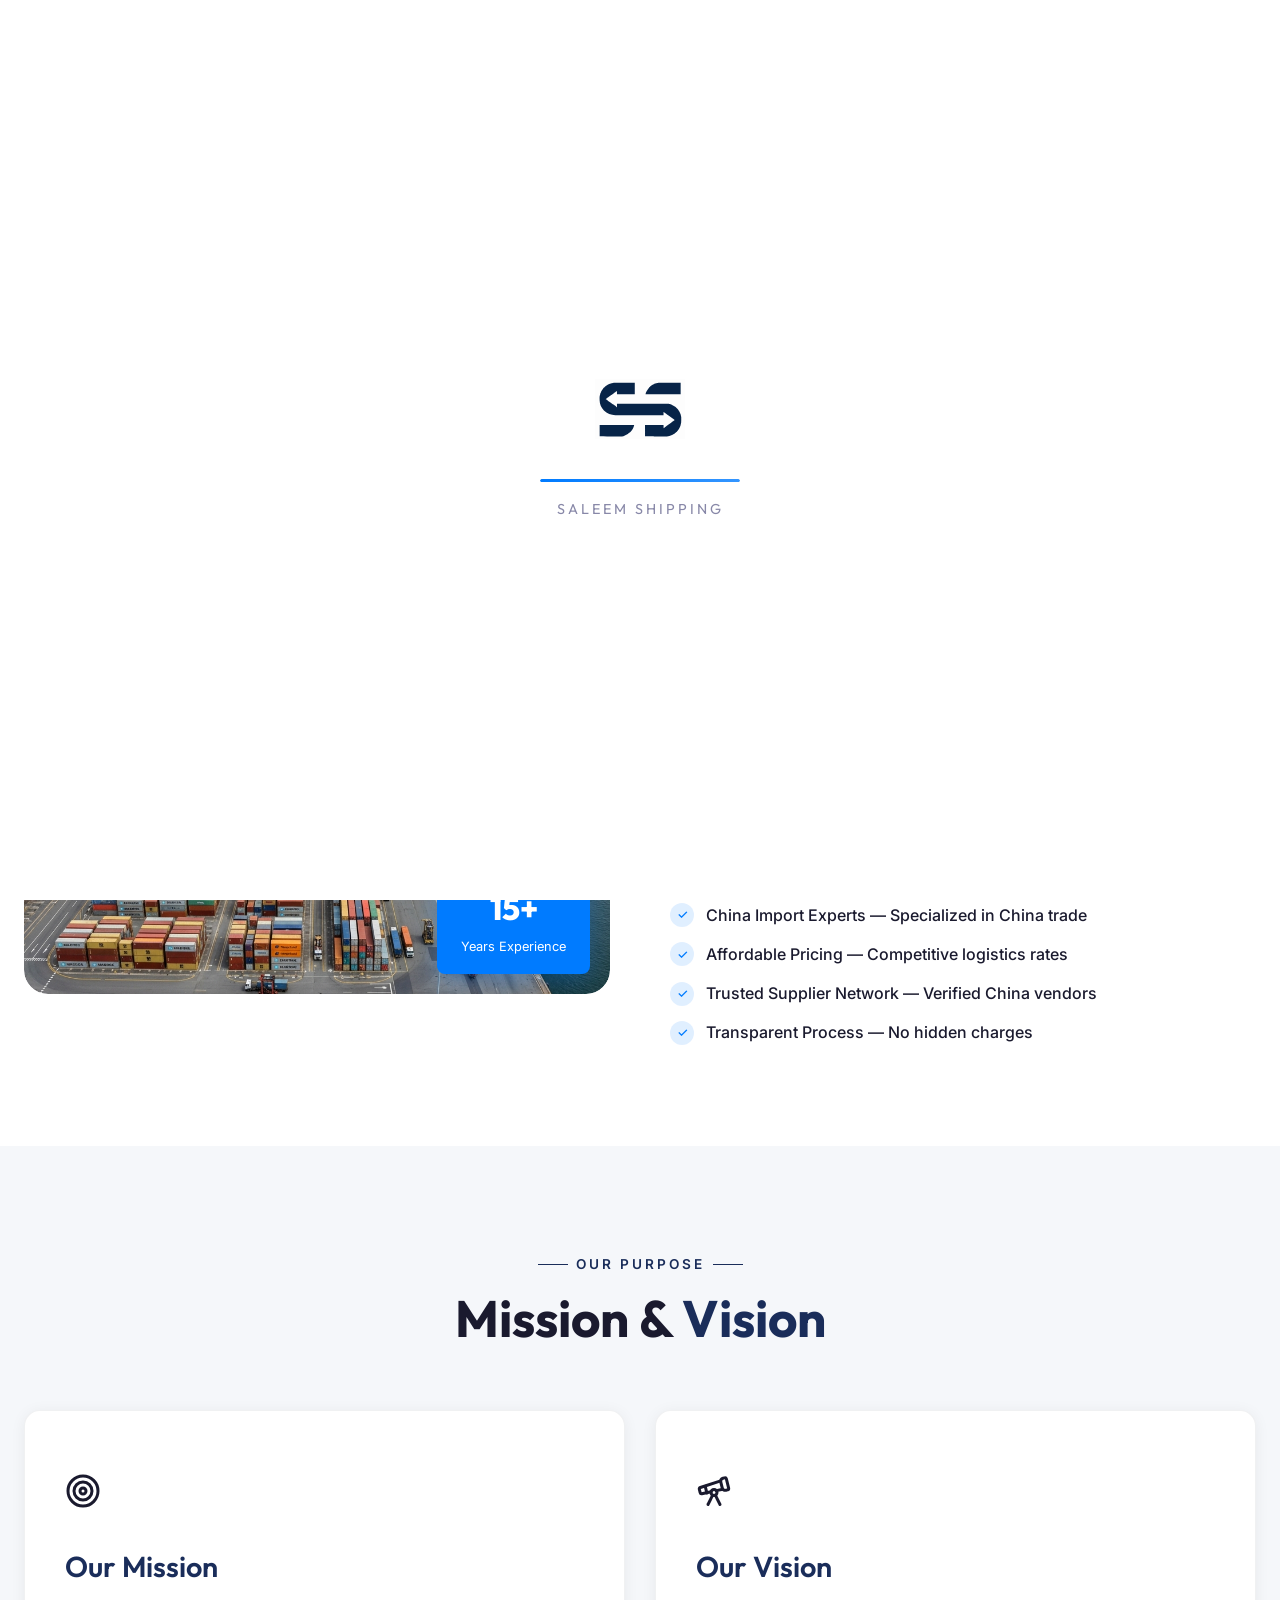
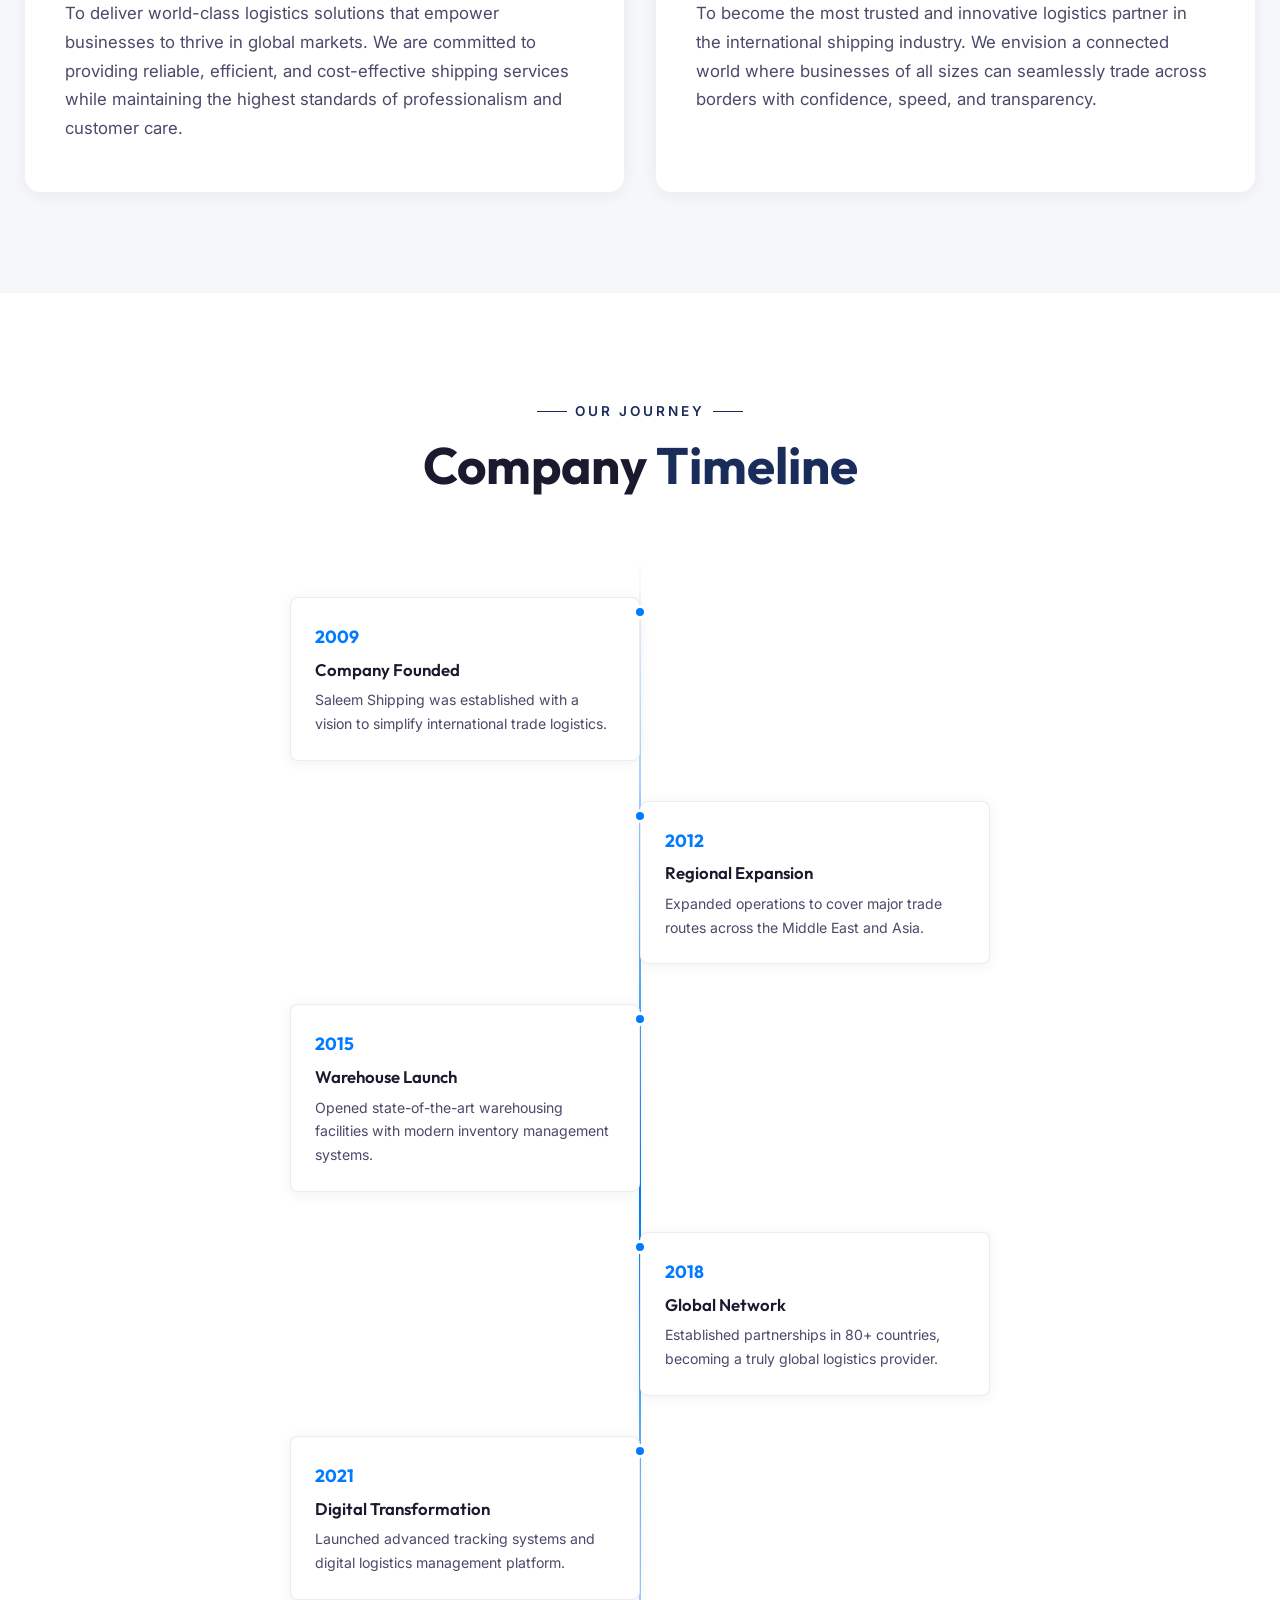
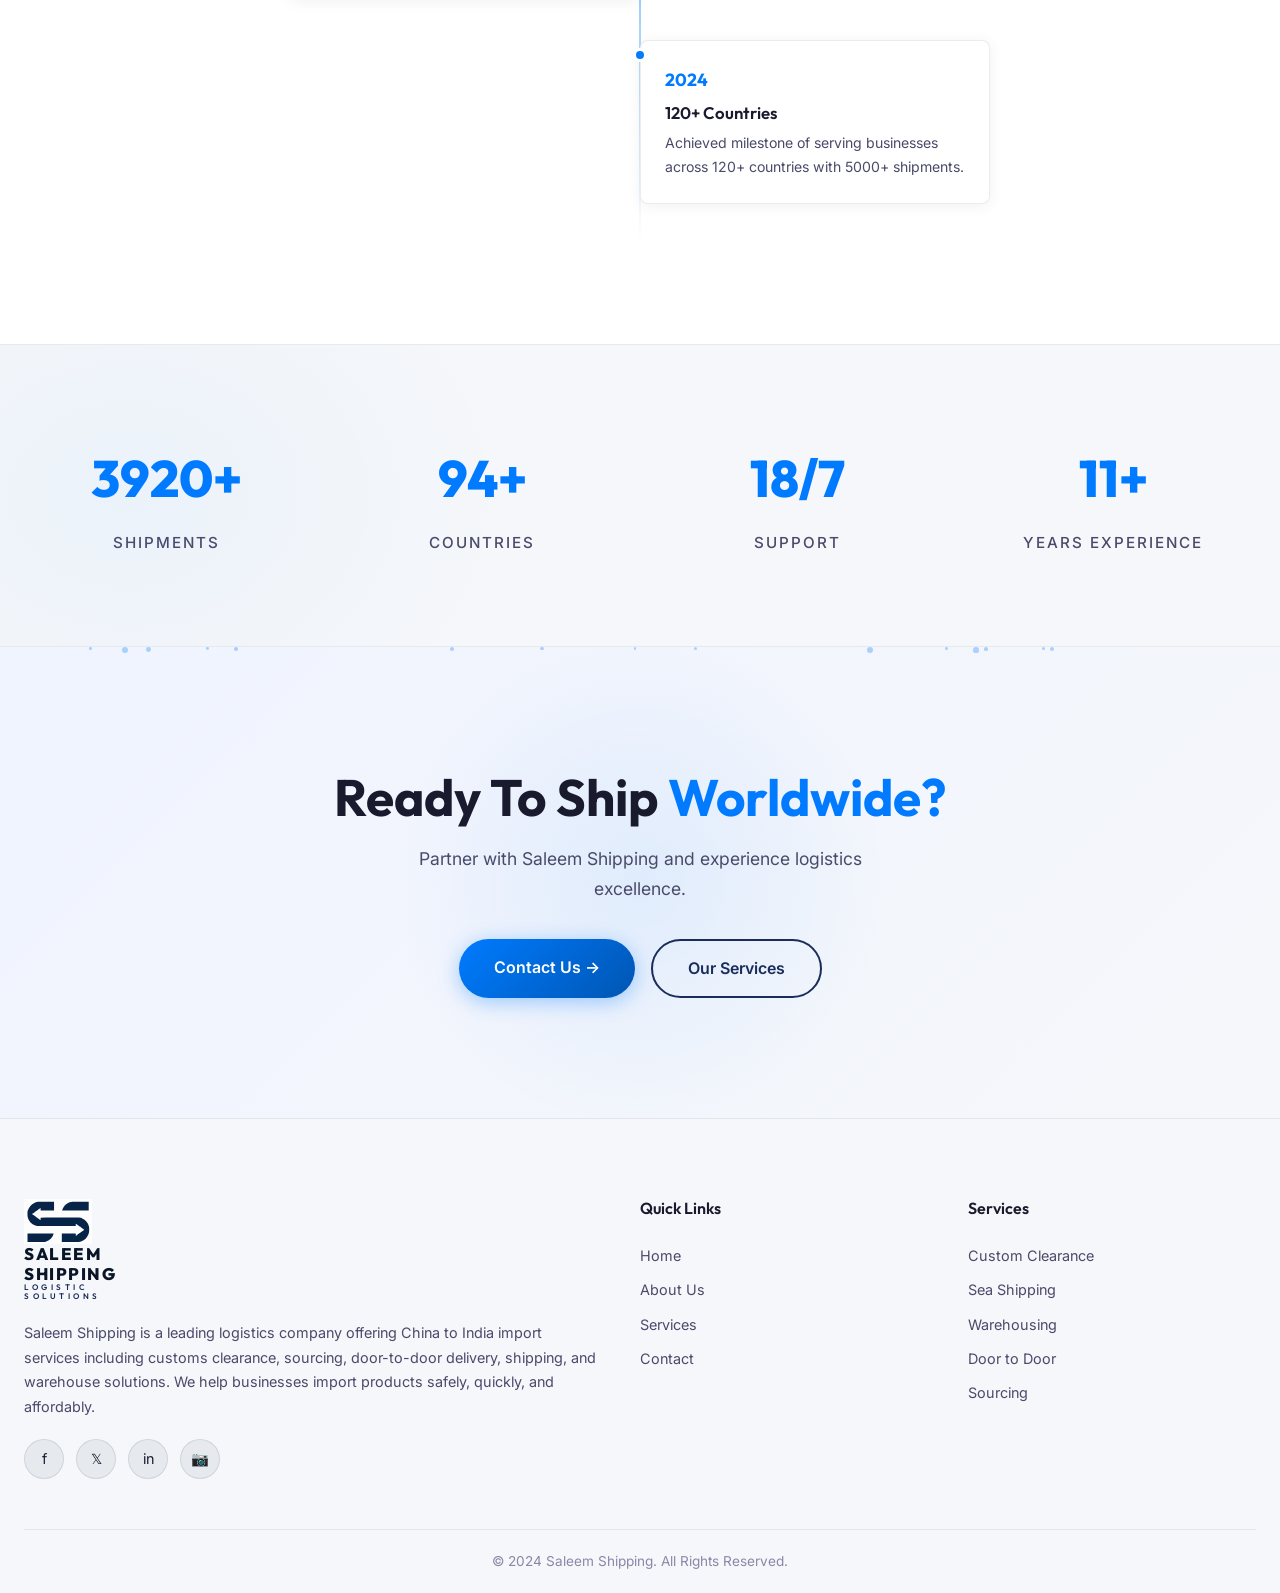
==== commit 608de608: "Replace emojis with professional SVGs and clean up dropdowns" ====
--- a/about.html
+++ b/about.html
@@ -38,11 +38,11 @@
       <div class="nav-dropdown">
         <a href="javascript:void(0)">Services <span class="arrow">▼</span></a>
         <div class="dropdown-menu">
-          <a href="custom-clearance.html"><span class="dd-icon">📋</span> Custom Clearance</a>
-          <a href="sourcing.html"><span class="dd-icon">🔍</span> Sourcing</a>
-          <a href="door-to-door.html"><span class="dd-icon">🚚</span> Door to Door</a>
-          <a href="sea-shipping.html"><span class="dd-icon">🚢</span> Sea Shipping</a>
-          <a href="warehouse.html"><span class="dd-icon">🏭</span> Warehouse Solutions</a>
+          <a href="custom-clearance.html">Custom Clearance</a>
+          <a href="sourcing.html">Sourcing</a>
+          <a href="door-to-door.html">Door to Door</a>
+          <a href="sea-shipping.html">Sea Shipping</a>
+          <a href="warehouse.html">Warehouse Solutions</a>
         </div>
       </div>
       <a href="contact.html">Contact</a>
@@ -104,12 +104,12 @@
     </div>
     <div class="mv-grid">
       <div class="mv-card" data-aos="fade-up" data-aos-delay="0">
-        <div class="mv-icon">🎯</div>
+        <div class="mv-icon"><svg xmlns="http://www.w3.org/2000/svg" width="36" height="36" viewBox="0 0 24 24" fill="none" stroke="currentColor" stroke-width="2" stroke-linecap="round" stroke-linejoin="round"><circle cx="12" cy="12" r="10"/><circle cx="12" cy="12" r="6"/><circle cx="12" cy="12" r="2"/></svg></div>
         <h3>Our Mission</h3>
         <p>To deliver world-class logistics solutions that empower businesses to thrive in global markets. We are committed to providing reliable, efficient, and cost-effective shipping services while maintaining the highest standards of professionalism and customer care.</p>
       </div>
       <div class="mv-card" data-aos="fade-up" data-aos-delay="150">
-        <div class="mv-icon">🔭</div>
+        <div class="mv-icon"><svg xmlns="http://www.w3.org/2000/svg" width="36" height="36" viewBox="0 0 24 24" fill="none" stroke="currentColor" stroke-width="2" stroke-linecap="round" stroke-linejoin="round"><path d="m10.065 12.493-6.18 1.318a.934.934 0 0 1-1.108-.702l-.537-2.15a1.07 1.07 0 0 1 .691-1.265l13.504-4.44"/><path d="m13.56 11.747 4.332-.924"/><path d="m16 21-3.105-6.21"/><path d="M16.485 5.94a2 2 0 0 1 1.455-2.425l1.09-.272a1 1 0 0 1 1.212.727l1.515 6.06a1 1 0 0 1-.727 1.213l-1.09.272a2 2 0 0 1-2.425-1.455z"/><path d="m6.158 8.933 1.114 4.456"/><path d="m8 21 3.105-6.21"/><circle cx="12" cy="13" r="2"/></svg></div>
         <h3>Our Vision</h3>
         <p>To become the most trusted and innovative logistics partner in the international shipping industry. We envision a connected world where businesses of all sizes can seamlessly trade across borders with confidence, speed, and transparency.</p>
       </div>
--- a/css/sections.css
+++ b/css/sections.css
@@ -14,7 +14,7 @@
 .svc-card:hover .svc-card-accent { opacity:1; height:5px; background:linear-gradient(90deg,var(--orange),var(--orange-glow),var(--orange)); }
 .svc-step { position:absolute; top:18px; right:20px; font-family:var(--font-heading); font-size:2.8rem; font-weight:900; color:rgba(10,22,40,0.04); line-height:1; letter-spacing:-2px; transition:all 0.4s ease; pointer-events:none; }
 .svc-card:hover .svc-step { color:rgba(0,123,255,0.1); transform:scale(1.1); }
-.svc-icon-wrap { width:72px; height:72px; border-radius:20px; background:linear-gradient(145deg,#f0f4ff,#fff8f4); border:1px solid rgba(10,22,40,0.06); display:flex; align-items:center; justify-content:center; margin:0 auto 22px; font-size:2rem; position:relative; z-index:1; transition:all 0.4s ease; box-shadow:0 4px 15px rgba(10,22,40,0.04); }
+.svc-icon-wrap { width:72px; height:72px; border-radius:20px; background:linear-gradient(145deg,#f0f4ff,#fff8f4); border:1px solid rgba(10,22,40,0.06); display:flex; align-items:center; justify-content:center; margin:0 auto 22px; font-size:2rem; color:var(--orange); position:relative; z-index:1; transition:all 0.4s ease; box-shadow:0 4px 15px rgba(10,22,40,0.04); }
 .svc-card:hover .svc-icon-wrap { transform:translateY(-6px) scale(1.05); box-shadow:0 12px 30px rgba(0,123,255,0.12); border-color:rgba(0,123,255,0.2); background:linear-gradient(145deg,#fff8f4,#fff0e8); }
 .svc-card h3 { margin-bottom:12px; font-size:1.15rem; position:relative; z-index:1; color:var(--text-dark); }
 .svc-card p { font-size:.92rem; position:relative; z-index:1; color:var(--text-body); line-height:1.7; }
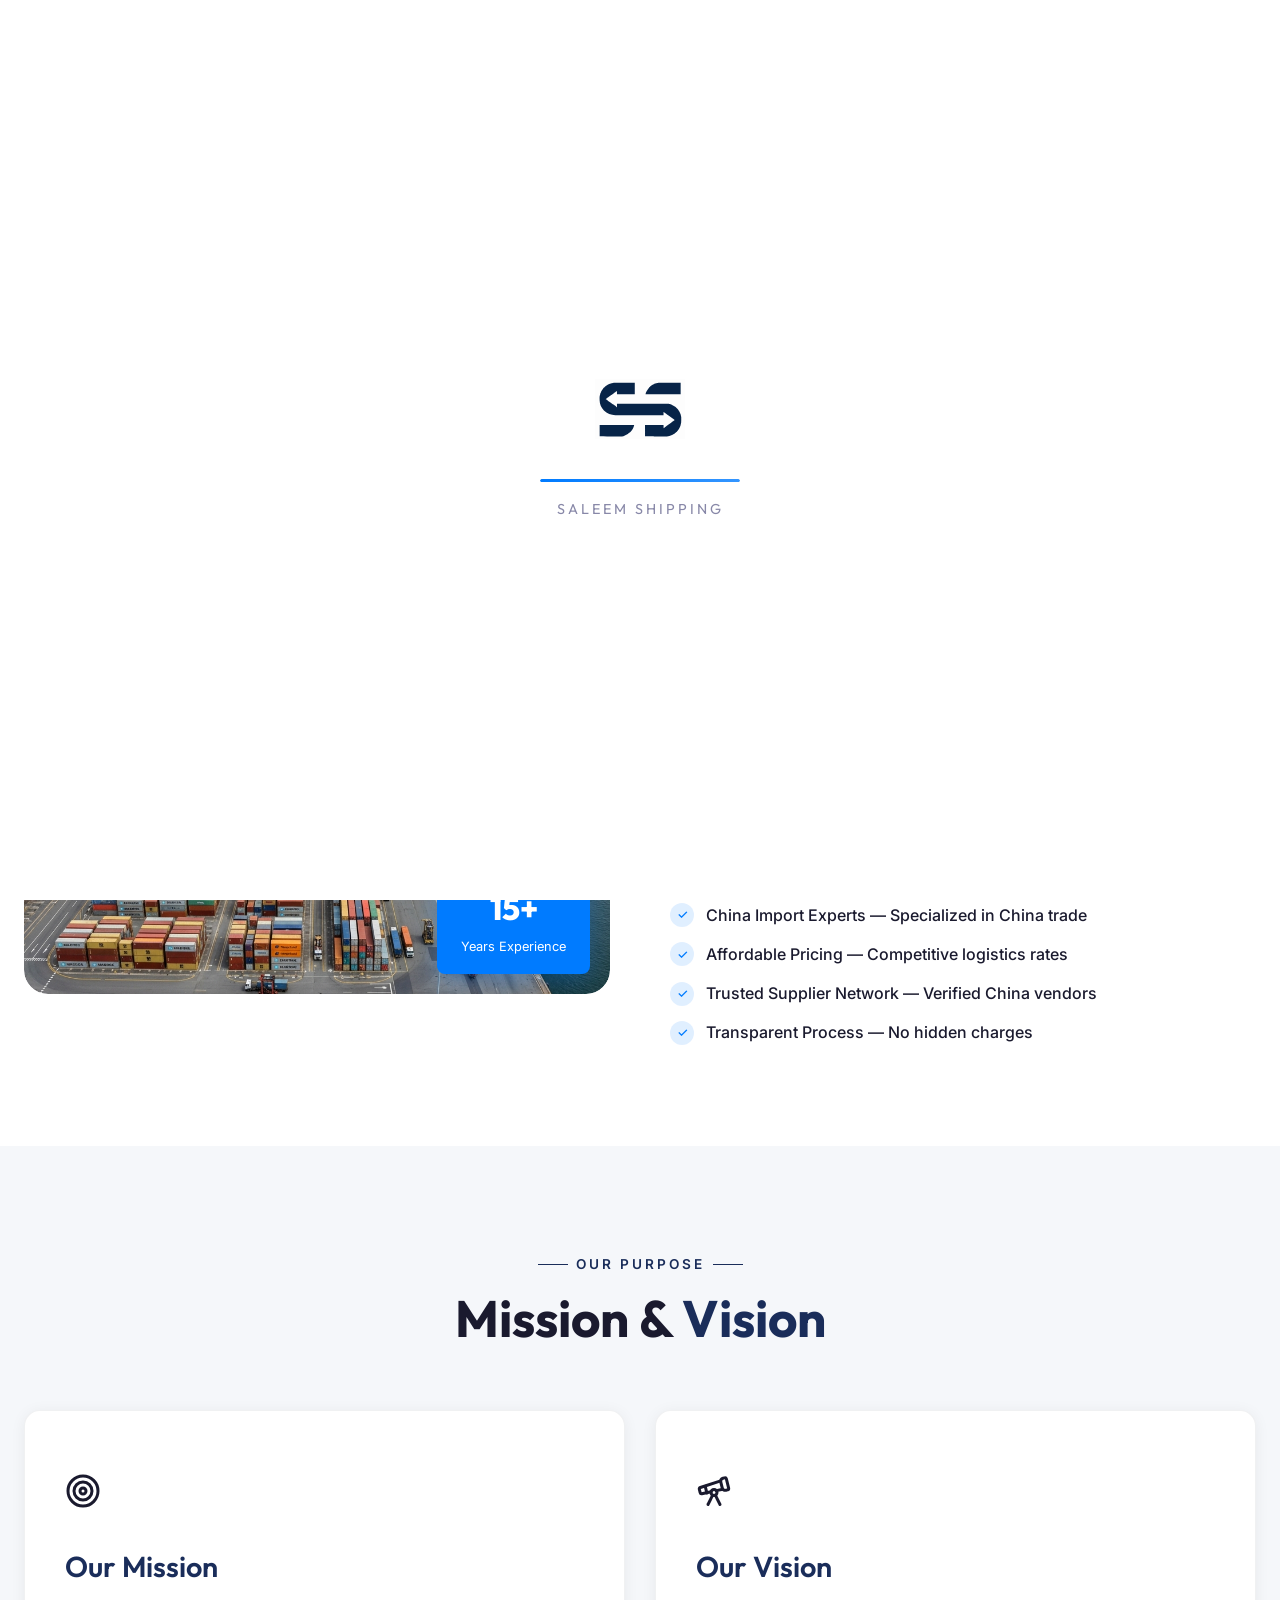
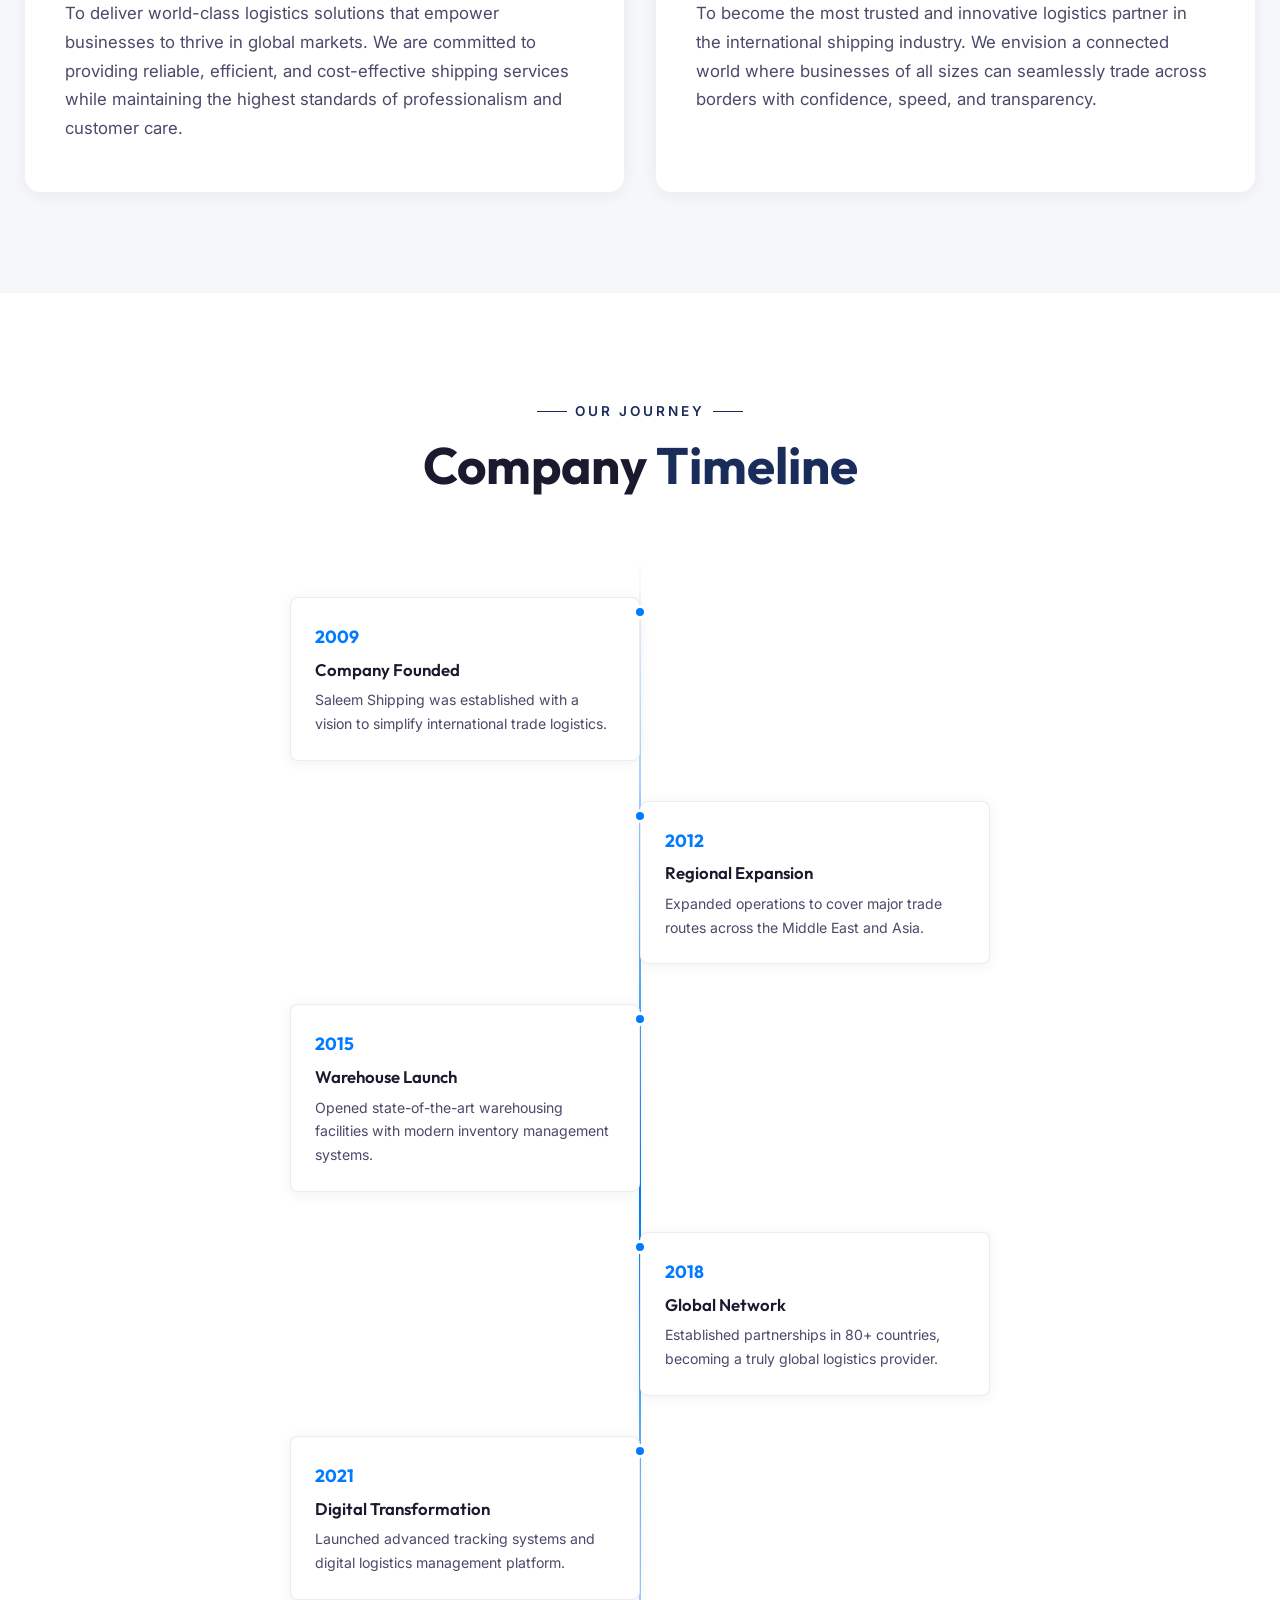
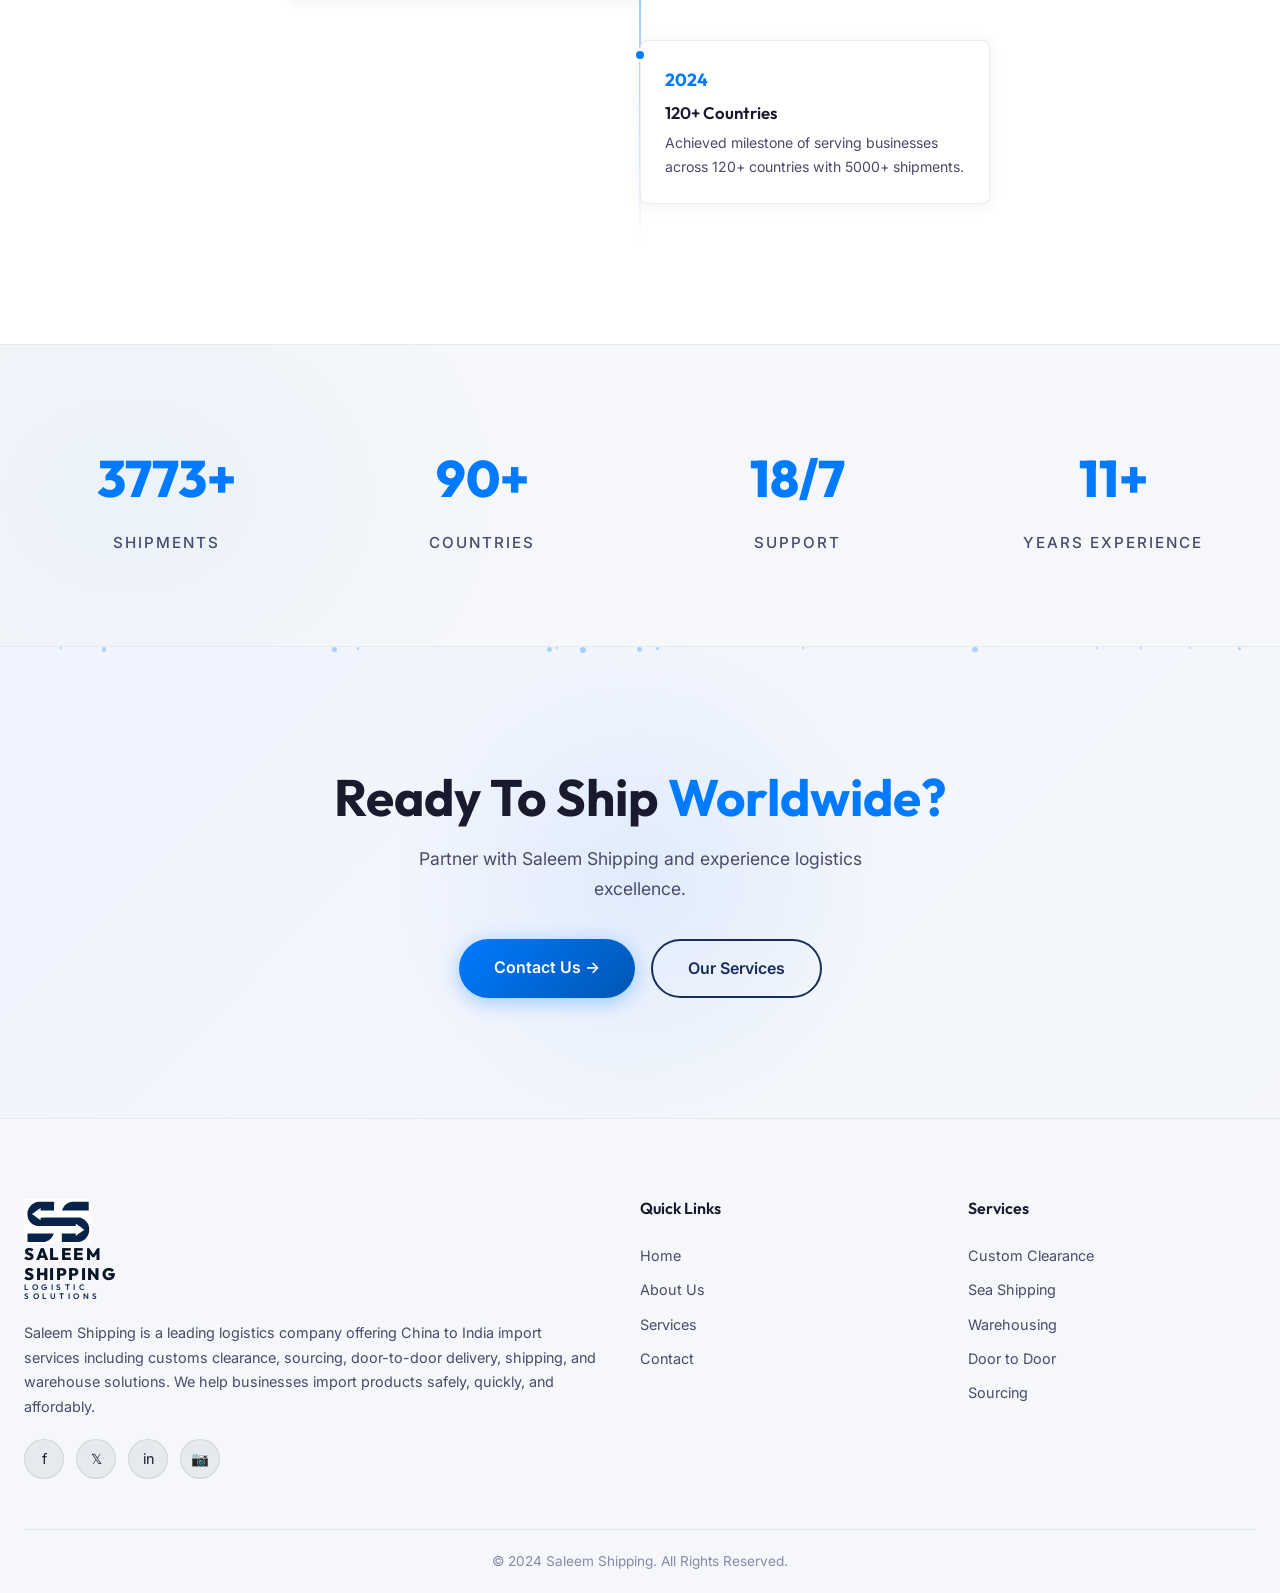
==== commit 825900c5: "Replace emojis with SVGs in contact info and WhatsApp buttons" ====
--- a/about.html
+++ b/about.html
@@ -255,7 +255,7 @@
   </div>
 </footer>
 
-<a href="https://wa.me/919655298000" class="whatsapp-btn" target="_blank" aria-label="Chat on WhatsApp">💬</a>
+<a href="https://wa.me/919655298000" class="whatsapp-btn" target="_blank" aria-label="Chat on WhatsApp"><svg xmlns="http://www.w3.org/2000/svg" width="32" height="32" viewBox="0 0 24 24" fill="currentColor"><path d="M17.472 14.382c-.297-.149-1.758-.867-2.03-.967-.273-.099-.471-.148-.67.15-.197.297-.767.966-.94 1.164-.173.199-.347.223-.644.075-.297-.15-1.255-.463-2.39-1.475-.883-.788-1.48-1.761-1.653-2.059-.173-.297-.018-.458.13-.606.134-.133.298-.347.446-.52.149-.174.198-.298.298-.497.099-.198.05-.371-.025-.52-.075-.149-.669-1.612-.916-2.207-.242-.579-.487-.5-.669-.51-.173-.008-.371-.01-.57-.01-.198 0-.52.074-.792.372-.272.297-1.04 1.016-1.04 2.479 0 1.462 1.065 2.875 1.213 3.074.149.198 2.096 3.2 5.077 4.487.709.306 1.262.489 1.694.625.712.227 1.36.195 1.871.118.571-.085 1.758-.719 2.006-1.413.248-.694.248-1.289.173-1.413-.074-.124-.272-.198-.57-.347m-5.421 7.403h-.004a9.87 9.87 0 01-5.031-1.378l-.361-.214-3.741.982.998-3.648-.235-.374a9.86 9.86 0 01-1.51-5.26c.001-5.45 4.436-9.884 9.888-9.884 2.64 0 5.122 1.03 6.988 2.898a9.825 9.825 0 012.893 6.994c-.003 5.45-4.437 9.884-9.885 9.884m8.413-18.297A11.815 11.815 0 0012.05 0C5.495 0 .16 5.335.157 11.892c0 2.096.547 4.142 1.588 5.945L.057 24l6.305-1.654a11.882 11.882 0 005.683 1.448h.005c6.554 0 11.89-5.335 11.893-11.893a11.821 11.821 0 00-3.48-8.413z"/></svg></a>
 <script src="js/main.js"></script>
 </body>
 </html>
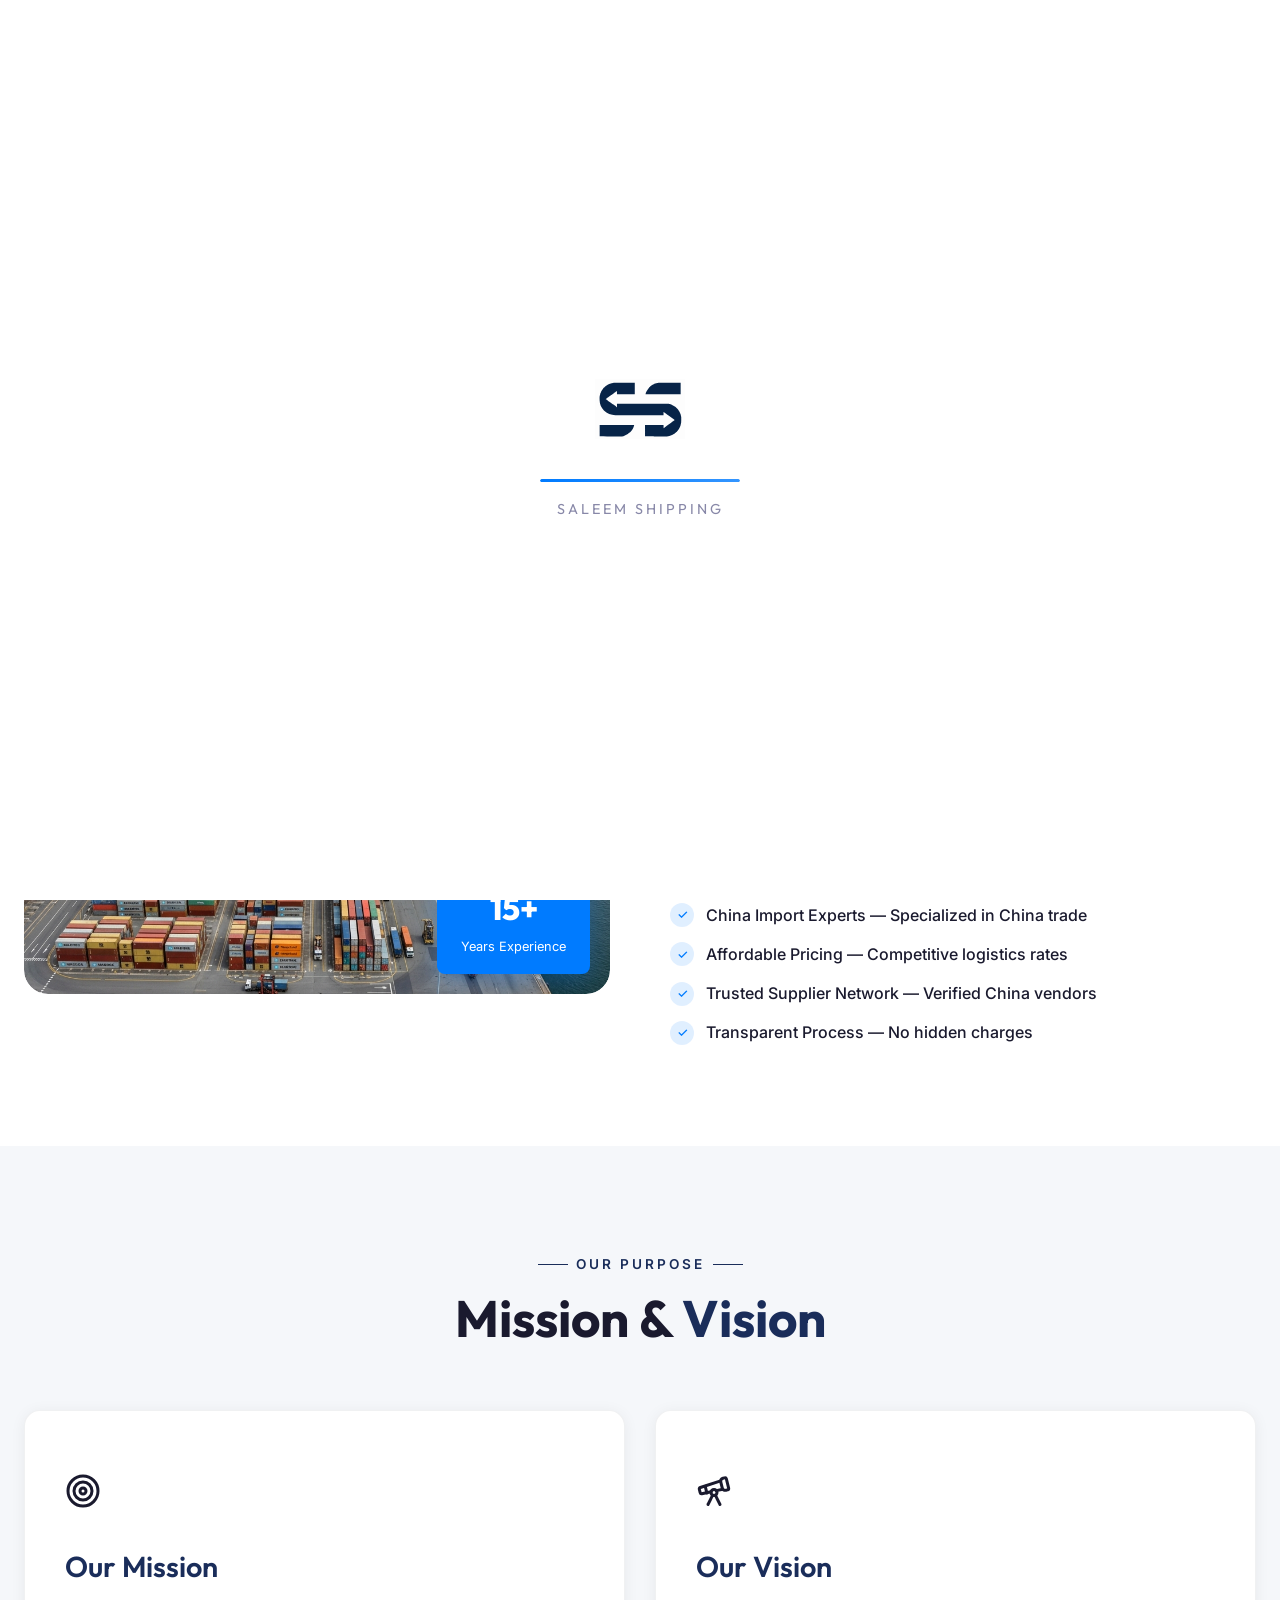
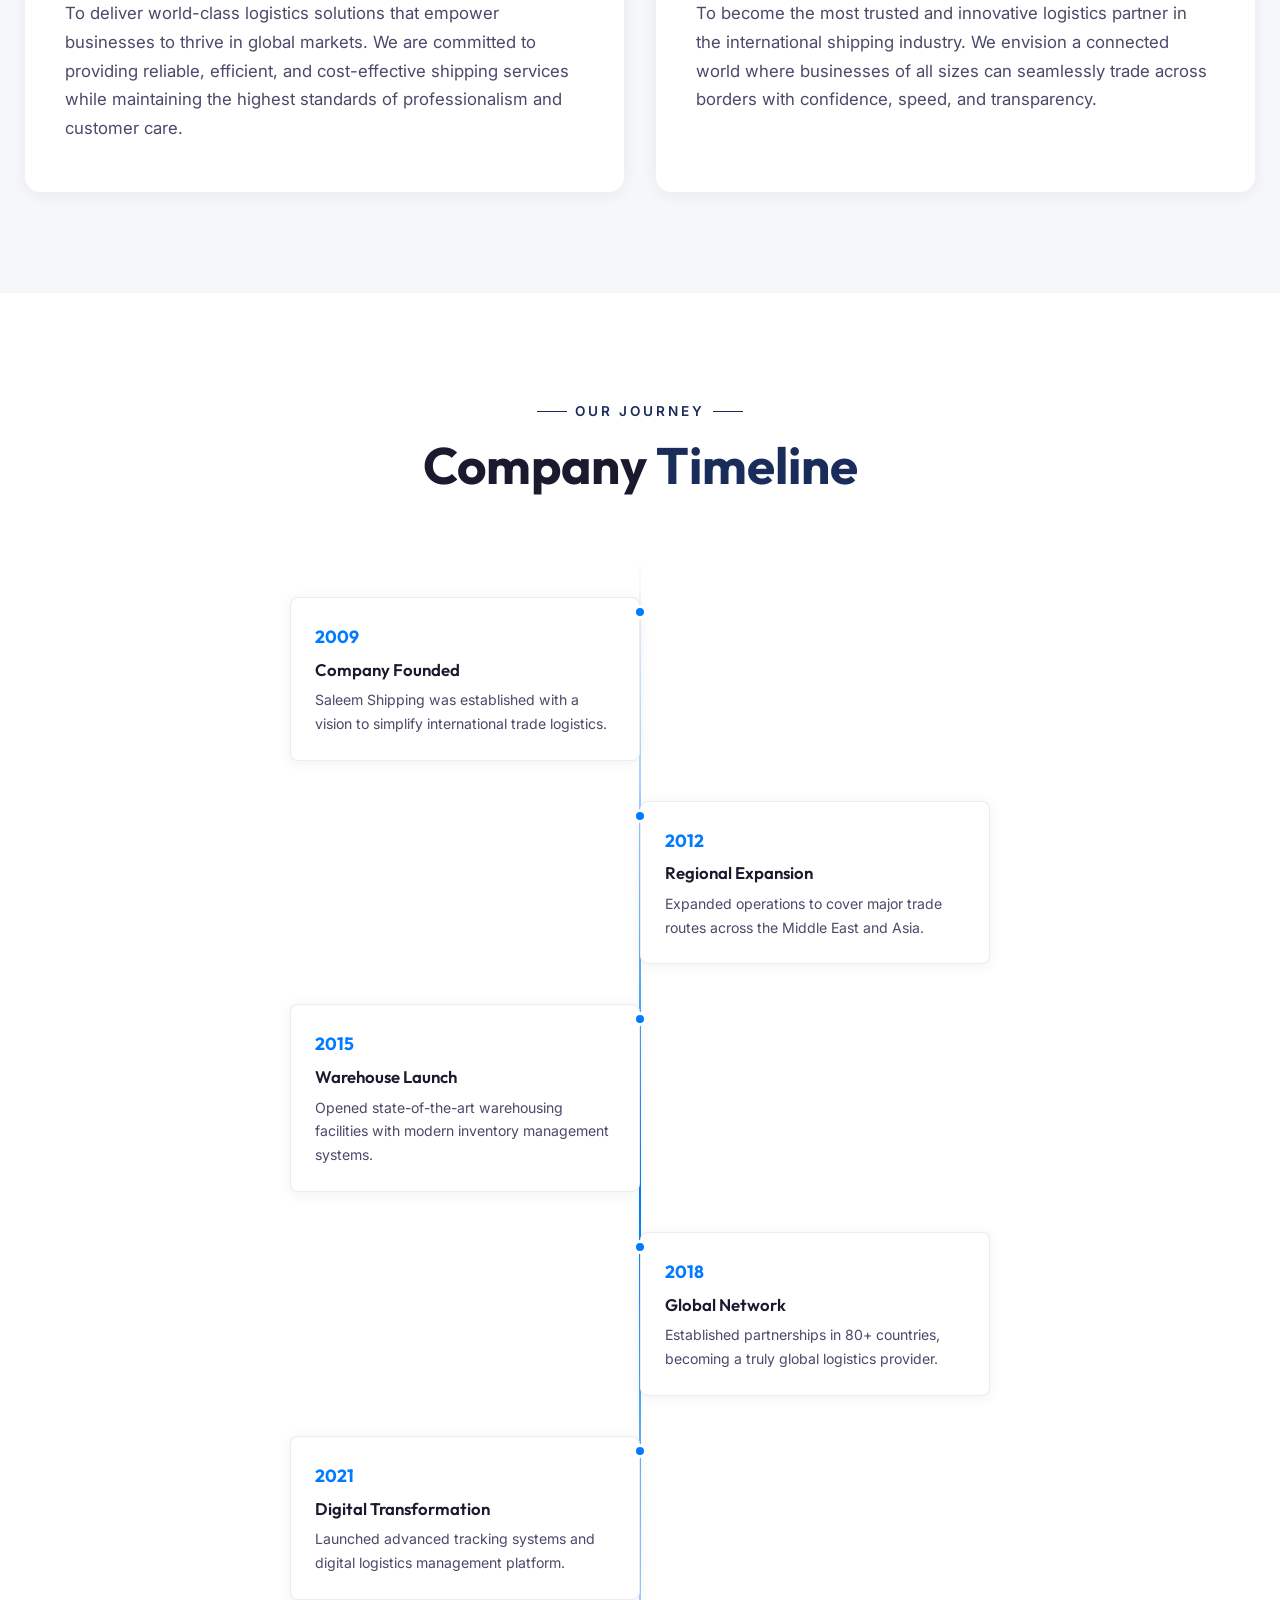
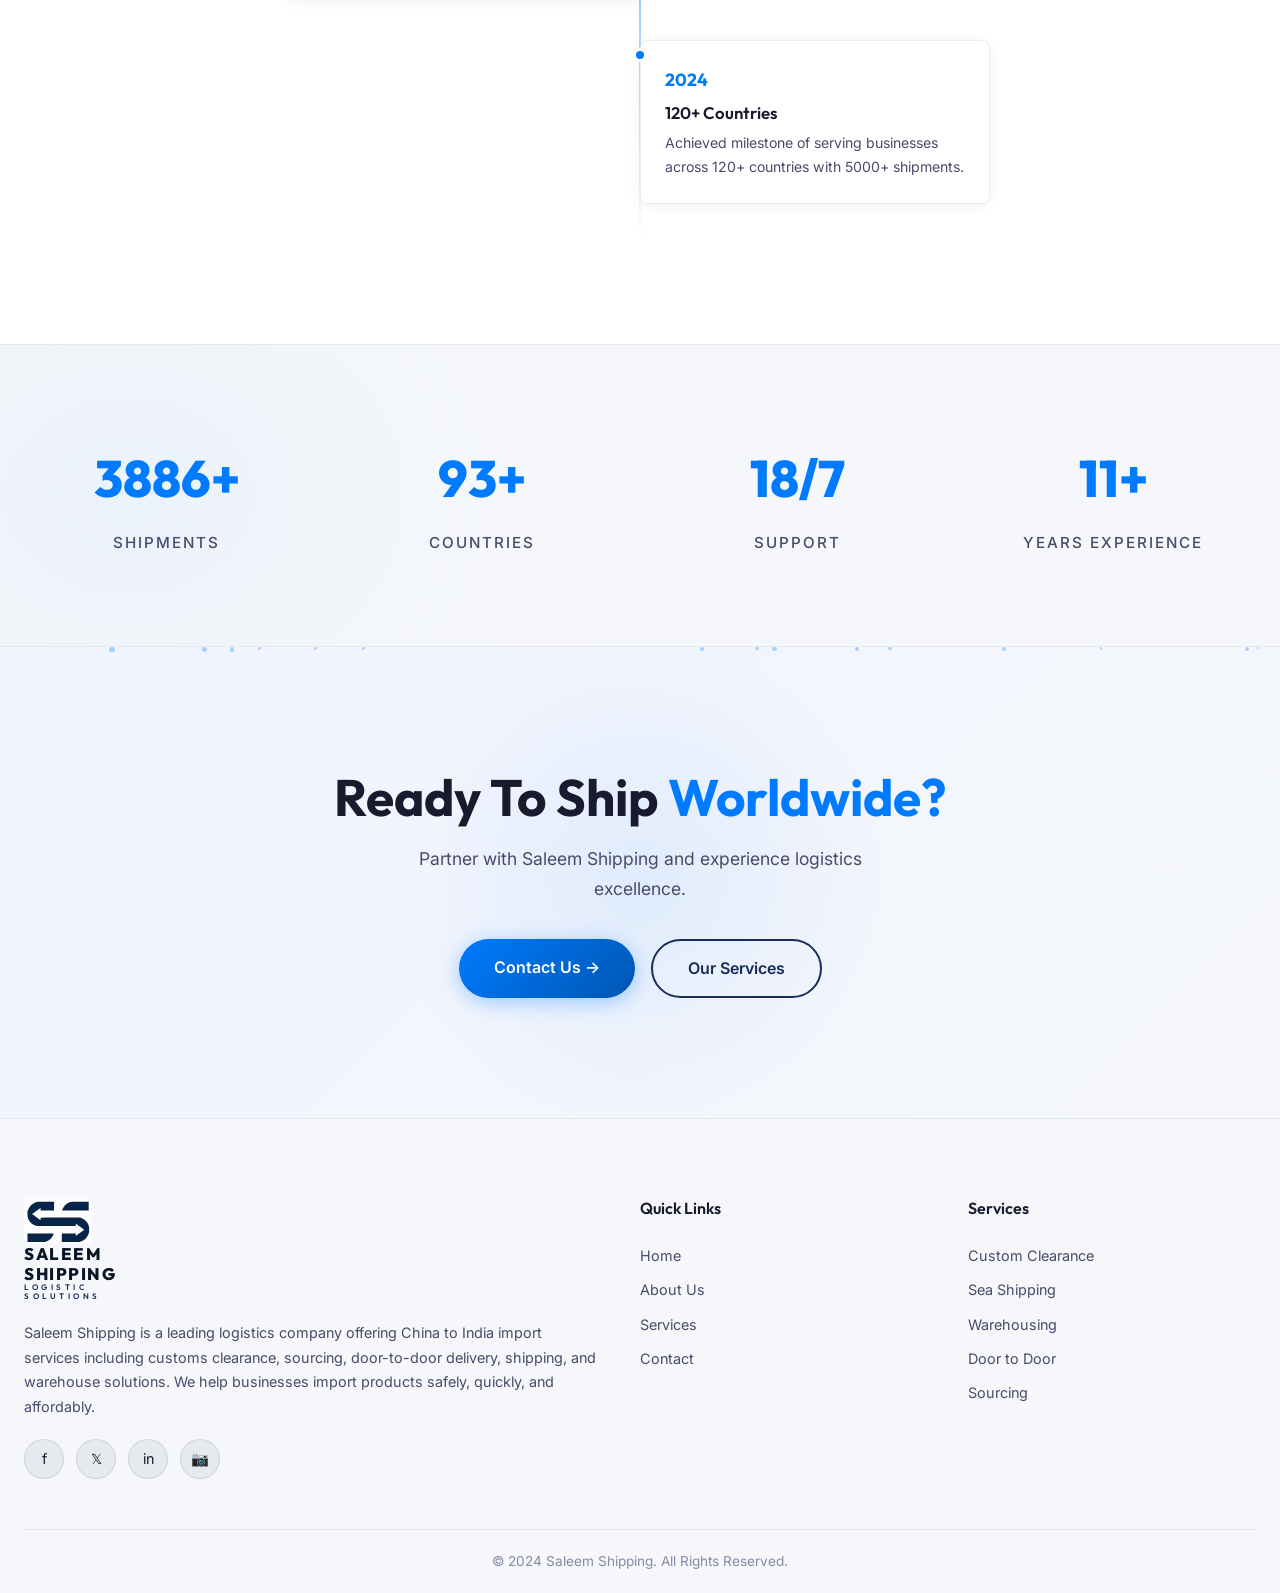
==== commit 2d124861: "Update contact details and map location" ====
--- a/about.html
+++ b/about.html
@@ -255,7 +255,7 @@
   </div>
 </footer>
 
-<a href="https://wa.me/919655298000" class="whatsapp-btn" target="_blank" aria-label="Chat on WhatsApp"><svg xmlns="http://www.w3.org/2000/svg" width="32" height="32" viewBox="0 0 24 24" fill="currentColor"><path d="M17.472 14.382c-.297-.149-1.758-.867-2.03-.967-.273-.099-.471-.148-.67.15-.197.297-.767.966-.94 1.164-.173.199-.347.223-.644.075-.297-.15-1.255-.463-2.39-1.475-.883-.788-1.48-1.761-1.653-2.059-.173-.297-.018-.458.13-.606.134-.133.298-.347.446-.52.149-.174.198-.298.298-.497.099-.198.05-.371-.025-.52-.075-.149-.669-1.612-.916-2.207-.242-.579-.487-.5-.669-.51-.173-.008-.371-.01-.57-.01-.198 0-.52.074-.792.372-.272.297-1.04 1.016-1.04 2.479 0 1.462 1.065 2.875 1.213 3.074.149.198 2.096 3.2 5.077 4.487.709.306 1.262.489 1.694.625.712.227 1.36.195 1.871.118.571-.085 1.758-.719 2.006-1.413.248-.694.248-1.289.173-1.413-.074-.124-.272-.198-.57-.347m-5.421 7.403h-.004a9.87 9.87 0 01-5.031-1.378l-.361-.214-3.741.982.998-3.648-.235-.374a9.86 9.86 0 01-1.51-5.26c.001-5.45 4.436-9.884 9.888-9.884 2.64 0 5.122 1.03 6.988 2.898a9.825 9.825 0 012.893 6.994c-.003 5.45-4.437 9.884-9.885 9.884m8.413-18.297A11.815 11.815 0 0012.05 0C5.495 0 .16 5.335.157 11.892c0 2.096.547 4.142 1.588 5.945L.057 24l6.305-1.654a11.882 11.882 0 005.683 1.448h.005c6.554 0 11.89-5.335 11.893-11.893a11.821 11.821 0 00-3.48-8.413z"/></svg></a>
+<a href="https://wa.me/919706666000" class="whatsapp-btn" target="_blank" aria-label="Chat on WhatsApp"><svg xmlns="http://www.w3.org/2000/svg" width="32" height="32" viewBox="0 0 24 24" fill="currentColor"><path d="M17.472 14.382c-.297-.149-1.758-.867-2.03-.967-.273-.099-.471-.148-.67.15-.197.297-.767.966-.94 1.164-.173.199-.347.223-.644.075-.297-.15-1.255-.463-2.39-1.475-.883-.788-1.48-1.761-1.653-2.059-.173-.297-.018-.458.13-.606.134-.133.298-.347.446-.52.149-.174.198-.298.298-.497.099-.198.05-.371-.025-.52-.075-.149-.669-1.612-.916-2.207-.242-.579-.487-.5-.669-.51-.173-.008-.371-.01-.57-.01-.198 0-.52.074-.792.372-.272.297-1.04 1.016-1.04 2.479 0 1.462 1.065 2.875 1.213 3.074.149.198 2.096 3.2 5.077 4.487.709.306 1.262.489 1.694.625.712.227 1.36.195 1.871.118.571-.085 1.758-.719 2.006-1.413.248-.694.248-1.289.173-1.413-.074-.124-.272-.198-.57-.347m-5.421 7.403h-.004a9.87 9.87 0 01-5.031-1.378l-.361-.214-3.741.982.998-3.648-.235-.374a9.86 9.86 0 01-1.51-5.26c.001-5.45 4.436-9.884 9.888-9.884 2.64 0 5.122 1.03 6.988 2.898a9.825 9.825 0 012.893 6.994c-.003 5.45-4.437 9.884-9.885 9.884m8.413-18.297A11.815 11.815 0 0012.05 0C5.495 0 .16 5.335.157 11.892c0 2.096.547 4.142 1.588 5.945L.057 24l6.305-1.654a11.882 11.882 0 005.683 1.448h.005c6.554 0 11.89-5.335 11.893-11.893a11.821 11.821 0 00-3.48-8.413z"/></svg></a>
 <script src="js/main.js"></script>
 </body>
 </html>
